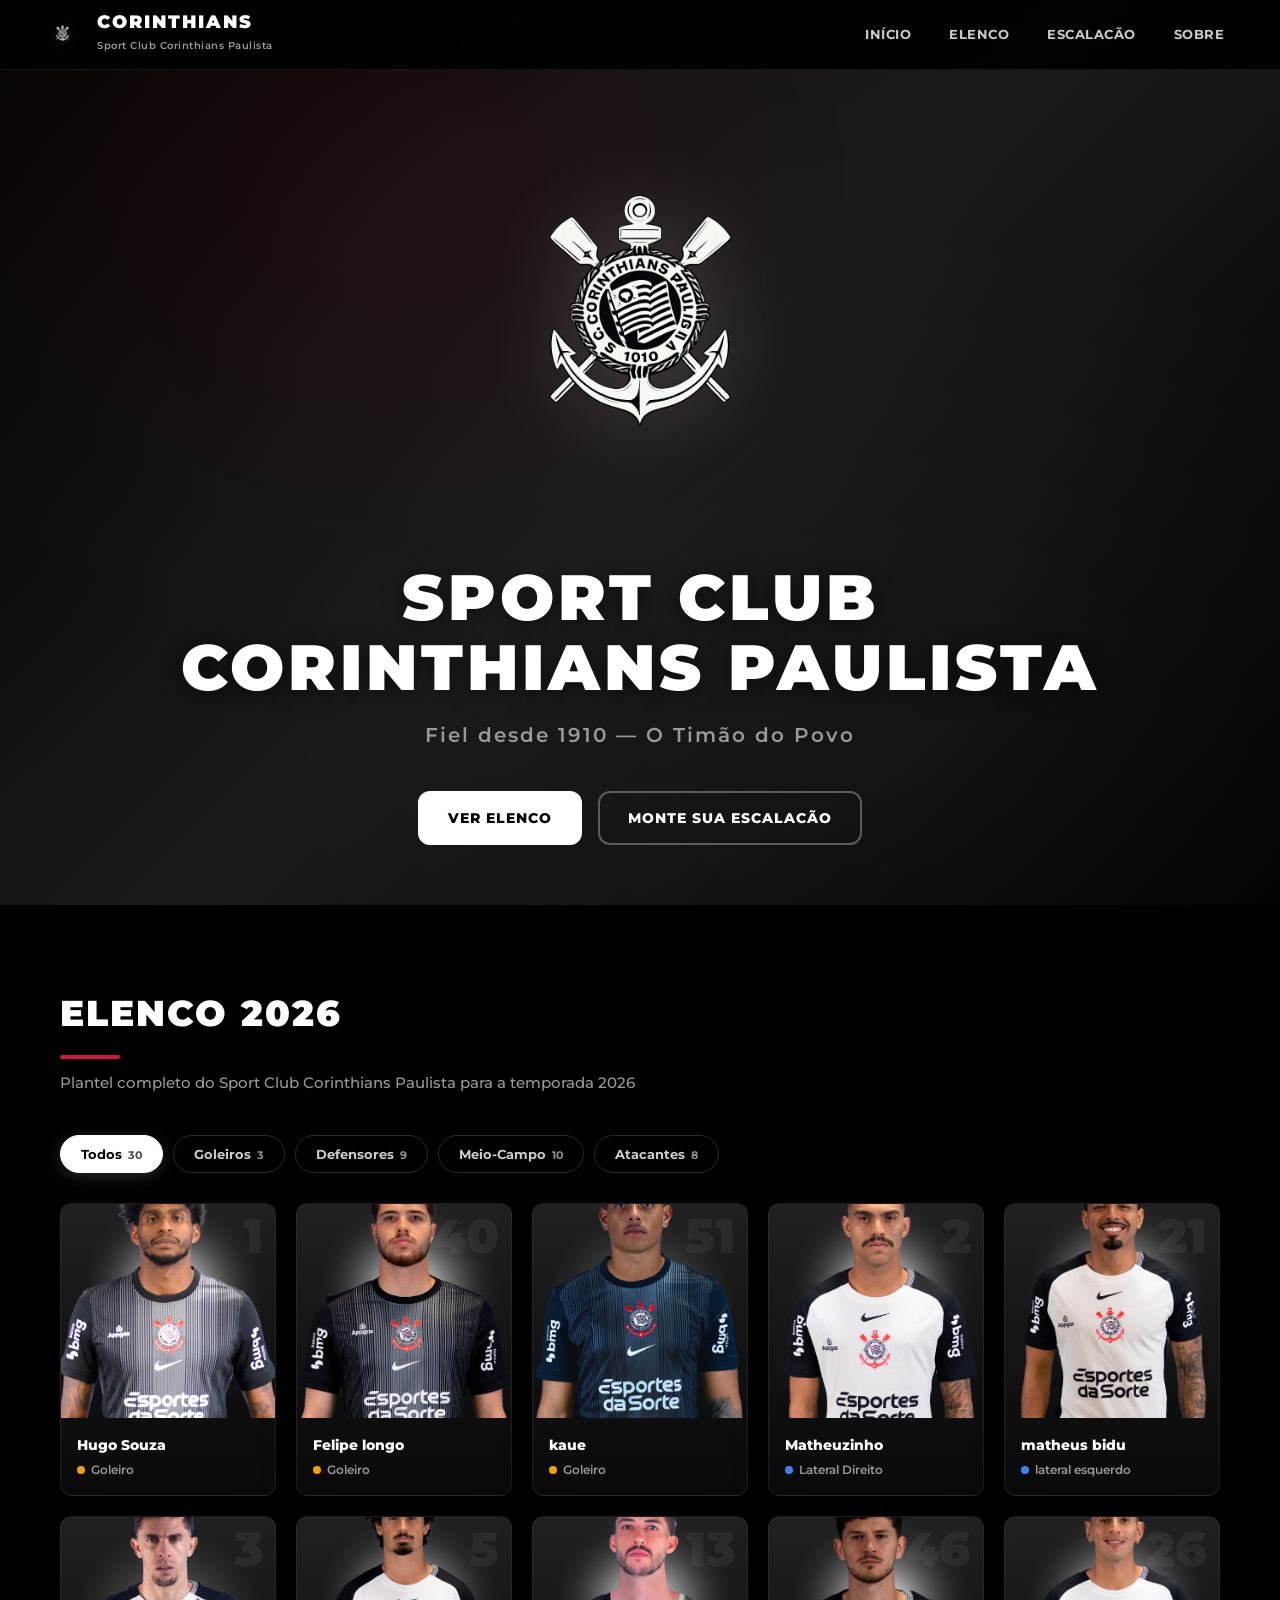
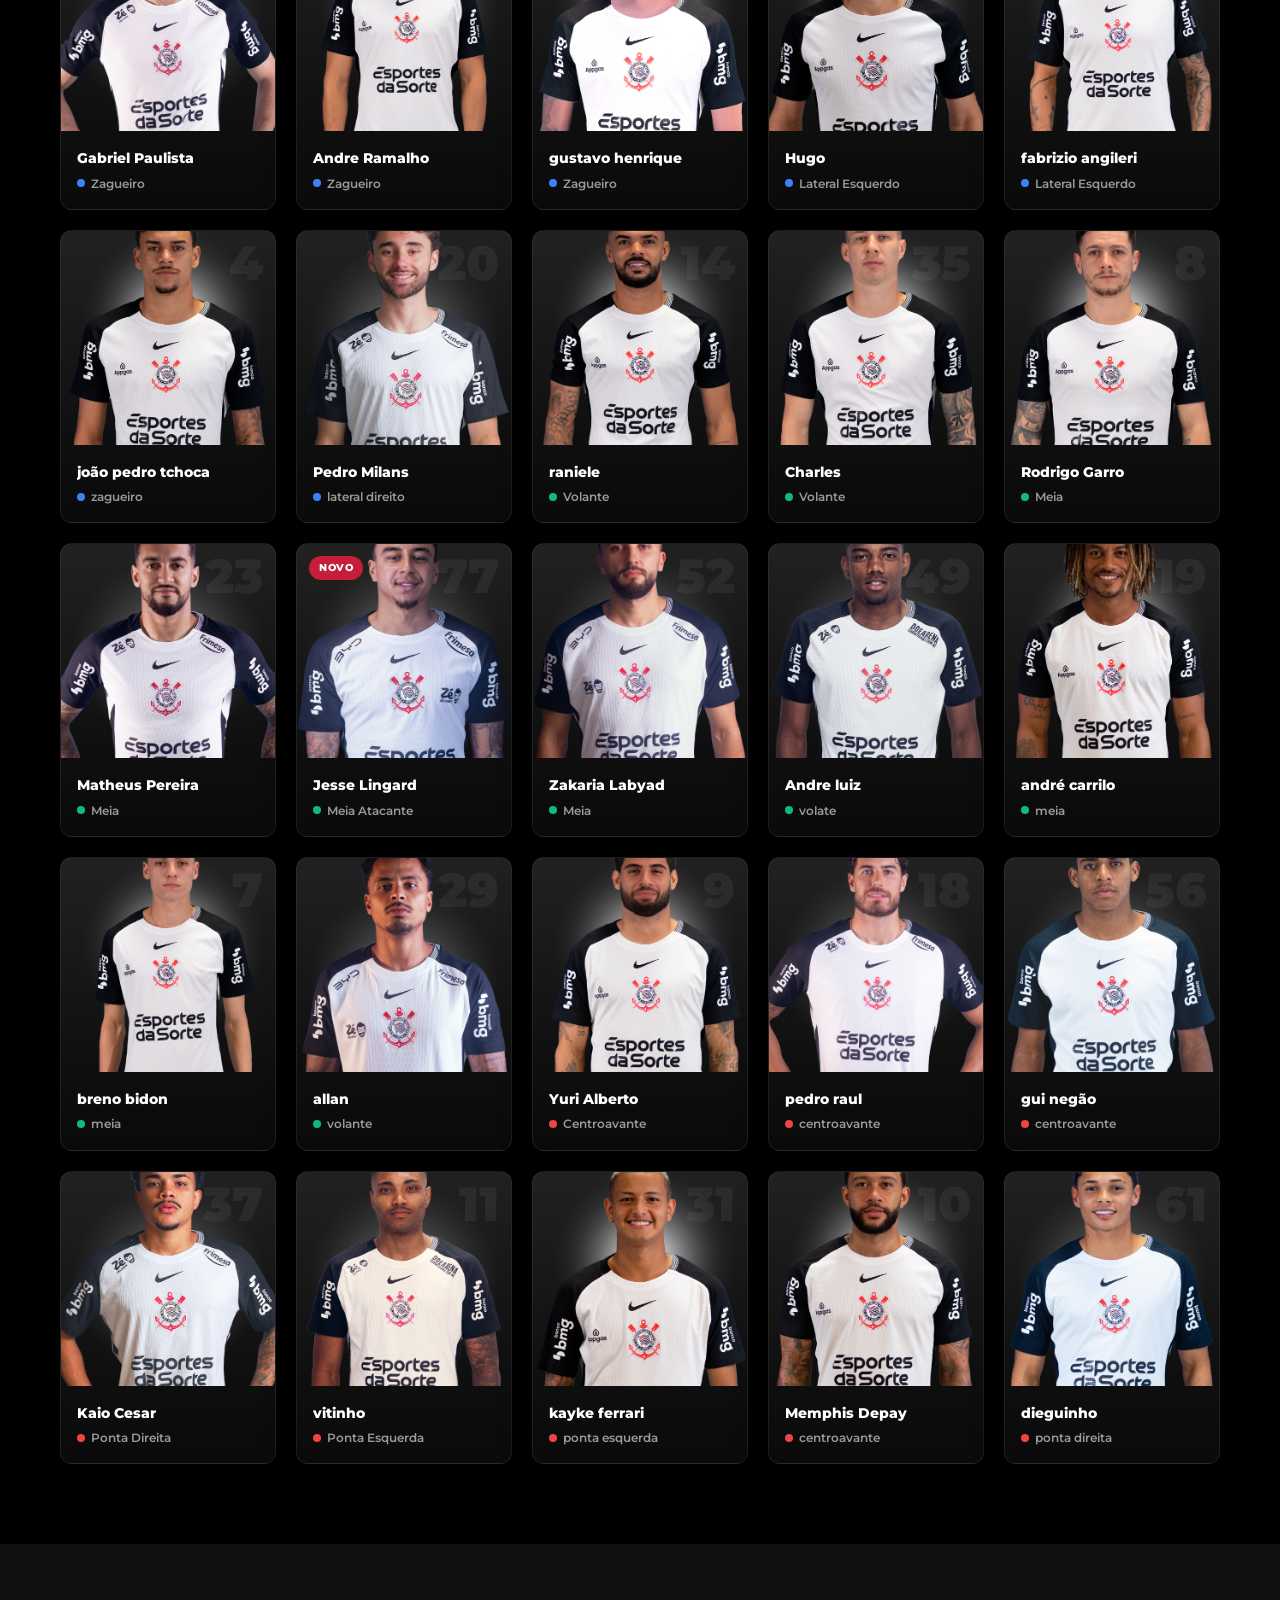
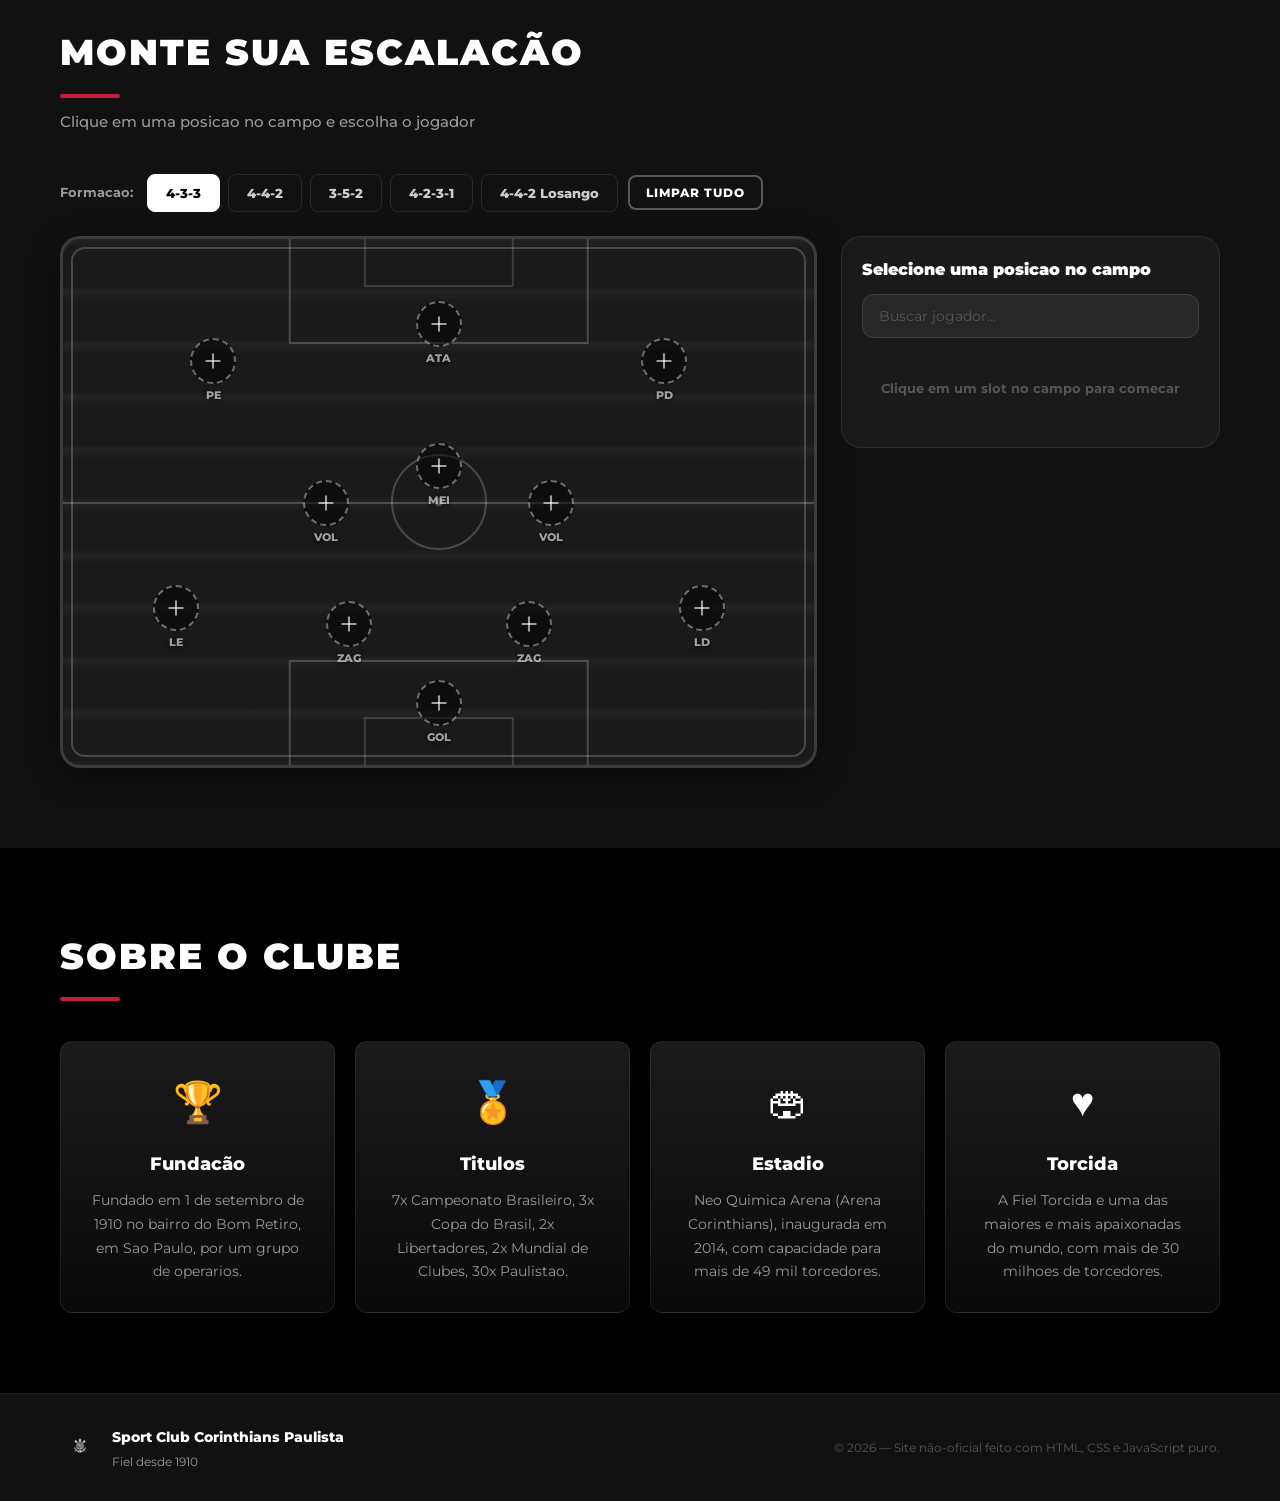
==== index.html @ 6019a493 "att001" ====
<!DOCTYPE html>
<html lang="pt-BR">
<head>
  <meta charset="UTF-8" />
  <meta name="viewport" content="width=device-width, initial-scale=1.0" />
  <title>Sport Club Corinthians Paulista</title>
  <meta name="description" content="Site completo do Sport Club Corinthians Paulista com elenco, escalacao interativa e informacoes do clube." />
  <link rel="stylesheet" href="style.css" />
  <link rel="icon" type="image/png" href="logo.01.png">
  <!-- Fonte profissional -->
  <link rel="preconnect" href="https://fonts.googleapis.com" />
  <link rel="preconnect" href="https://fonts.gstatic.com" crossorigin />
  <link href="https://fonts.googleapis.com/css2?family=Montserrat:wght@400;600;700;800;900&display=swap" rel="stylesheet" />
</head>
<body>

  <!-- ==================== HEADER ==================== -->
  <header id="header">
    <div class="container header-inner">
      <!-- Logo / Escudo -->
      <div class="brand">
        <img
          src="logo.01.png"
          alt="Escudo do Corinthians"
          class="brand-logo"
        />
        <div class="brand-text">
          <h1>CORINTHIANS</h1>
          <span>Sport Club Corinthians Paulista</span>
        </div>
      </div>

      <!-- Menu de navegacao -->
      <nav id="mainNav" class="nav" aria-label="Navegacao principal">
        <a href="#hero" class="nav-link">Início</a>
        <a href="#elenco" class="nav-link">Elenco</a>
        <a href="#escalacao" class="nav-link">Escalacão</a>
        <a href="#sobre" class="nav-link">Sobre</a>
      </nav>

      <!-- Botao hamburger (mobile) -->
      <button class="hamburger" id="hamburgerBtn" type="button" aria-label="Abrir menu">
        <span></span>
        <span></span>
        <span></span>
      </button>
    </div>
  </header>

  <!-- ==================== HERO ==================== -->
  <section id="hero" class="hero">
    <div class="hero-overlay"></div>
    <div class="container hero-content">
      <img
        src="logo.01.png"
        alt="Escudo Corinthians"
        class="hero-badge"
      />
      <h2 class="hero-title">SPORT CLUB<br/>CORINTHIANS PAULISTA</h2>
      <p class="hero-subtitle">Fiel desde 1910 &mdash; O Timão do Povo</p>
      <div class="hero-buttons">
        <a href="#elenco" class="btn btn-primary">Ver Elenco</a>
        <a href="#escalacao" class="btn btn-outline">Monte sua Escalacão</a>
      </div>
    </div>
  </section>

  <main>
    <!-- ==================== ELENCO ==================== -->
    <section id="elenco" class="section">
      <div class="container">
        <div class="section-header">
          <h2 class="section-title">ELENCO 2026</h2>
          <div class="section-bar"></div>
          <p class="section-sub">Plantel completo do Sport Club Corinthians Paulista para a temporada 2026</p>
        </div>

        <!-- Filtros de posicao -->
        <div class="filters" id="squadFilters"></div>

        <!-- Grid de jogadores (renderizado via JS) -->
        <div class="players-grid" id="squadGrid" aria-live="polite"></div>
      </div>
    </section>

    <!-- ==================== ESCALACAO ==================== -->
    <section id="escalacao" class="section section-dark">
      <div class="container">
        <div class="section-header">
          <h2 class="section-title">MONTE SUA ESCALACÃO</h2>
          <div class="section-bar"></div>
          <p class="section-sub">Clique em uma posicao no campo e escolha o jogador</p>
        </div>

        <!-- Barra de formacoes -->
        <div class="formation-bar">
          <span class="formation-label">Formacao:</span>
          <div id="formationButtons" class="formation-buttons"></div>
          <button class="btn btn-small btn-outline" id="btnClearAll" type="button">Limpar Tudo</button>
        </div>

        <!-- Layout: campo + painel lateral -->
        <div class="lineup-layout">
          <!-- Campo de futebol -->
          <div class="field-container">
            <div class="field-wrap">
              <div class="field-aspect"></div>
              <div class="field" aria-label="Campo de futebol">
                <div class="stripes" aria-hidden="true"></div>
                <div class="halfline" aria-hidden="true"></div>
                <div class="center-circle" aria-hidden="true"></div>
                <div class="center-dot" aria-hidden="true"></div>
                <div class="box-bottom" aria-hidden="true"></div>
                <div class="box-top" aria-hidden="true"></div>
                <div class="smallbox-bottom" aria-hidden="true"></div>
                <div class="smallbox-top" aria-hidden="true"></div>
                <div class="outline" aria-hidden="true"></div>
                <div id="slotsLayer"></div>
              </div>
            </div>
          </div>

          <!-- Painel de selecao de jogadores -->
          <aside class="picker-panel">
            <h3 id="pickerTitle">Selecione uma posicao no campo</h3>
            <input
              id="playerSearch"
              class="search-input"
              type="text"
              placeholder="Buscar jogador..."
              autocomplete="off"
            />
            <div class="picker-list" id="playerPickerList" aria-live="polite"></div>
            <div id="pickerEmpty" class="picker-empty" style="display:none;"></div>
          </aside>
        </div>
      </div>
    </section>

    <!-- ==================== SOBRE O CLUBE ==================== -->
    <section id="sobre" class="section">
      <div class="container">
        <div class="section-header">
          <h2 class="section-title">SOBRE O CLUBE</h2>
          <div class="section-bar"></div>
        </div>
        <div class="about-grid">
          <div class="about-card">
            <div class="about-icon">&#127942;</div>
            <h3>Fundacão</h3>
            <p>Fundado em 1 de setembro de 1910 no bairro do Bom Retiro, em Sao Paulo, por um grupo de operarios.</p>
          </div>
          <div class="about-card">
            <div class="about-icon">&#127941;</div>
            <h3>Titulos</h3>
            <p>7x Campeonato Brasileiro, 3x Copa do Brasil, 2x Libertadores, 2x Mundial de Clubes, 30x Paulistao.</p>
          </div>
          <div class="about-card">
            <div class="about-icon">&#127967;</div>
            <h3>Estadio</h3>
            <p>Neo Quimica Arena (Arena Corinthians), inaugurada em 2014, com capacidade para mais de 49 mil torcedores.</p>
          </div>
          <div class="about-card">
            <div class="about-icon">&#9829;</div>
            <h3>Torcida</h3>
            <p>A Fiel Torcida e uma das maiores e mais apaixonadas do mundo, com mais de 30 milhoes de torcedores.</p>
          </div>
        </div>
      </div>
    </section>
  </main>

  <!-- ==================== MODAL DO JOGADOR ==================== -->
  <div id="playerModal" class="modal" aria-hidden="true">
    <div class="modal-backdrop" id="modalBackdrop"></div>
    <div class="modal-content">
      <button class="modal-close" id="closeModal" type="button" aria-label="Fechar">&times;</button>
      <div class="modal-header-info">
        <div class="modal-photo-wrap">
          <img id="modalPhoto" alt="Foto do jogador" />
        </div>
        <div class="modal-player-info">
          <h2 id="modalName"></h2>
          <p id="modalPosition" class="modal-position"></p>
        </div>
      </div>
      <div class="modal-body">
        <div class="modal-detail">
          <span class="modal-label">Idade</span>
          <span id="modalAge" class="modal-value"></span>
        </div>
        <div class="modal-detail">
          <span class="modal-label">Altura</span>
          <span id="modalHeight" class="modal-value"></span>
        </div>
        <div class="modal-detail">
          <span class="modal-label">Nacionalidade</span>
          <span id="modalNationality" class="modal-value"></span>
        </div>
        <div class="modal-detail">
          <span class="modal-label">Clube de Base</span>
          <span id="modalYouthClub" class="modal-value"></span>
        </div>
        <div class="modal-bio-section">
          <h4>Biografia</h4>
          <p id="modalBio"></p>
        </div>
      </div>
    </div>
  </div>

  <!-- ==================== FOOTER ==================== -->
  <footer class="footer">
    <div class="container footer-inner">
      <div class="footer-brand">
        <img
          src="logo.01.png"
          alt="Escudo Corinthians"
          class="footer-logo"
        />
        <div>
          <strong>Sport Club Corinthians Paulista</strong>
          <p>Fiel desde 1910</p>
        </div>
      </div>
      <div class="footer-copy">
        &copy; 2026 &mdash; Site não-oficial feito com HTML, CSS e JavaScript puro.
      </div>
    </div>
  </footer>

  <script src="script.js"></script>
</body>
</html>
---- style.css ----
/* ===========================================================
   STYLE.CSS - Site Sport Club Corinthians Paulista
   Paleta: Preto, Branco, Cinza, detalhes em Vermelho
   Totalmente responsivo com efeitos modernos
   =========================================================== */

:root {
  --black: #000000;
  --dark: #0a0a0a;
  --dark2: #111111;
  --dark3: #1a1a1a;
  --gray-dark: #2a2a2a;
  --gray: #555555;
  --gray-light: #999999;
  --gray-lighter: #cccccc;
  --white: #ffffff;
  --red: #c41e3a;
  --red-dark: #8b0000;
  --red-light: #e63946;
  --shadow: 0 8px 32px rgba(0, 0, 0, 0.4);
  --shadow-hover: 0 16px 48px rgba(0, 0, 0, 0.6);
  --radius: 12px;
  --radius-sm: 8px;
  --transition: 0.3s ease;
  --max-width: 1200px;
  --font: 'Montserrat', Arial, Helvetica, sans-serif;
}

*, *::before, *::after { box-sizing: border-box; margin: 0; padding: 0; }
html { scroll-behavior: smooth; }
body { font-family: var(--font); background: var(--black); color: var(--white); line-height: 1.6; overflow-x: hidden; }
a { color: inherit; text-decoration: none; }
button, input { font-family: inherit; border: none; outline: none; }
img { max-width: 100%; height: auto; }
.container { max-width: var(--max-width); margin: 0 auto; padding: 0 20px; }

/* HEADER */
header { position: fixed; top: 0; left: 0; width: 100%; z-index: 1000; background: rgba(0,0,0,0.92); backdrop-filter: blur(12px); border-bottom: 1px solid rgba(255,255,255,0.08); transition: background 0.3s ease; }
header.scrolled { background: rgba(0,0,0,0.98); box-shadow: 0 4px 20px rgba(0,0,0,0.5); }
.header-inner { display: flex; align-items: center; justify-content: space-between; padding: 12px 0; gap: 16px; }
.brand { display: flex; align-items: center; gap: 12px; flex-shrink: 0; }
.brand-logo { width: 45px; height: 45px; object-fit: contain; filter: drop-shadow(0 2px 6px rgba(255,255,255,0.15)); transition: transform var(--transition); }
.brand-logo:hover { transform: scale(1.1); }
.brand-text h1 { font-size: 18px; font-weight: 900; letter-spacing: 2px; line-height: 1; margin: 0; }
.brand-text span { font-size: 10px; color: var(--gray-light); font-weight: 600; letter-spacing: 0.5px; }
.nav { display: flex; gap: 6px; align-items: center; }
.nav-link { padding: 8px 16px; border-radius: var(--radius-sm); font-size: 13px; font-weight: 700; color: var(--gray-lighter); letter-spacing: 0.5px; text-transform: uppercase; transition: all var(--transition); position: relative; }
.nav-link:hover { color: var(--white); background: rgba(255,255,255,0.08); }
.nav-link::after { content: ''; position: absolute; bottom: 2px; left: 50%; transform: translateX(-50%); width: 0; height: 2px; background: var(--red); transition: width var(--transition); border-radius: 2px; }
.nav-link:hover::after { width: 60%; }
.hamburger { display: none; flex-direction: column; gap: 5px; background: none; cursor: pointer; padding: 8px; z-index: 1001; }
.hamburger span { display: block; width: 25px; height: 2px; background: var(--white); border-radius: 2px; transition: all var(--transition); }
.hamburger.active span:nth-child(1) { transform: rotate(45deg) translate(5px, 5px); }
.hamburger.active span:nth-child(2) { opacity: 0; }
.hamburger.active span:nth-child(3) { transform: rotate(-45deg) translate(5px, -5px); }

/* HERO */
.hero { position: relative; min-height: 100vh; display: flex; align-items: center; justify-content: center; text-align: center; overflow: hidden; background: linear-gradient(135deg, #000 0%, #1a1a1a 50%, #000 100%); }
.hero-overlay { position: absolute; inset: 0; z-index: 1; background: radial-gradient(ellipse at 30% 20%, rgba(196,30,58,0.08) 0%, transparent 50%), radial-gradient(ellipse at 70% 80%, rgba(255,255,255,0.03) 0%, transparent 50%); }
.hero-content { position: relative; z-index: 2; padding: 120px 20px 60px; }
.hero-badge { width: 160px; height: 160px; object-fit: contain; margin-bottom: 30px; filter: drop-shadow(0 0 40px rgba(255,255,255,0.15)); animation: float 3s ease-in-out infinite; }
@keyframes float { 0%, 100% { transform: translateY(0px); } 50% { transform: translateY(-12px); } }
.hero-title { font-size: clamp(32px, 6vw, 64px); font-weight: 900; letter-spacing: 4px; line-height: 1.1; margin-bottom: 16px; text-shadow: 0 4px 20px rgba(0,0,0,0.5); }
.hero-subtitle { font-size: clamp(14px, 2vw, 20px); color: var(--gray-light); font-weight: 600; letter-spacing: 2px; margin-bottom: 40px; }
.hero-buttons { display: flex; gap: 16px; justify-content: center; flex-wrap: wrap; }
.hero img {
  width: 50%;
  min-width: 650px;
  max-width: 900px;
  height: auto;
  margin-bottom: 1px;
}
/* BOTOES */
.btn { display: inline-flex; align-items: center; justify-content: center; padding: 14px 28px; border-radius: var(--radius); font-size: 14px; font-weight: 800; letter-spacing: 1px; text-transform: uppercase; cursor: pointer; transition: all var(--transition); text-decoration: none; }
.btn-primary { background: var(--white); color: var(--black); border: 2px solid var(--white); }
.btn-primary:hover { background: transparent; color: var(--white); box-shadow: 0 0 20px rgba(255,255,255,0.2); }
.btn-outline { background: transparent; color: var(--white); border: 2px solid rgba(255,255,255,0.3); }
.btn-outline:hover { border-color: var(--white); background: rgba(255,255,255,0.08); box-shadow: 0 0 20px rgba(255,255,255,0.1); }
.btn-small { padding: 8px 16px; font-size: 12px; border-radius: var(--radius-sm); }

/* SECOES */
.section { padding: 80px 0; }
.section-dark { background: var(--dark2); }
.section-header { margin-bottom: 40px; }
.section-title { font-size: clamp(24px, 4vw, 36px); font-weight: 900; letter-spacing: 2px; margin-bottom: 12px; }
.section-bar { height: 4px; width: 60px; background: var(--red); border-radius: 4px; margin-bottom: 12px; }
.section-sub { color: var(--gray-light); font-size: 15px; font-weight: 500; }

/* FILTROS */
.filters { display: flex; gap: 10px; flex-wrap: wrap; margin-bottom: 30px; }
.filter-btn { padding: 10px 20px; border-radius: 999px; border: 1px solid var(--gray-dark); background: transparent; color: var(--gray-lighter); cursor: pointer; transition: all var(--transition); font-weight: 700; font-size: 13px; }
.filter-btn:hover { border-color: var(--gray-light); color: var(--white); background: rgba(255,255,255,0.05); }
.filter-btn.active { background: var(--white); color: var(--black); border-color: var(--white); box-shadow: 0 4px 16px rgba(255,255,255,0.15); }
.filter-btn .count { margin-left: 6px; font-size: 11px; opacity: 0.7; }

/* GRID DE JOGADORES */
.players-grid { display: grid; grid-template-columns: repeat(auto-fill, minmax(200px, 1fr)); gap: 20px; }
.player-card { position: relative; background: linear-gradient(180deg, var(--dark3) 0%, var(--dark) 100%); border: 1px solid rgba(255,255,255,0.08); border-radius: var(--radius); overflow: hidden; cursor: pointer; transition: all var(--transition); box-shadow: var(--shadow); }
.player-card:hover { transform: translateY(-8px); border-color: rgba(255,255,255,0.25); box-shadow: var(--shadow-hover); }
.player-card .card-number { position: absolute; top: 8px; right: 12px; font-size: 48px; font-weight: 950; color: rgba(255,255,255,0.06); pointer-events: none; line-height: 1; }
.card-photo { width: 100%; aspect-ratio: 1/1; display: flex; align-items: center; justify-content: center; overflow: hidden; background: linear-gradient(180deg, rgba(255,255,255,0.03), transparent); position: relative; }
.card-photo img { width: 100%; height: 100%; object-fit: cover; transition: transform var(--transition); }
.player-card:hover .card-photo img { transform: scale(1.05); }
.card-placeholder { width: 80px; height: 80px; opacity: 0.3; }
.card-info { padding: 16px; }
.card-name { font-size: 14px; font-weight: 800; margin-bottom: 4px; white-space: nowrap; overflow: hidden; text-overflow: ellipsis; }
.card-position { font-size: 12px; color: var(--gray-light); font-weight: 600; display: flex; align-items: center; gap: 6px; }
.card-position .dot { width: 8px; height: 8px; border-radius: 50%; flex-shrink: 0; }
.card-badge { position: absolute; top: 12px; left: 12px; background: var(--red); color: var(--white); font-size: 10px; font-weight: 800; padding: 4px 10px; border-radius: 999px; letter-spacing: 0.5px; text-transform: uppercase; z-index: 2; }

/* MODAL */
.modal { display: none; position: fixed; inset: 0; z-index: 2000; align-items: center; justify-content: center; }
.modal.active { display: flex; }
.modal-backdrop { position: absolute; inset: 0; background: rgba(0,0,0,0.85); backdrop-filter: blur(6px); }
.modal-content { position: relative; background: var(--dark2); border: 1px solid rgba(255,255,255,0.1); border-radius: 20px; max-width: 520px; width: 90%; max-height: 90vh; overflow-y: auto; padding: 32px; box-shadow: 0 25px 60px rgba(0,0,0,0.7); animation: modalIn 0.3s ease; }
@keyframes modalIn { from { opacity: 0; transform: translateY(30px) scale(0.95); } to { opacity: 1; transform: translateY(0) scale(1); } }
.modal-close { position: absolute; top: 16px; right: 16px; width: 36px; height: 36px; border-radius: 50%; background: rgba(255,255,255,0.1); color: var(--white); font-size: 22px; cursor: pointer; display: grid; place-items: center; transition: all var(--transition); line-height: 1; }
.modal-close:hover { background: var(--red); transform: rotate(90deg); }
.modal-header-info { display: flex; gap: 20px; align-items: center; margin-bottom: 24px; }
.modal-photo-wrap { width: 100px; height: 100px; border-radius: 16px; overflow: hidden; flex-shrink: 0; border: 2px solid rgba(255,255,255,0.1); background: var(--dark3); display: flex; align-items: center; justify-content: center; }
.modal-photo-wrap img { width: 100%; height: 100%; object-fit: cover; }
.modal-player-info h2 { font-size: 22px; font-weight: 900; margin-bottom: 4px; }
.modal-position { color: var(--red-light); font-weight: 700; font-size: 14px; letter-spacing: 0.5px; }
.modal-body { display: grid; grid-template-columns: 1fr 1fr; gap: 16px; }
.modal-detail { background: rgba(255,255,255,0.04); border: 1px solid rgba(255,255,255,0.06); border-radius: var(--radius-sm); padding: 14px; }
.modal-label { display: block; font-size: 11px; color: var(--gray-light); font-weight: 700; text-transform: uppercase; letter-spacing: 1px; margin-bottom: 4px; }
.modal-value { font-size: 15px; font-weight: 800; }
.modal-bio-section { grid-column: 1 / -1; background: rgba(255,255,255,0.04); border: 1px solid rgba(255,255,255,0.06); border-radius: var(--radius-sm); padding: 16px; }
.modal-bio-section h4 { font-size: 13px; font-weight: 800; text-transform: uppercase; letter-spacing: 1px; color: var(--gray-lighter); margin-bottom: 8px; }
.modal-bio-section p { font-size: 14px; color: var(--gray-light); line-height: 1.7; }

/* ESCALACAO - CAMPO */
.formation-bar { display: flex; gap: 10px; flex-wrap: wrap; align-items: center; margin-bottom: 24px; }
.formation-label { color: var(--gray-light); font-size: 13px; font-weight: 700; margin-right: 4px; }
.formation-buttons { display: flex; gap: 8px; flex-wrap: wrap; }
.formation-btn { padding: 10px 18px; border-radius: var(--radius-sm); border: 1px solid var(--gray-dark); background: transparent; color: var(--gray-lighter); cursor: pointer; transition: all var(--transition); font-weight: 800; font-size: 13px; }
.formation-btn:hover { border-color: var(--gray-light); color: var(--white); }
.formation-btn.active { background: var(--white); color: var(--black); border-color: var(--white); }
.lineup-layout { display: grid; grid-template-columns: 1fr; gap: 24px; }
@media (min-width: 960px) { .lineup-layout { grid-template-columns: 2fr 1fr; align-items: start; } }
.field-container { width: 100%; }
.field-wrap { position: relative; width: 100%; border-radius: 20px; overflow: hidden; border: 3px solid rgba(255,255,255,0.15); background: #1a1a1a; box-shadow: var(--shadow); }
.field-aspect { padding-bottom: 70%; }
.field { position: absolute; inset: 0; }
.field .stripes { position: absolute; inset: 0; background: repeating-linear-gradient(180deg, rgba(255,255,255,0.04) 0%, transparent 2%, transparent 9%, rgba(255,255,255,0.04) 10%); }
.field .halfline { position: absolute; left: 0; right: 0; top: 50%; height: 2px; background: rgba(255,255,255,0.2); }
.field .center-circle { position: absolute; left: 50%; top: 50%; width: 96px; height: 96px; transform: translate(-50%,-50%); border-radius: 50%; border: 2px solid rgba(255,255,255,0.2); }
.field .center-dot { position: absolute; left: 50%; top: 50%; width: 8px; height: 8px; transform: translate(-50%,-50%); border-radius: 50%; background: rgba(255,255,255,0.3); }
.field .box-bottom { position: absolute; left: 50%; bottom: 0; width: 40%; height: 20%; transform: translateX(-50%); border: 2px solid rgba(255,255,255,0.2); border-bottom: 0; }
.field .box-top { position: absolute; left: 50%; top: 0; width: 40%; height: 20%; transform: translateX(-50%); border: 2px solid rgba(255,255,255,0.2); border-top: 0; }
.field .smallbox-bottom { position: absolute; left: 50%; bottom: 0; width: 20%; height: 48px; transform: translateX(-50%); border: 2px solid rgba(255,255,255,0.15); border-bottom: 0; }
.field .smallbox-top { position: absolute; left: 50%; top: 0; width: 20%; height: 48px; transform: translateX(-50%); border: 2px solid rgba(255,255,255,0.15); border-top: 0; }
.field .outline { position: absolute; inset: 8px; border: 2px solid rgba(255,255,255,0.2); border-radius: 14px; }
.slot-btn { position: absolute; transform: translate(-50%,-50%); background: transparent; border: 0; padding: 0; cursor: pointer; z-index: 5; }
.slot-empty { display: flex; flex-direction: column; align-items: center; gap: 4px; }
.slot-plus { width: 46px; height: 46px; border-radius: 50%; border: 2px dashed rgba(255,255,255,0.4); background: rgba(0,0,0,0.5); display: grid; place-items: center; transition: all var(--transition); }
.slot-label { font-size: 11px; color: rgba(255,255,255,0.6); font-weight: 800; text-shadow: 0 1px 4px rgba(0,0,0,0.8); }
.slot-btn:hover .slot-plus { border-color: var(--white); background: rgba(255,255,255,0.15); transform: scale(1.1); }
.slot-btn.selected .slot-plus { border-color: var(--red); border-style: solid; background: rgba(196,30,58,0.3); box-shadow: 0 0 20px rgba(196,30,58,0.4); transform: scale(1.15); }
.slot-filled { display: flex; flex-direction: column; align-items: center; gap: 3px; position: relative; }
.slot-filled .jersey-wrap { filter: drop-shadow(0 4px 10px rgba(0,0,0,0.5)); transition: transform var(--transition); }
.slot-btn:hover .slot-filled .jersey-wrap { transform: scale(1.08); }
.slot-filled .namechip { max-width: 110px; padding: 3px 8px; border-radius: 6px; background: rgba(0,0,0,0.85); color: var(--white); font-size: 10px; font-weight: 800; overflow: hidden; text-overflow: ellipsis; white-space: nowrap; box-shadow: 0 4px 12px rgba(0,0,0,0.4); border: 1px solid rgba(255,255,255,0.1); }
.remove-x { position: absolute; top: -6px; right: -6px; width: 20px; height: 20px; border-radius: 50%; background: var(--red); color: var(--white); display: grid; place-items: center; font-size: 12px; font-weight: 900; opacity: 0; transition: opacity var(--transition); border: 2px solid var(--dark2); cursor: pointer; }
.slot-btn:hover .remove-x { opacity: 1; }

/* PICKER PANEL */
.picker-panel { background: var(--dark3); border: 1px solid rgba(255,255,255,0.08); border-radius: 20px; padding: 20px; max-height: 550px; overflow: hidden; display: flex; flex-direction: column; }
.picker-panel h3 { margin: 0 0 12px; font-size: 16px; font-weight: 900; }
.search-input { width: 100%; padding: 12px 16px; border-radius: var(--radius); background: rgba(255,255,255,0.06); border: 1px solid rgba(255,255,255,0.1); color: var(--white); font-size: 14px; transition: border-color var(--transition); }
.search-input::placeholder { color: var(--gray); }
.search-input:focus { border-color: rgba(255,255,255,0.3); }
.picker-list { margin-top: 12px; padding-right: 4px; overflow-y: auto; flex: 1; display: flex; flex-direction: column; gap: 8px; }
.picker-list::-webkit-scrollbar { width: 6px; }
.picker-list::-webkit-scrollbar-thumb { background: var(--gray-dark); border-radius: 6px; }
.picker-list::-webkit-scrollbar-track { background: transparent; }
.picker-card { width: 100%; display: flex; align-items: center; gap: 10px; padding: 10px 12px; border-radius: var(--radius-sm); border: 1px solid rgba(255,255,255,0.08); background: rgba(255,255,255,0.03); cursor: pointer; transition: all var(--transition); text-align: left; }
.picker-card:hover { background: rgba(255,255,255,0.08); border-color: rgba(255,255,255,0.2); }
.picker-card:disabled { opacity: 0.4; cursor: not-allowed; }
.picker-avatar { width: 36px; height: 36px; border-radius: 50%; overflow: hidden; display: grid; place-items: center; flex-shrink: 0; background: var(--dark); border: 1px solid rgba(255,255,255,0.1); }
.picker-info { flex: 1; min-width: 0; }
.picker-name { margin: 0; font-size: 13px; font-weight: 800; white-space: nowrap; overflow: hidden; text-overflow: ellipsis; }
.picker-pos { margin: 2px 0 0; font-size: 11px; color: var(--gray-light); font-weight: 600; }
.picker-empty { color: var(--gray); font-size: 13px; text-align: center; padding: 28px 0; font-weight: 700; }

/* SOBRE */
.about-grid { display: grid; grid-template-columns: repeat(auto-fill, minmax(250px, 1fr)); gap: 20px; }
.about-card { background: linear-gradient(180deg, var(--dark3), var(--dark)); border: 1px solid rgba(255,255,255,0.08); border-radius: var(--radius); padding: 28px; text-align: center; transition: all var(--transition); }
.about-card:hover { transform: translateY(-6px); border-color: rgba(255,255,255,0.18); box-shadow: var(--shadow-hover); }
.about-icon { font-size: 40px; margin-bottom: 16px; }
.about-card h3 { font-size: 18px; font-weight: 800; margin-bottom: 10px; }
.about-card p { font-size: 14px; color: var(--gray-light); line-height: 1.7; }

/* FOOTER */
.footer { background: var(--dark2); border-top: 1px solid rgba(255,255,255,0.06); padding: 30px 0; }
.footer-inner { display: flex; justify-content: space-between; align-items: center; flex-wrap: wrap; gap: 16px; }
.footer-brand { display: flex; align-items: center; gap: 12px; }
.footer-logo { width: 40px; height: 40px; object-fit: contain; }
.footer-brand strong { font-size: 14px; font-weight: 800; }
.footer-brand p { font-size: 12px; color: var(--gray-light); margin: 2px 0 0; }
.footer-copy { font-size: 12px; color: var(--gray); }

/* RESPONSIVIDADE */
@media (max-width: 768px) {
  .nav { display: none; position: fixed; top: 0; left: 0; width: 100%; height: 100vh; background: rgba(0,0,0,0.97); flex-direction: column; align-items: center; justify-content: center; gap: 20px; z-index: 999; }
  .nav.open { display: flex; }
  .nav-link { font-size: 20px; padding: 14px 30px; }
  .hamburger { display: flex; }
  .hero-badge { width: 120px; height: 120px; }
  .players-grid { grid-template-columns: repeat(auto-fill, minmax(160px, 1fr)); gap: 14px; }
  .modal-content { padding: 24px; width: 95%; }
  .modal-header-info { flex-direction: column; text-align: center; }
  .modal-body { grid-template-columns: 1fr; }
  .footer-inner { flex-direction: column; text-align: center; }
}
@media (max-width: 480px) {
  .header-inner { padding: 10px 0; }
  .brand-text h1 { font-size: 15px; }
  .brand-logo { width: 36px; height: 36px; }
  .section { padding: 50px 0; }
  .hero-content { padding: 100px 16px 40px; }
  .hero-badge { width: 100px; height: 100px; }
  .hero-buttons { flex-direction: column; align-items: center; }
  .btn { width: 100%; max-width: 280px; justify-content: center; }
  .players-grid { grid-template-columns: repeat(2, 1fr); gap: 12px; }
  .card-info { padding: 12px; }
  .card-name { font-size: 12px; }
  .about-grid { grid-template-columns: 1fr; }
  .formation-bar { flex-direction: column; align-items: flex-start; }
  .slot-plus { width: 36px; height: 36px; }
  .slot-label { font-size: 9px; }
  .slot-filled .namechip { font-size: 8px; max-width: 80px; }
  .field .center-circle { width: 60px; height: 60px; }
}
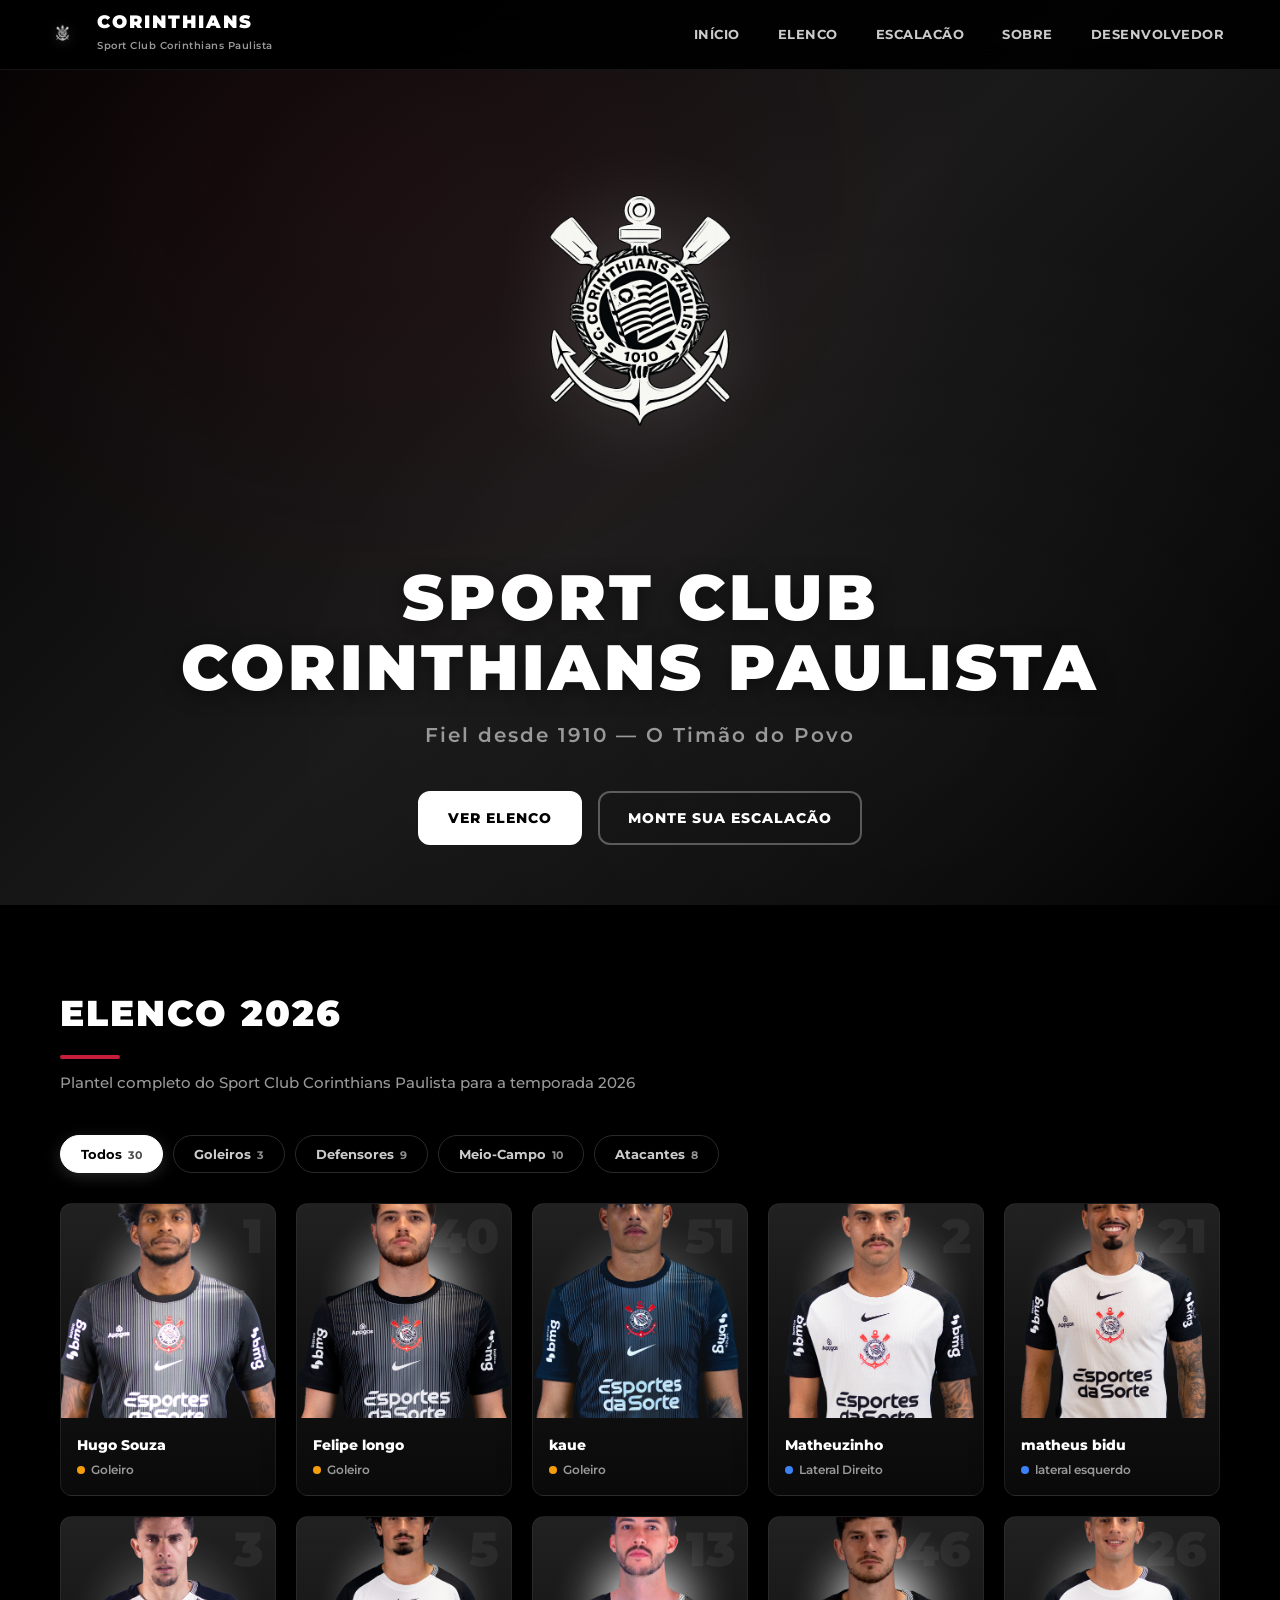
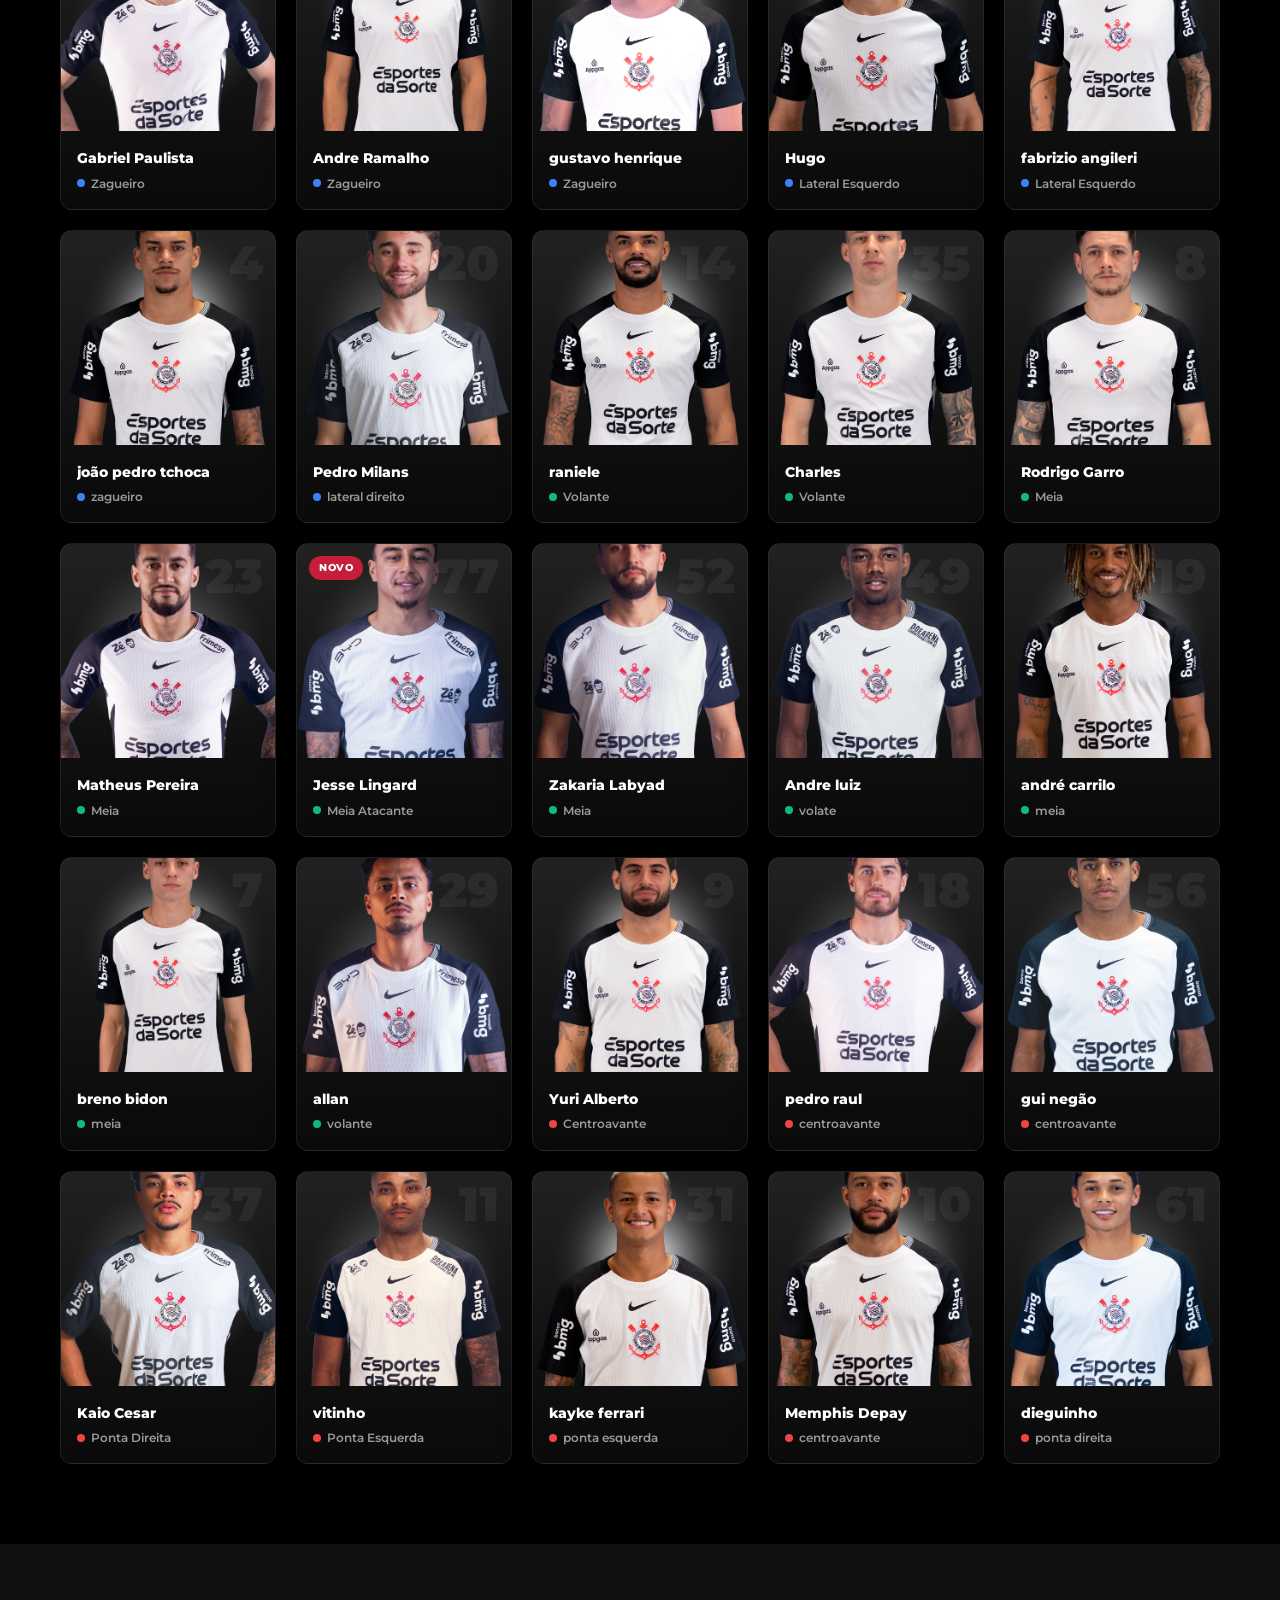
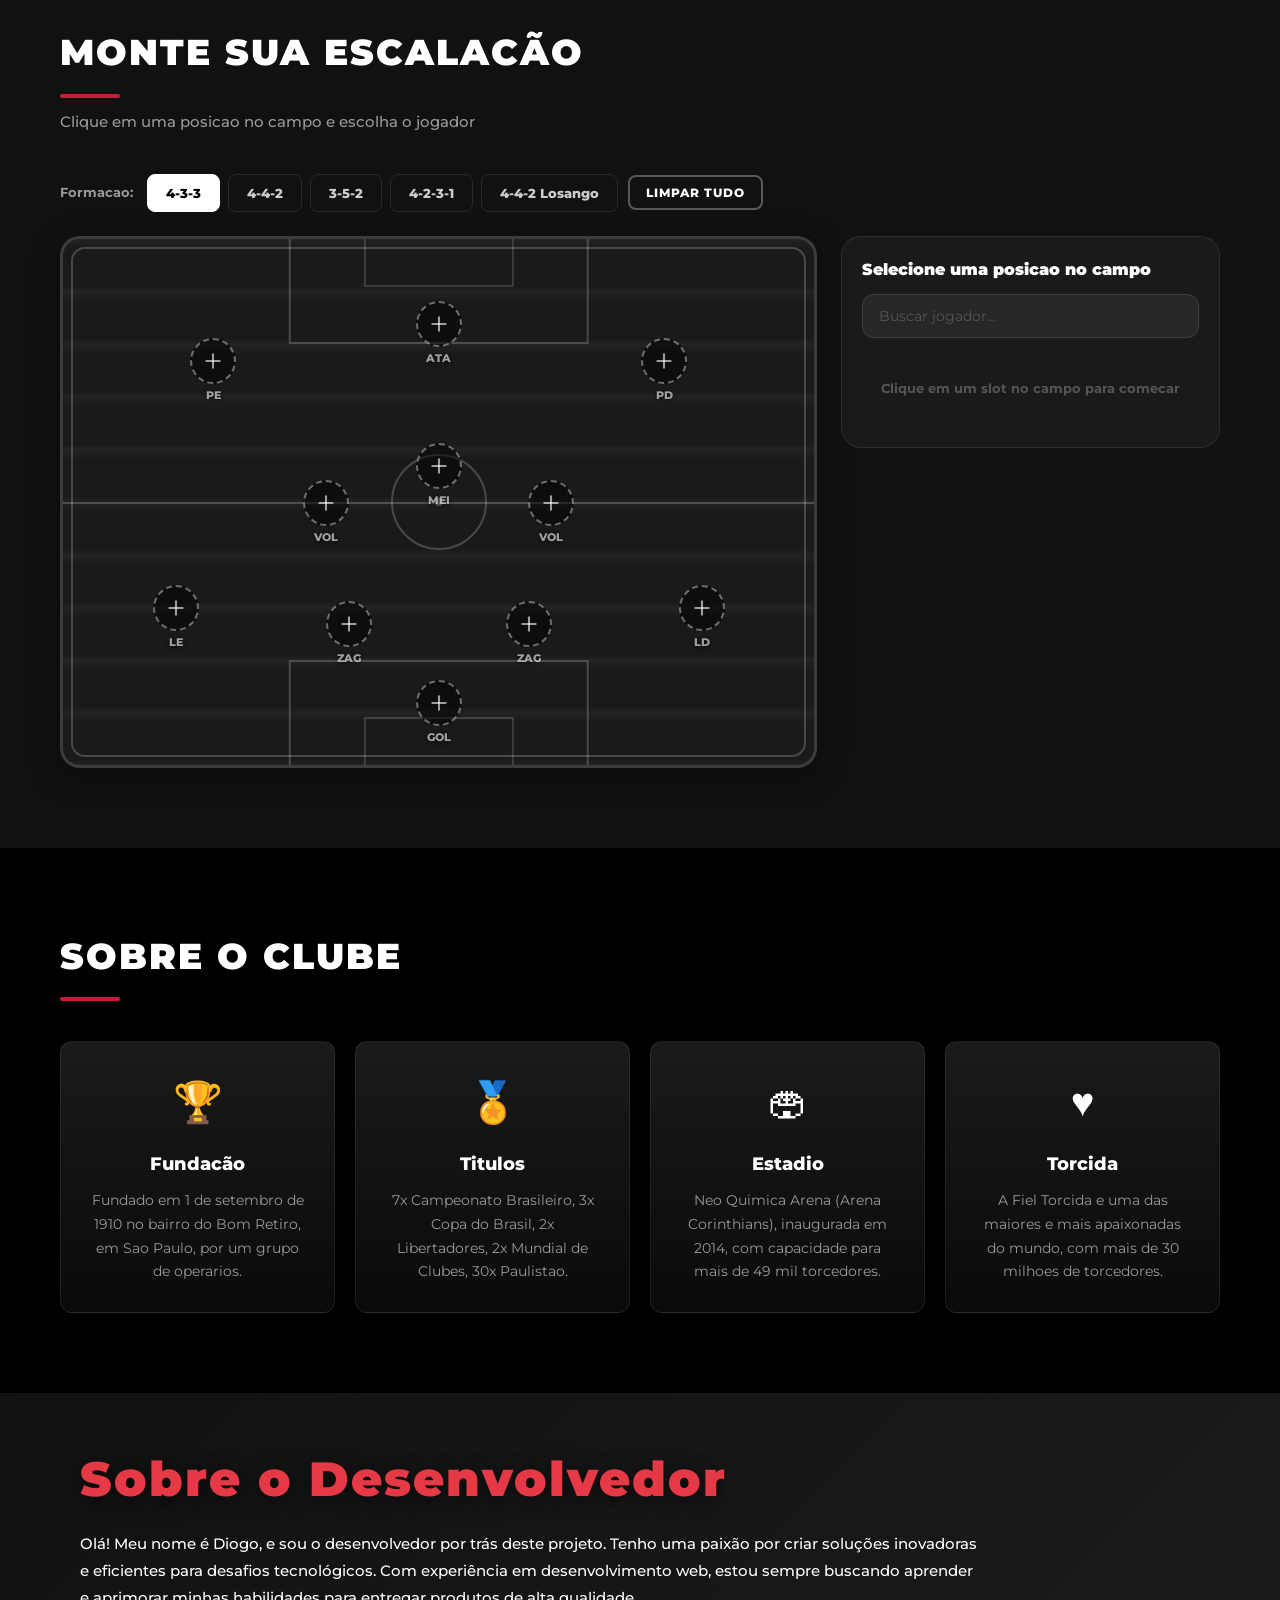
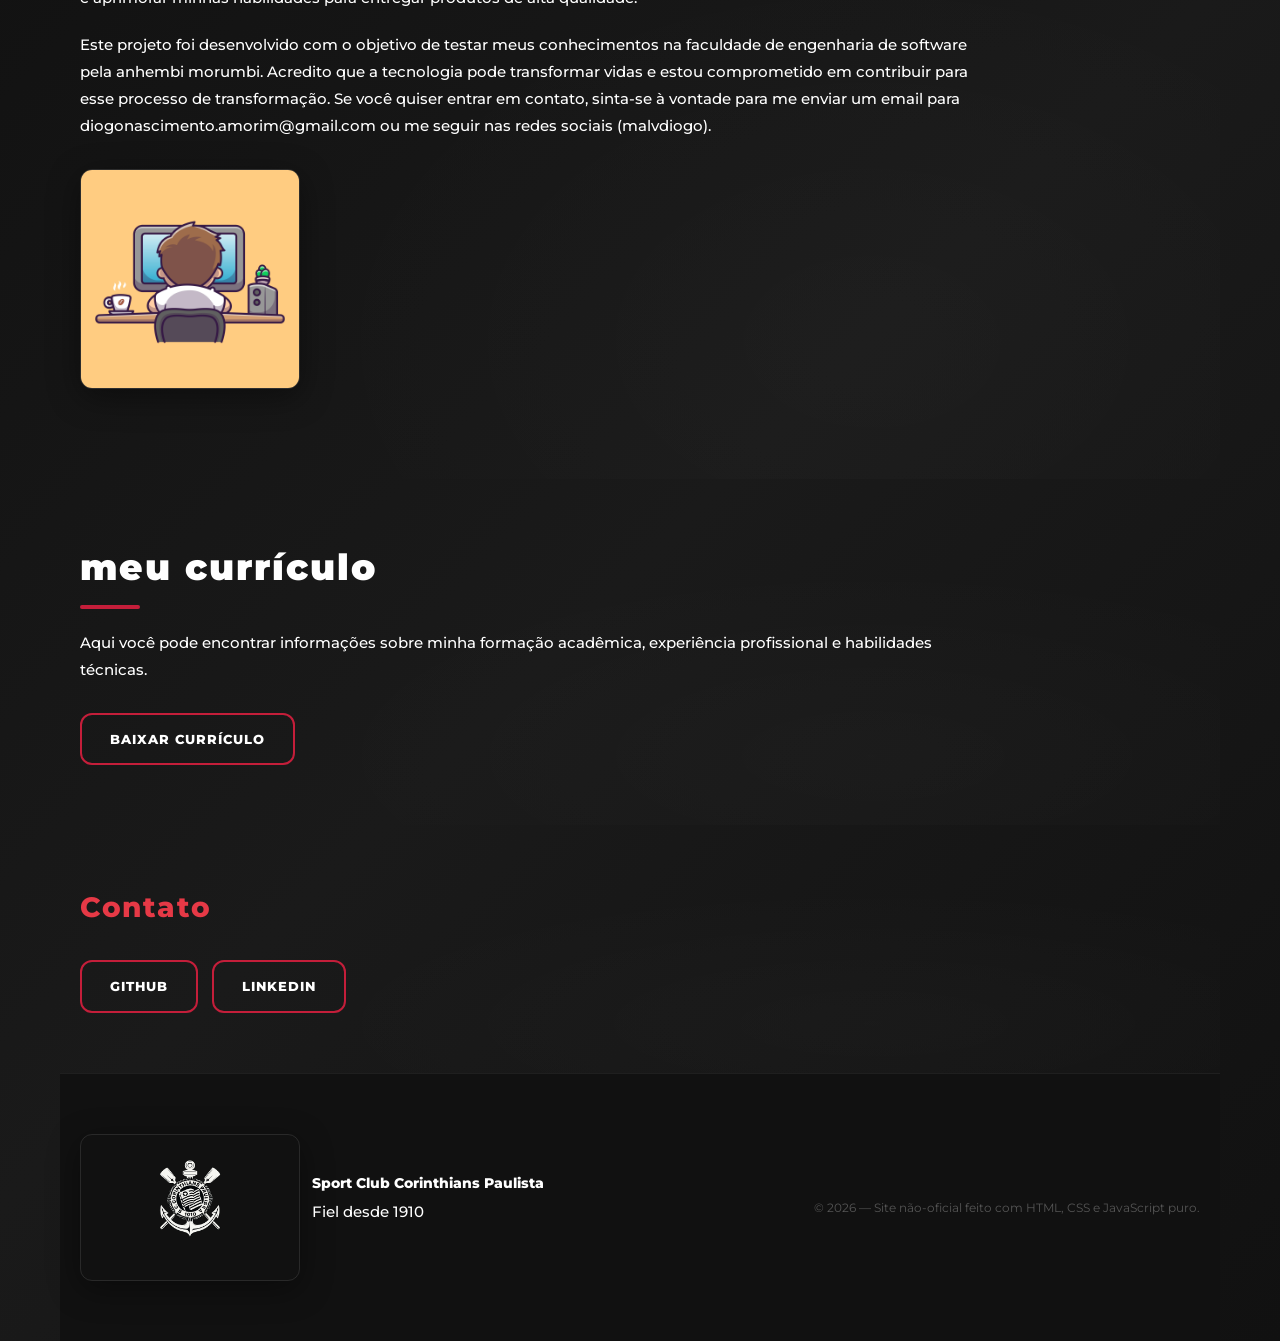
==== commit e01e3d71: "att003" ====
--- a/index.html
+++ b/index.html
@@ -6,7 +6,7 @@
   <title>Sport Club Corinthians Paulista</title>
   <meta name="description" content="Site completo do Sport Club Corinthians Paulista com elenco, escalacao interativa e informacoes do clube." />
   <link rel="stylesheet" href="style.css" />
-  <link rel="icon" type="image/png" href="logo.01.png">
+  <link rel="icon" type="image/png" href="imagens/favicon_180x180.png">
   <!-- Fonte profissional -->
   <link rel="preconnect" href="https://fonts.googleapis.com" />
   <link rel="preconnect" href="https://fonts.gstatic.com" crossorigin />
@@ -20,7 +20,7 @@
       <!-- Logo / Escudo -->
       <div class="brand">
         <img
-          src="logo.01.png"
+          src="imagens/logo.01.png"
           alt="Escudo do Corinthians"
           class="brand-logo"
         />
@@ -36,6 +36,7 @@
         <a href="#elenco" class="nav-link">Elenco</a>
         <a href="#escalacao" class="nav-link">Escalacão</a>
         <a href="#sobre" class="nav-link">Sobre</a>
+        <a href="#sobre o desenvolvedor" class="nav-link">Desenvolvedor</a>
       </nav>
 
       <!-- Botao hamburger (mobile) -->
@@ -52,7 +53,7 @@
     <div class="hero-overlay"></div>
     <div class="container hero-content">
       <img
-        src="logo.01.png"
+        src="imagens/logo.01.png"
         alt="Escudo Corinthians"
         class="hero-badge"
       />
@@ -170,6 +171,31 @@
     </section>
   </main>
 
+  <section id="sobre o desenvolvedor">
+    <div class="container">
+      <section>
+        <div class="container">
+            <h1>Sobre o Desenvolvedor</h1>
+            <p>Olá! Meu nome é Diogo, e sou o desenvolvedor por trás deste projeto. Tenho uma paixão por criar soluções inovadoras e eficientes para desafios tecnológicos. Com experiência em desenvolvimento web, estou sempre buscando aprender e aprimorar minhas habilidades para entregar produtos de alta qualidade.</p>
+            <p>Este projeto foi desenvolvido com o objetivo de testar meus conhecimentos na faculdade de engenharia de software pela anhembi morumbi. Acredito que a tecnologia pode transformar vidas e estou comprometido em contribuir para esse processo de transformação. Se você quiser entrar em contato, sinta-se à vontade para me enviar um email para diogonascimento.amorim@gmail.com ou me seguir nas redes sociais (malvdiogo).</p>
+            <img src="imagens/4200_3_02.jpg" alt="jovem programador">
+        </div>
+    </section>
+    <section>
+        <div class="container">
+            <h2>meu currículo</h2>
+            <p>Aqui você pode encontrar informações sobre minha formação acadêmica, experiência profissional e habilidades técnicas.</p>
+            <a href="imagens/currículo.pdf" target="_blank">Baixar currículo</a>
+        </div>
+    </section>
+    <section>
+        <div class="container">
+            <h3>Contato</h3>
+            <a href="https://github.com/malvdiogo" target="_blank">GitHub</a>
+            <a href="https://www.linkedin.com/in/diogo-nascimento-de-amorim-2632033b3/" target="_blank">LinkedIn</a>
+        </div>
+    </section>
+
   <!-- ==================== MODAL DO JOGADOR ==================== -->
   <div id="playerModal" class="modal" aria-hidden="true">
     <div class="modal-backdrop" id="modalBackdrop"></div>
@@ -214,7 +240,7 @@
     <div class="container footer-inner">
       <div class="footer-brand">
         <img
-          src="logo.01.png"
+          src="imagens/logo.01.png"
           alt="Escudo Corinthians"
           class="footer-logo"
         />
--- a/style.css
+++ b/style.css
@@ -1,3 +1,4 @@
+
 /* ===========================================================
    STYLE.CSS - Site Sport Club Corinthians Paulista
    Paleta: Preto, Branco, Cinza, detalhes em Vermelho
@@ -191,11 +192,142 @@
 .about-card h3 { font-size: 18px; font-weight: 800; margin-bottom: 10px; }
 .about-card p { font-size: 14px; color: var(--gray-light); line-height: 1.7; }
 
+/* SOBRE O DESENVOLVEDOR */
+#sobre\ o\ desenvolvedor {
+  background: linear-gradient(135deg, var(--dark2) 0%, var(--dark3) 50%, var(--dark2) 100%);
+}
+
+#sobre\ o\ desenvolvedor section {
+  padding: 60px 0;
+  position: relative;
+}
+
+#sobre\ o\ desenvolvedor section::before {
+  content: '';
+  position: absolute;
+  inset: 0;
+  background: radial-gradient(ellipse at 70% 80%, rgba(255, 255, 255, 0.02) 0%, transparent 50%);
+  pointer-events: none;
+}
+
+#sobre\ o\ desenvolvedor .container {
+  position: relative;
+  z-index: 1;
+}
+
+#sobre\ o\ desenvolvedor h1 {
+  font-size: clamp(28px, 5vw, 48px);
+  font-weight: 900;
+  letter-spacing: 2px;
+  line-height: 1.1;
+  margin-bottom: 24px;
+  text-shadow: 0 4px 20px rgba(0, 0, 0, 0.5);
+  color: var(--red-light);
+}
+
+#sobre\ o\ desenvolvedor h2 {
+  font-size: clamp(24px, 4vw, 36px);
+  font-weight: 900;
+  letter-spacing: 2px;
+  margin-bottom: 20px;
+  color: var(--white);
+  position: relative;
+  display: inline-block;
+  padding-bottom: 12px;
+}
+
+#sobre\ o\ desenvolvedor h2::before {
+  content: '';
+  position: absolute;
+  bottom: 0;
+  left: 0;
+  width: 60px;
+  height: 4px;
+  background: var(--red);
+  border-radius: 2px;
+}
+
+#sobre\ o\ desenvolvedor h3 {
+  font-size: clamp(20px, 3vw, 28px);
+  font-weight: 800;
+  letter-spacing: 1.5px;
+  margin-bottom: 20px;
+  color: var(--red-light);
+}
+
+#sobre\ o\ desenvolvedor p {
+  font-size: 15px;
+  font-weight: 500;
+  color: var(--white);
+  margin-bottom: 20px;
+  line-height: 1.8;
+  max-width: 900px;
+}
+
+#sobre\ o\ desenvolvedor img {
+  width: 220px;
+  height: auto;
+  border-radius: var(--radius);
+  margin: 30px 0;
+  display: block;
+  border: 1px solid rgba(255, 255, 255, 0.1);
+  box-shadow: var(--shadow);
+  transition: all var(--transition);
+}
+
+#sobre\ o\ desenvolvedor img:hover {
+  box-shadow: var(--shadow-hover);
+  transform: scale(1.03);
+}
+
+#sobre\ o\ desenvolvedor a {
+  display: inline-flex;
+  align-items: center;
+  justify-content: center;
+  padding: 14px 28px;
+  margin-top: 10px;
+  margin-right: 10px;
+  border-radius: var(--radius);
+  font-size: 13px;
+  font-weight: 800;
+  letter-spacing: 1px;
+  text-transform: uppercase;
+  cursor: pointer;
+  transition: all var(--transition);
+  border: 2px solid var(--red);
+  background: transparent;
+  color: var(--white);
+  position: relative;
+  overflow: hidden;
+}
+
+#sobre\ o\ desenvolvedor a::before {
+  content: '';
+  position: absolute;
+  top: 0;
+  left: -100%;
+  width: 100%;
+  height: 100%;
+  background: var(--red);
+  z-index: -1;
+  transition: left var(--transition);
+}
+
+#sobre\ o\ desenvolvedor a:hover {
+  color: var(--white);
+  transform: translateY(-2px);
+  box-shadow: 0 8px 24px rgba(196, 30, 58, 0.4);
+}
+
+#sobre\ o\ desenvolvedor a:hover::before {
+  left: 0;
+}
+
 /* FOOTER */
 .footer { background: var(--dark2); border-top: 1px solid rgba(255,255,255,0.06); padding: 30px 0; }
 .footer-inner { display: flex; justify-content: space-between; align-items: center; flex-wrap: wrap; gap: 16px; }
 .footer-brand { display: flex; align-items: center; gap: 12px; }
-.footer-logo { width: 40px; height: 40px; object-fit: contain; }
+.footer-logo { width: 30px; height: 30px; object-fit: contain; }
 .footer-brand strong { font-size: 14px; font-weight: 800; }
 .footer-brand p { font-size: 12px; color: var(--gray-light); margin: 2px 0 0; }
 .footer-copy { font-size: 12px; color: var(--gray); }
@@ -212,6 +344,14 @@
   .modal-header-info { flex-direction: column; text-align: center; }
   .modal-body { grid-template-columns: 1fr; }
   .footer-inner { flex-direction: column; text-align: center; }
+
+  #sobre\ o\ desenvolvedor section { padding: 40px 0; }
+  #sobre\ o\ desenvolvedor h1 { font-size: 28px; }
+  #sobre\ o\ desenvolvedor h2 { font-size: 24px; }
+  #sobre\ o\ desenvolvedor h3 { font-size: 20px; }
+  #sobre\ o\ desenvolvedor p { font-size: 14px; }
+  #sobre\ o\ desenvolvedor a { padding: 12px 24px; font-size: 12px; margin-right: 8px; }
+  #sobre\ o\ desenvolvedor img { width: 160px; }
 }
 @media (max-width: 480px) {
   .header-inner { padding: 10px 0; }
@@ -231,4 +371,13 @@
   .slot-label { font-size: 9px; }
   .slot-filled .namechip { font-size: 8px; max-width: 80px; }
   .field .center-circle { width: 60px; height: 60px; }
-}
+
+  #sobre\ o\ desenvolvedor section { padding: 30px 0; }
+  #sobre\ o\ desenvolvedor h1 { font-size: 22px; margin-bottom: 15px; }
+  #sobre\ o\ desenvolvedor h2 { font-size: 18px; }
+  #sobre\ o\ desenvolvedor h2::before { width: 40px; }
+  #sobre\ o\ desenvolvedor h3 { font-size: 16px; }
+  #sobre\ o\ desenvolvedor p { font-size: 13px; }
+  #sobre\ o\ desenvolvedor a { padding: 10px 20px; font-size: 11px; margin-right: 5px; }
+  #sobre\ o\ desenvolvedor img { width: 120px; }
+}
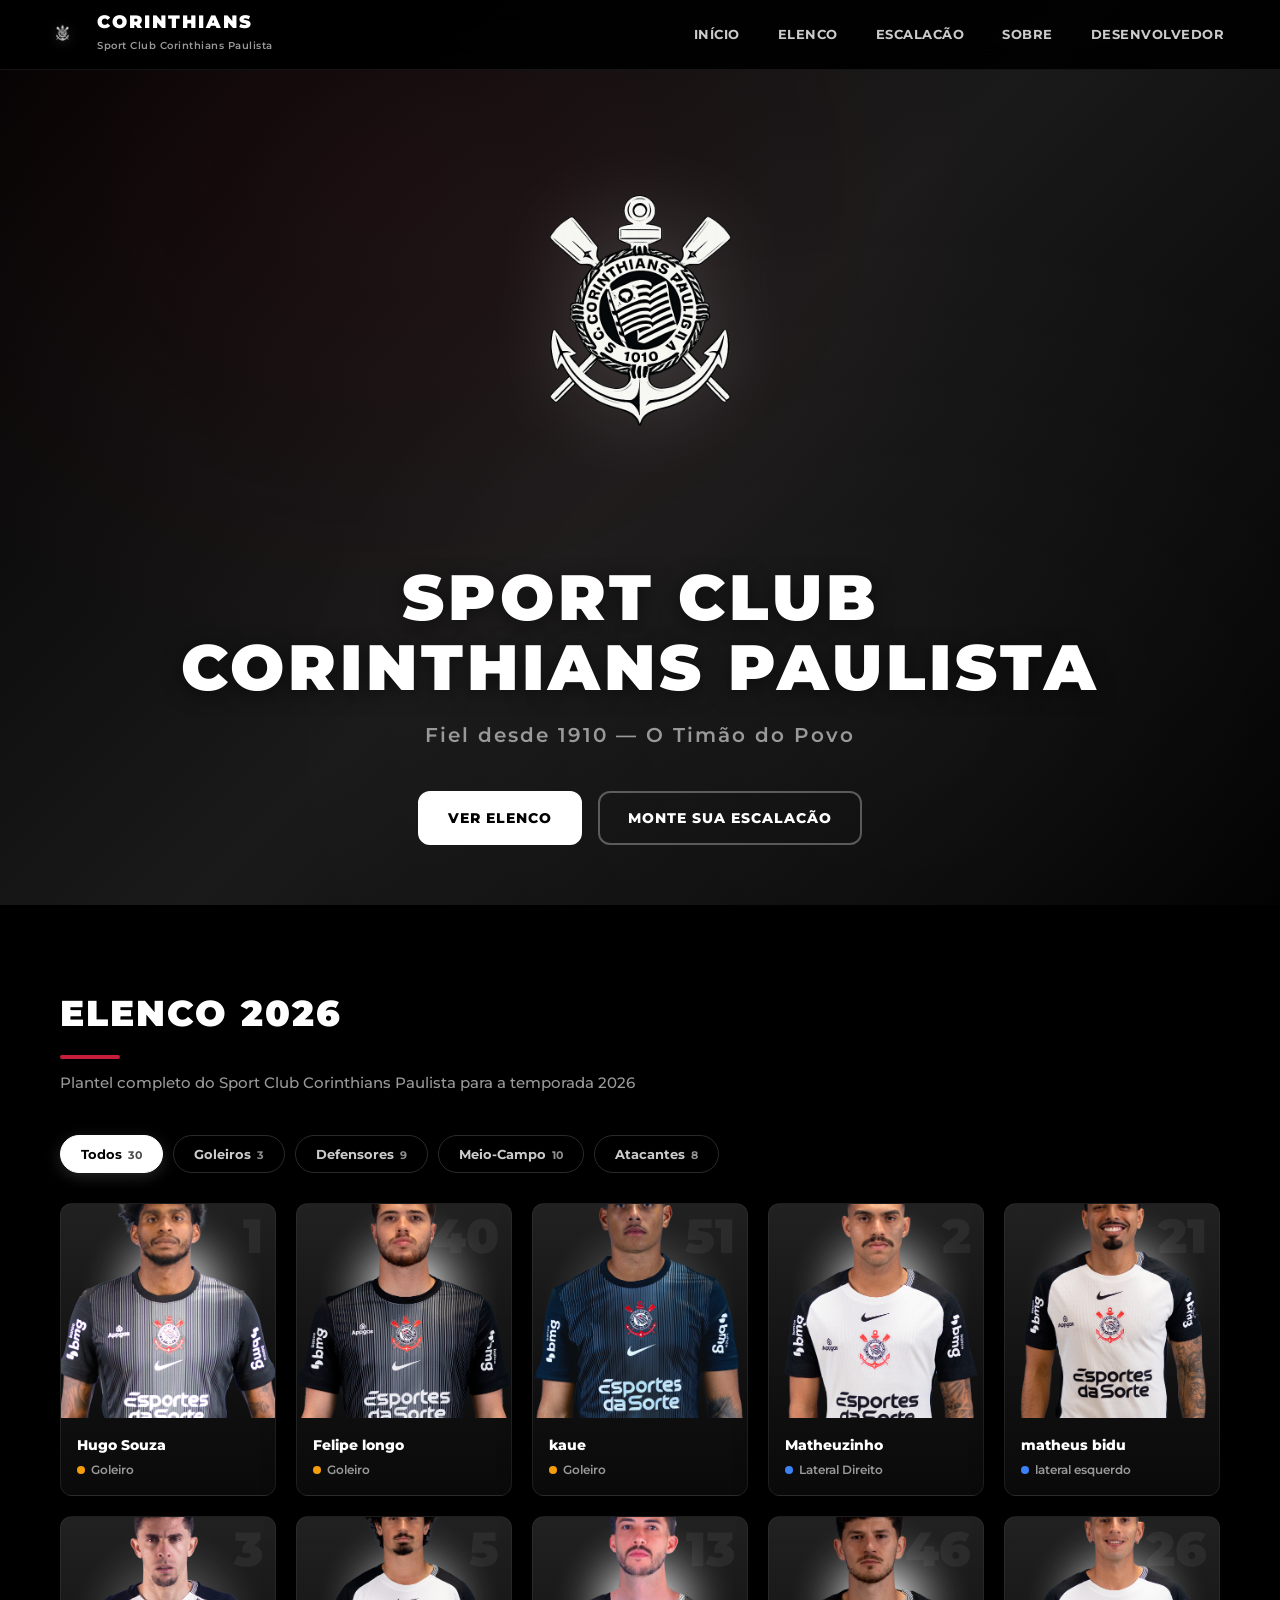
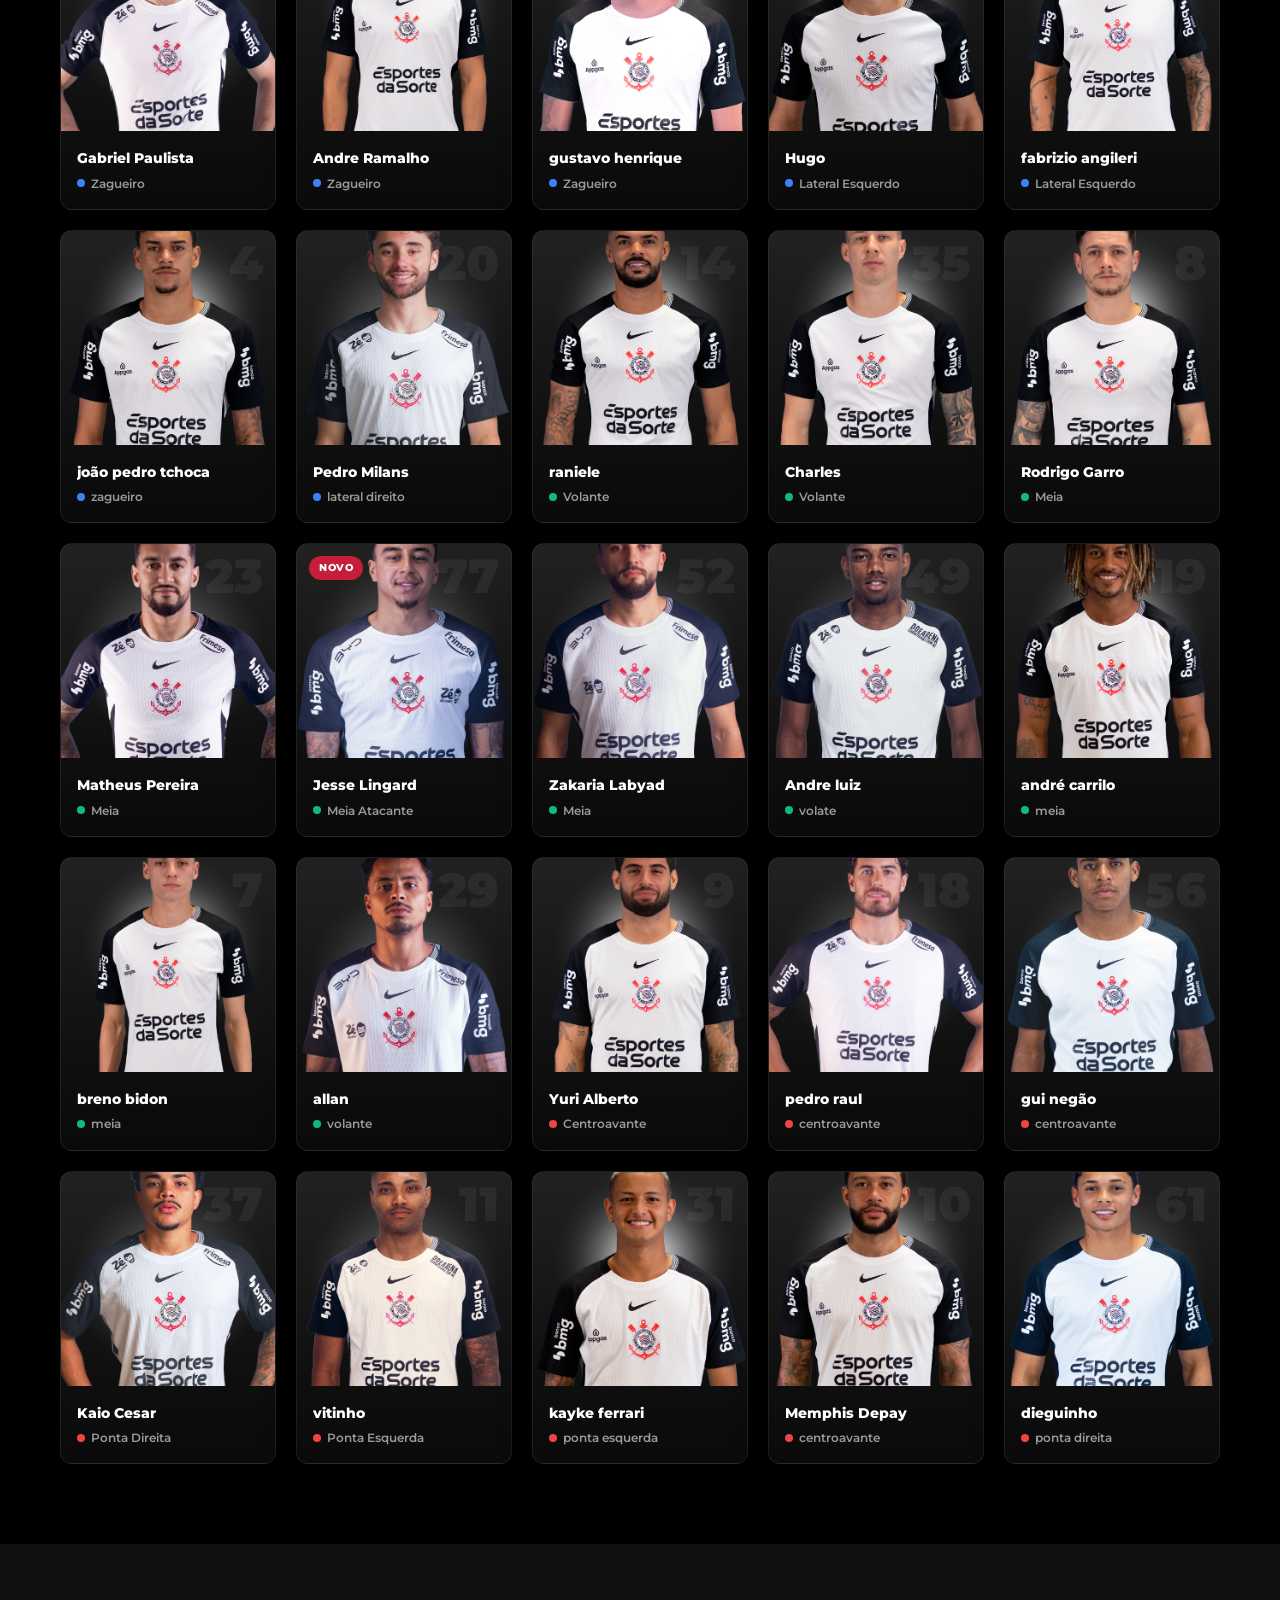
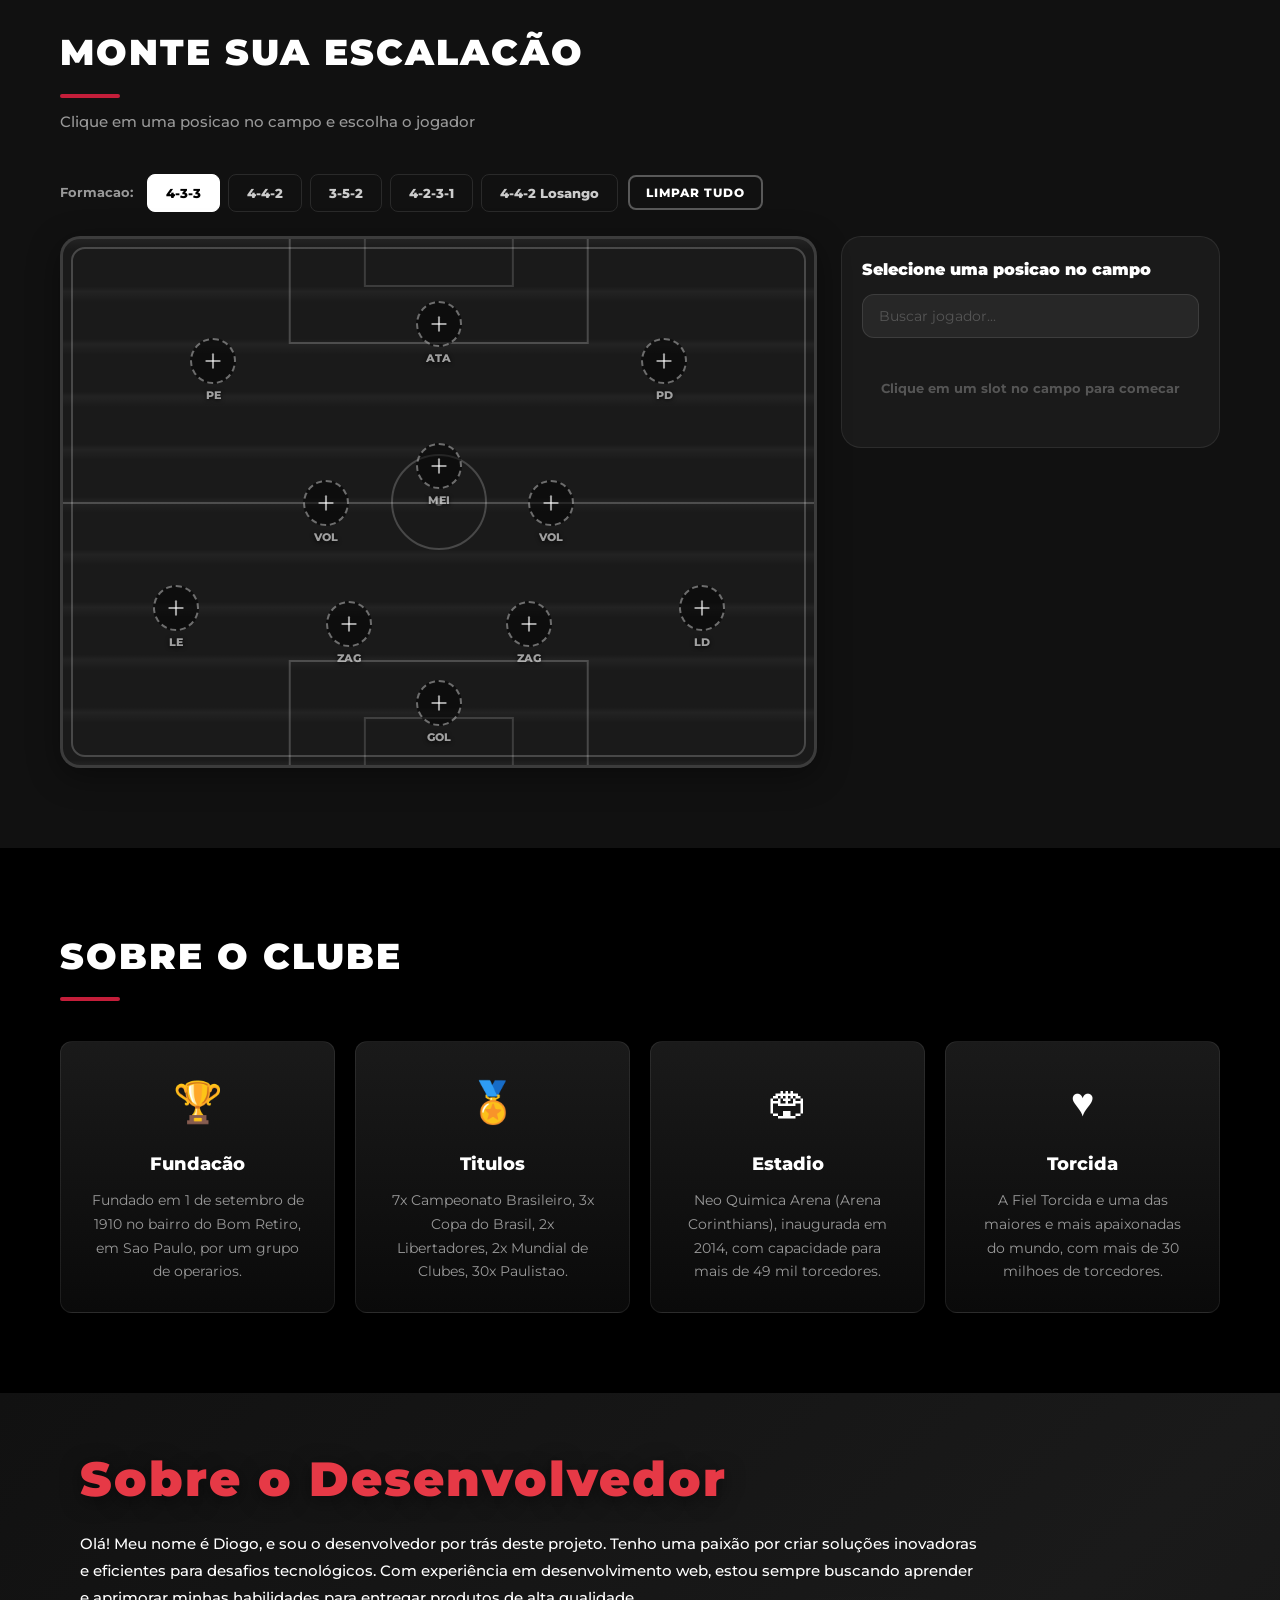
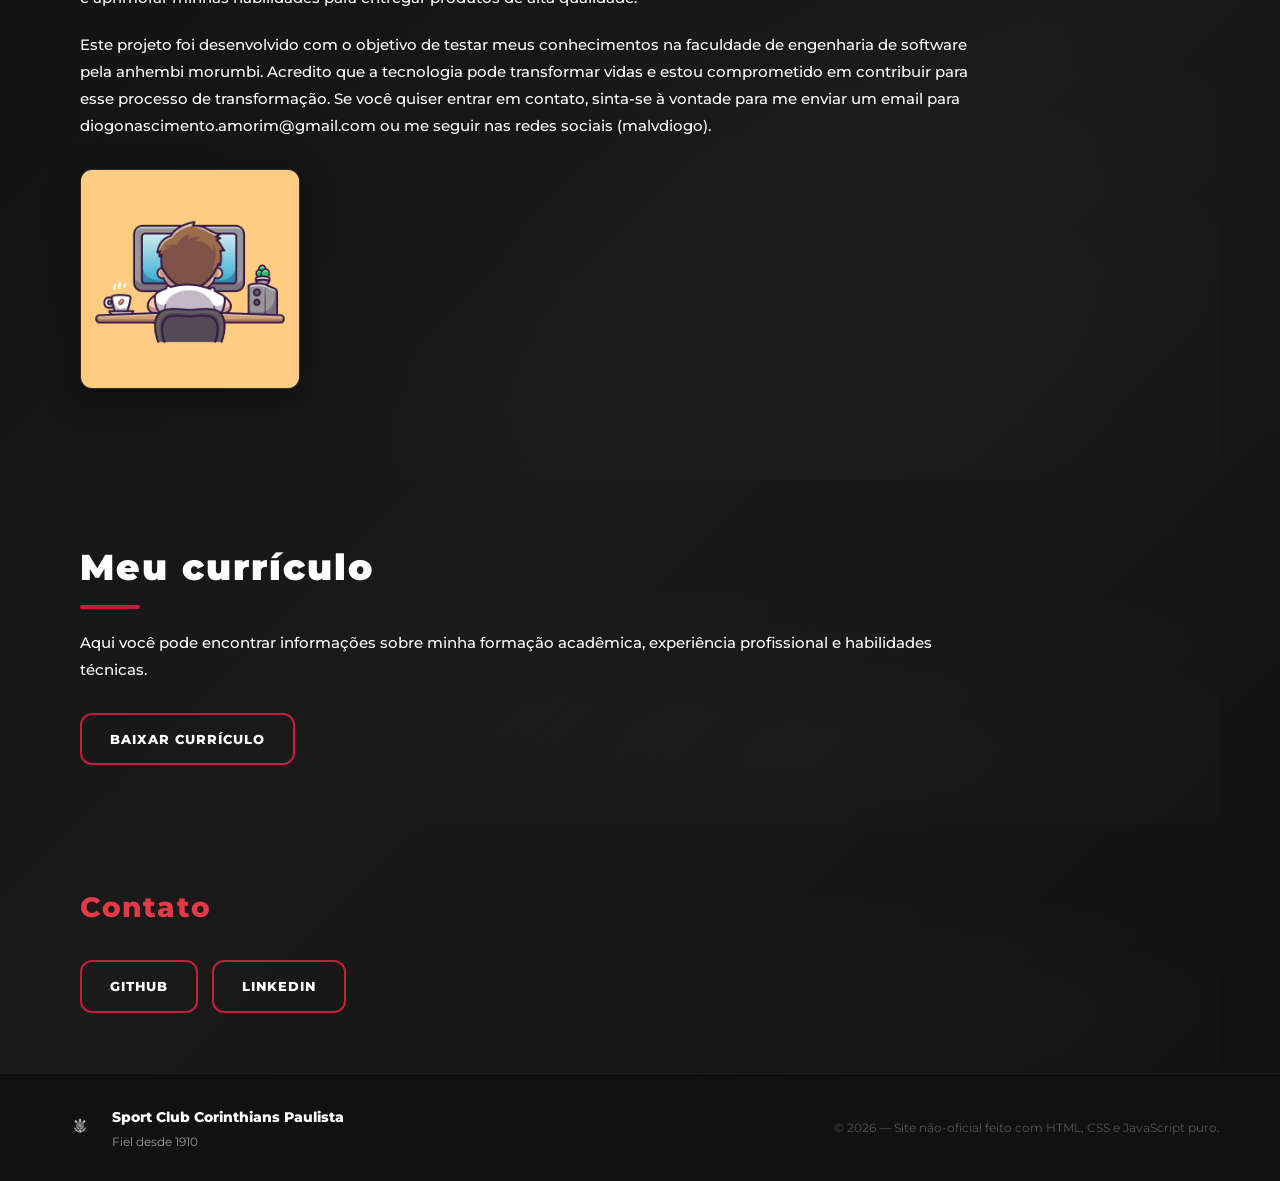
==== commit c10dff95: "att004" ====
--- a/index.html
+++ b/index.html
@@ -171,73 +171,79 @@
     </section>
   </main>
 
-  <section id="sobre o desenvolvedor">
-    <div class="container">
-      <section>
-        <div class="container">
-            <h1>Sobre o Desenvolvedor</h1>
-            <p>Olá! Meu nome é Diogo, e sou o desenvolvedor por trás deste projeto. Tenho uma paixão por criar soluções inovadoras e eficientes para desafios tecnológicos. Com experiência em desenvolvimento web, estou sempre buscando aprender e aprimorar minhas habilidades para entregar produtos de alta qualidade.</p>
-            <p>Este projeto foi desenvolvido com o objetivo de testar meus conhecimentos na faculdade de engenharia de software pela anhembi morumbi. Acredito que a tecnologia pode transformar vidas e estou comprometido em contribuir para esse processo de transformação. Se você quiser entrar em contato, sinta-se à vontade para me enviar um email para diogonascimento.amorim@gmail.com ou me seguir nas redes sociais (malvdiogo).</p>
-            <img src="imagens/4200_3_02.jpg" alt="jovem programador">
-        </div>
-    </section>
+  <!-- ==================== SOBRE O DESENVOLVEDOR ==================== -->
+   <section id="sobre o desenvolvedor">
+  <div class="container">
     <section>
-        <div class="container">
-            <h2>meu currículo</h2>
-            <p>Aqui você pode encontrar informações sobre minha formação acadêmica, experiência profissional e habilidades técnicas.</p>
-            <a href="imagens/currículo.pdf" target="_blank">Baixar currículo</a>
-        </div>
-    </section>
+      <div class="container">
+        <h1>Sobre o Desenvolvedor</h1>
+        <p>Olá! Meu nome é Diogo, e sou o desenvolvedor por trás deste projeto. Tenho uma paixão por criar soluções inovadoras e eficientes para desafios tecnológicos. Com experiência em desenvolvimento web, estou sempre buscando aprender e aprimorar minhas habilidades para entregar produtos de alta qualidade.</p>
+        <p>Este projeto foi desenvolvido com o objetivo de testar meus conhecimentos na faculdade de engenharia de software pela anhembi morumbi. Acredito que a tecnologia pode transformar vidas e estou comprometido em contribuir para esse processo de transformação. Se você quiser entrar em contato, sinta-se à vontade para me enviar um email para diogonascimento.amorim@gmail.com ou me seguir nas redes sociais (malvdiogo).</p>
+        <img src="imagens/4200_3_02.jpg" alt="jovem programador">
+      </div>
+    </section>
+
     <section>
-        <div class="container">
-            <h3>Contato</h3>
-            <a href="https://github.com/malvdiogo" target="_blank">GitHub</a>
-            <a href="https://www.linkedin.com/in/diogo-nascimento-de-amorim-2632033b3/" target="_blank">LinkedIn</a>
-        </div>
-    </section>
-
-  <!-- ==================== MODAL DO JOGADOR ==================== -->
-  <div id="playerModal" class="modal" aria-hidden="true">
-    <div class="modal-backdrop" id="modalBackdrop"></div>
-    <div class="modal-content">
-      <button class="modal-close" id="closeModal" type="button" aria-label="Fechar">&times;</button>
-      <div class="modal-header-info">
-        <div class="modal-photo-wrap">
-          <img id="modalPhoto" alt="Foto do jogador" />
-        </div>
-        <div class="modal-player-info">
-          <h2 id="modalName"></h2>
-          <p id="modalPosition" class="modal-position"></p>
-        </div>
-      </div>
-      <div class="modal-body">
-        <div class="modal-detail">
-          <span class="modal-label">Idade</span>
-          <span id="modalAge" class="modal-value"></span>
-        </div>
-        <div class="modal-detail">
-          <span class="modal-label">Altura</span>
-          <span id="modalHeight" class="modal-value"></span>
-        </div>
-        <div class="modal-detail">
-          <span class="modal-label">Nacionalidade</span>
-          <span id="modalNationality" class="modal-value"></span>
-        </div>
-        <div class="modal-detail">
-          <span class="modal-label">Clube de Base</span>
-          <span id="modalYouthClub" class="modal-value"></span>
-        </div>
-        <div class="modal-bio-section">
-          <h4>Biografia</h4>
-          <p id="modalBio"></p>
-        </div>
-      </div>
-    </div>
+      <div class="container">
+        <h2>Meu currículo</h2>
+        <p>Aqui você pode encontrar informações sobre minha formação acadêmica, experiência profissional e habilidades técnicas.</p>
+        <a href="imagens/currículo.pdf" target="_blank">Baixar currículo</a>
+      </div>
+    </section>
+
+    <section>
+      <div class="container">
+        <h3>Contato</h3>
+        <a href="https://github.com/malvdiogo" target="_blank">GitHub</a>
+        <a href="https://www.linkedin.com/in/diogo-nascimento-de-amorim-2632033b3/" target="_blank">LinkedIn</a>
+      </div>
+    </section>
   </div>
-
-  <!-- ==================== FOOTER ==================== -->
-  <footer class="footer">
-    <div class="container footer-inner">
+</section>
+
+<!-- ==================== MODAL DO JOGADOR ==================== -->
+<div id="playerModal" class="modal" aria-hidden="true">
+  <div class="modal-backdrop" id="modalBackdrop"></div>
+  <div class="modal-content">
+    <button class="modal-close" id="closeModal" type="button" aria-label="Fechar">&times;</button>
+    <div class="modal-header-info">
+      <div class="modal-photo-wrap">
+        <img id="modalPhoto" alt="Foto do jogador" />
+      </div>
+      <div class="modal-player-info">
+        <h2 id="modalName"></h2>
+        <p id="modalPosition" class="modal-position"></p>
+      </div>
+    </div>
+    <div class="modal-body">
+      <div class="modal-detail">
+        <span class="modal-label">Idade</span>
+        <span id="modalAge" class="modal-value"></span>
+      </div>
+      <div class="modal-detail">
+        <span class="modal-label">Altura</span>
+        <span id="modalHeight" class="modal-value"></span>
+      </div>
+      <div class="modal-detail">
+        <span class="modal-label">Nacionalidade</span>
+        <span id="modalNationality" class="modal-value"></span>
+      </div>
+      <div class="modal-detail">
+        <span class="modal-label">Clube de Base</span>
+        <span id="modalYouthClub" class="modal-value"></span>
+      </div>
+      <div class="modal-bio-section">
+        <h4>Biografia</h4>
+        <p id="modalBio"></p>
+      </div>
+    </div>
+  </div>
+</div>
+
+<!-- ==================== FOOTER ==================== -->
+<footer class="footer">
+  <div class="container">
+    <div class="footer-inner">
       <div class="footer-brand">
         <img
           src="imagens/logo.01.png"
@@ -253,8 +259,9 @@
         &copy; 2026 &mdash; Site não-oficial feito com HTML, CSS e JavaScript puro.
       </div>
     </div>
-  </footer>
-
-  <script src="script.js"></script>
+  </div>
+</footer>
+
+<script src="script.js"></script>
 </body>
-</html>
+</html>
--- a/style.css
+++ b/style.css
@@ -324,10 +324,23 @@
 }
 
 /* FOOTER */
-.footer { background: var(--dark2); border-top: 1px solid rgba(255,255,255,0.06); padding: 30px 0; }
-.footer-inner { display: flex; justify-content: space-between; align-items: center; flex-wrap: wrap; gap: 16px; }
+.footer {
+  width: 100%;
+  background: var(--dark2);
+  border-top: 1px solid rgba(255,255,255,0.06);
+  padding: 30px 0;
+}
+
+.footer-inner {
+  display: flex;
+  justify-content: space-between;
+  align-items: center;
+  flex-wrap: wrap;
+  gap: 16px;
+  width: 100%;
+}
 .footer-brand { display: flex; align-items: center; gap: 12px; }
-.footer-logo { width: 30px; height: 30px; object-fit: contain; }
+.footer-logo { width: 40px; height: 40px; object-fit: contain; }
 .footer-brand strong { font-size: 14px; font-weight: 800; }
 .footer-brand p { font-size: 12px; color: var(--gray-light); margin: 2px 0 0; }
 .footer-copy { font-size: 12px; color: var(--gray); }
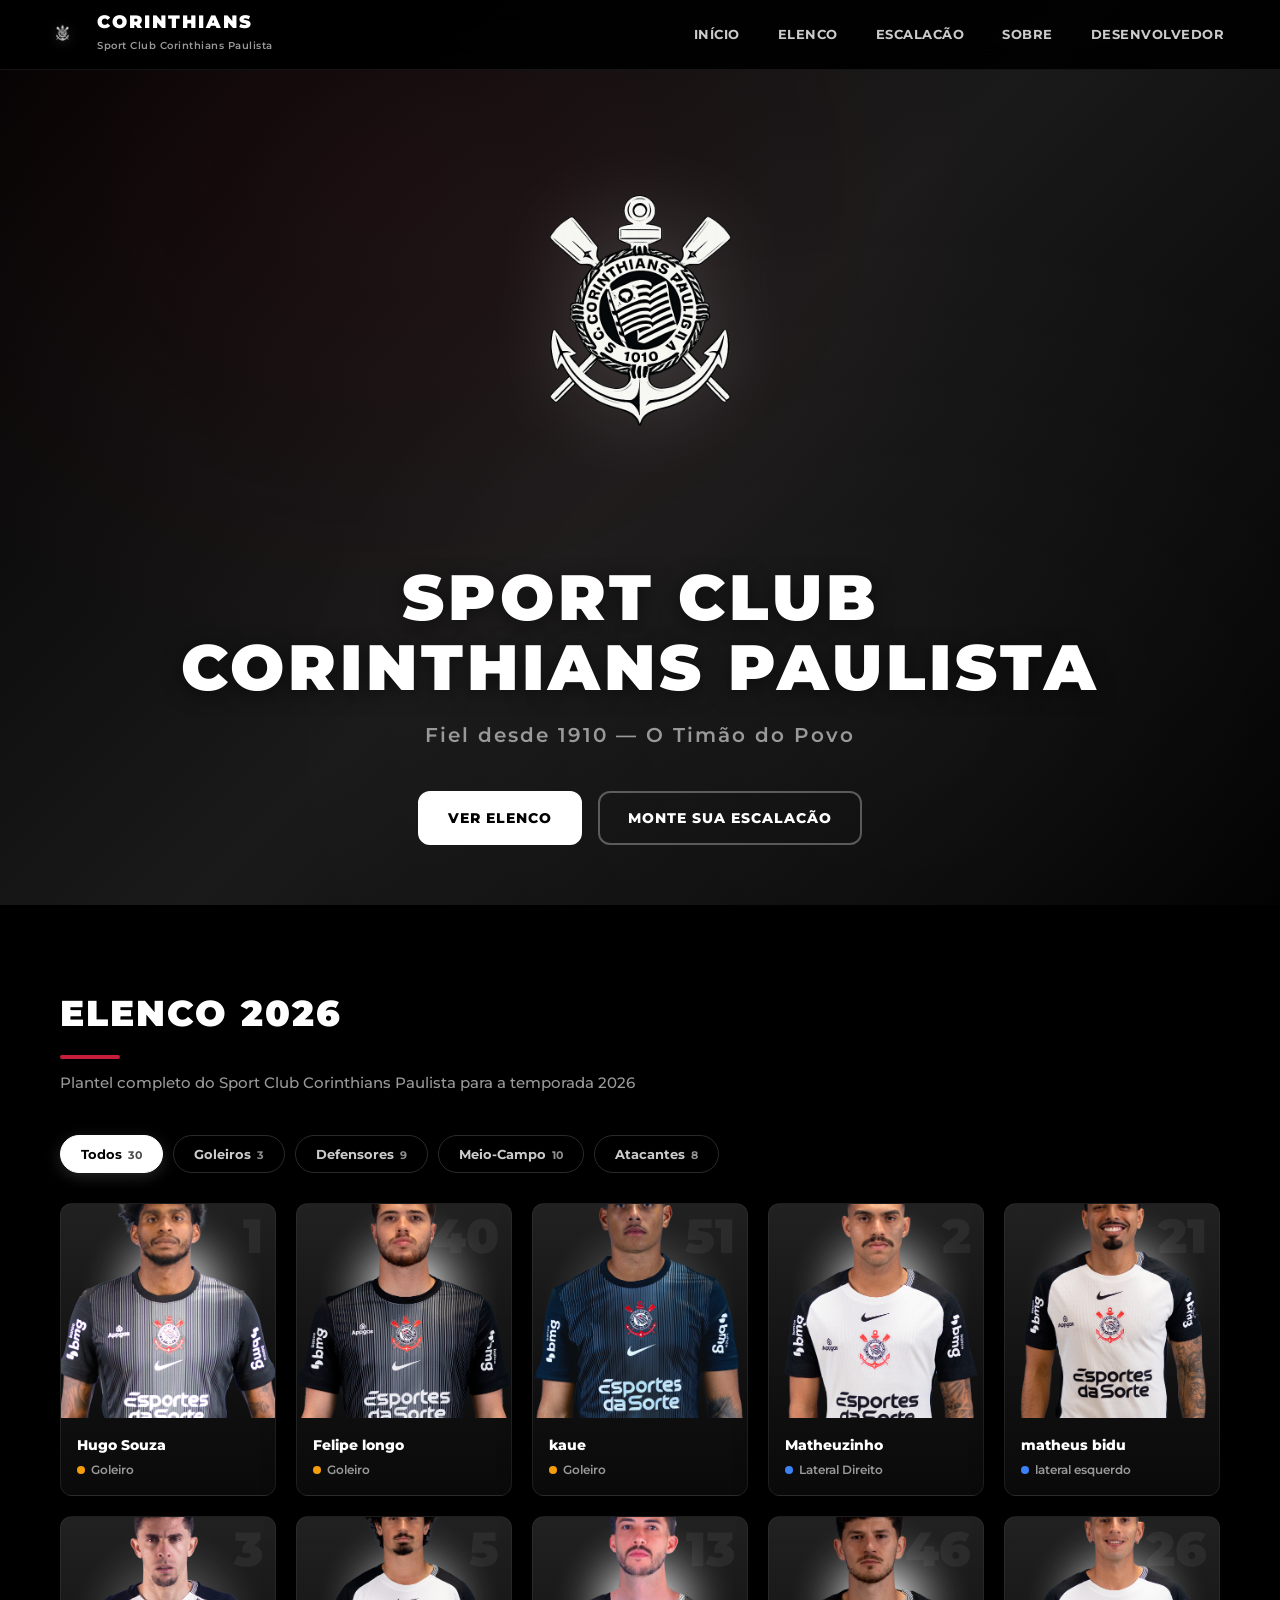
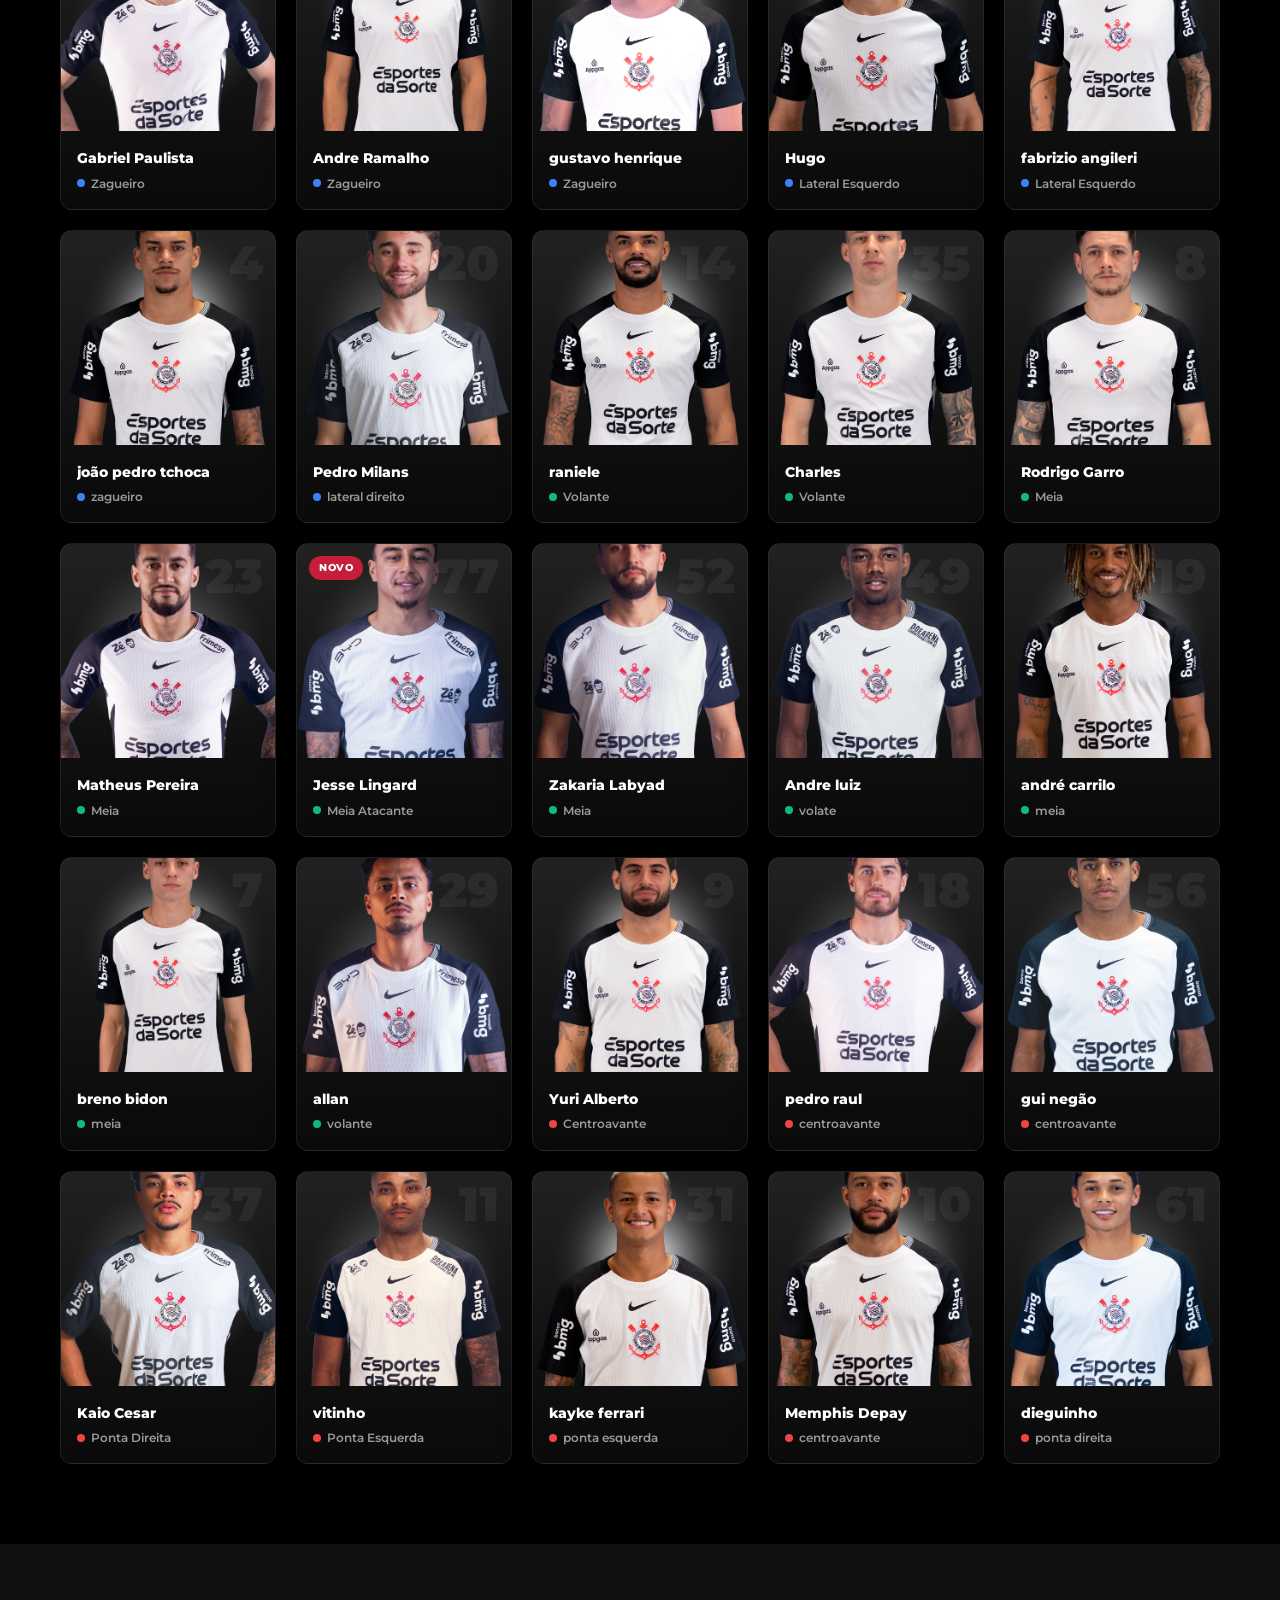
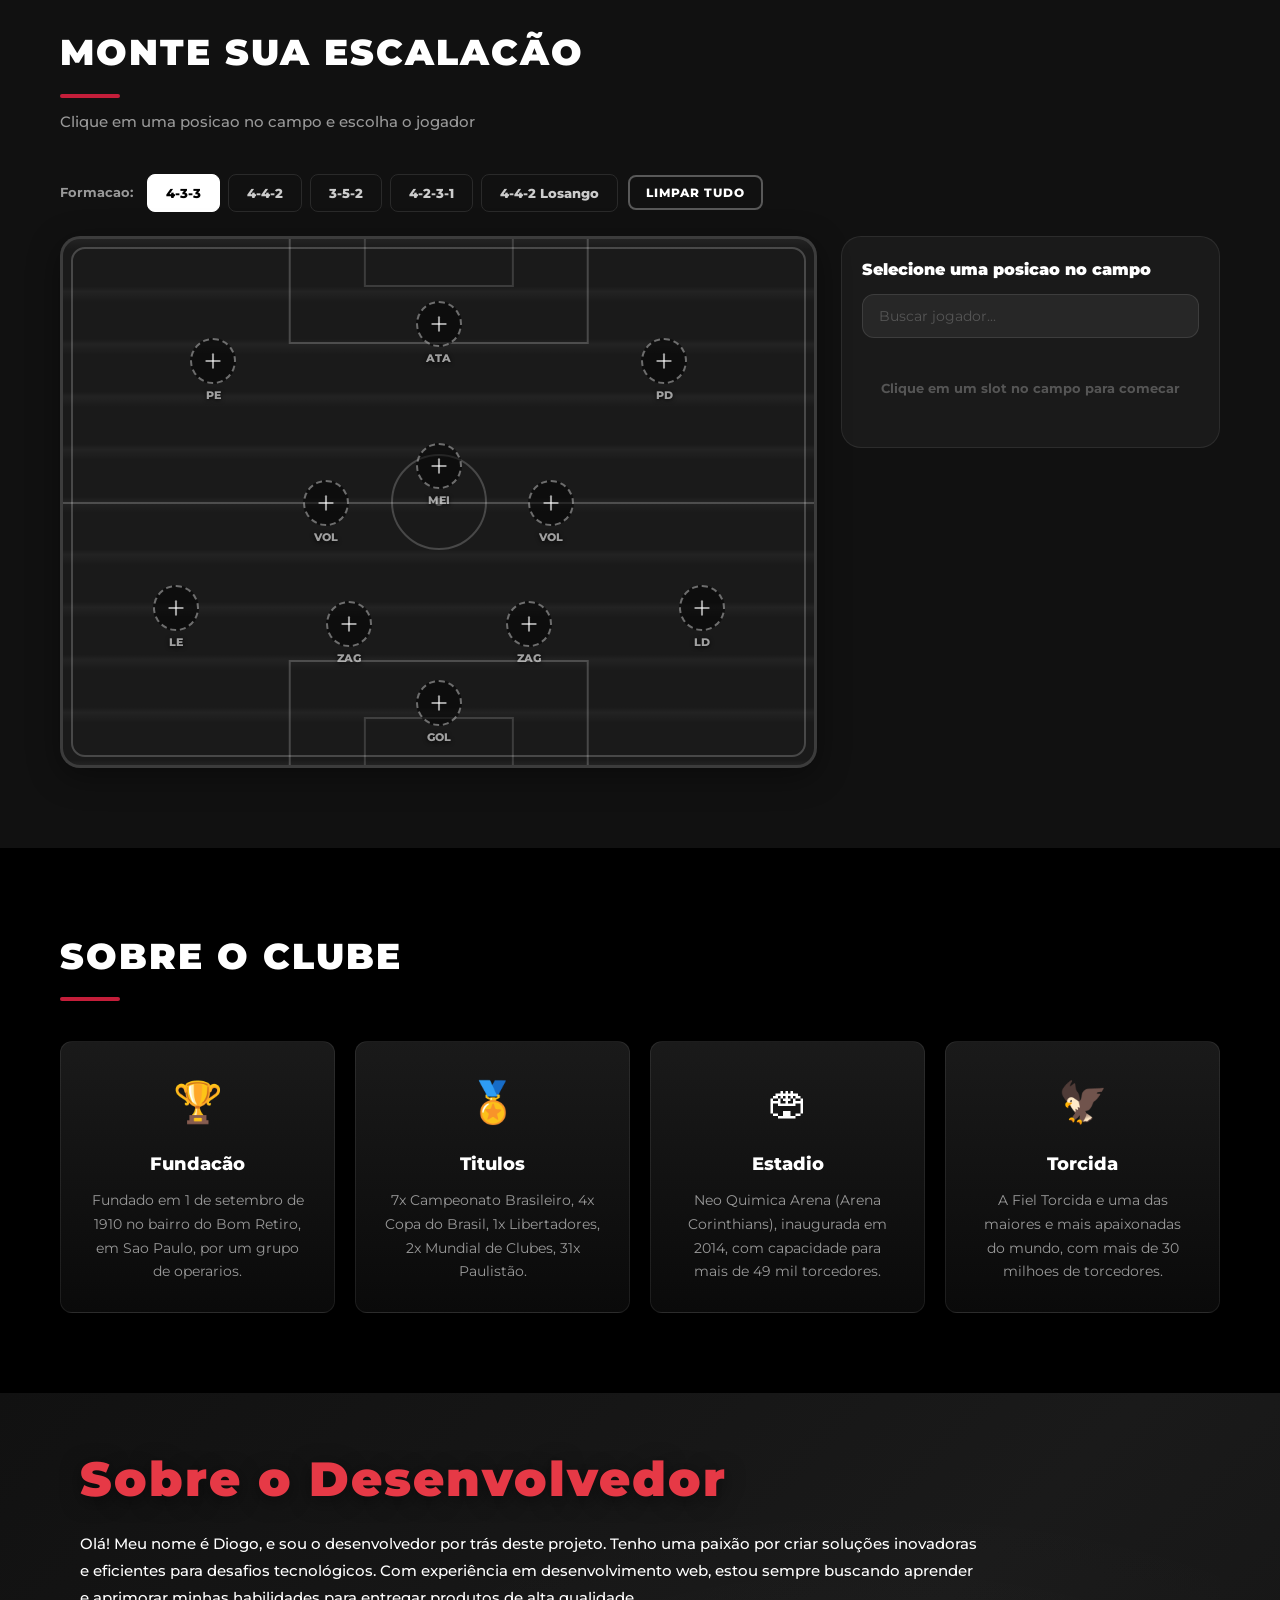
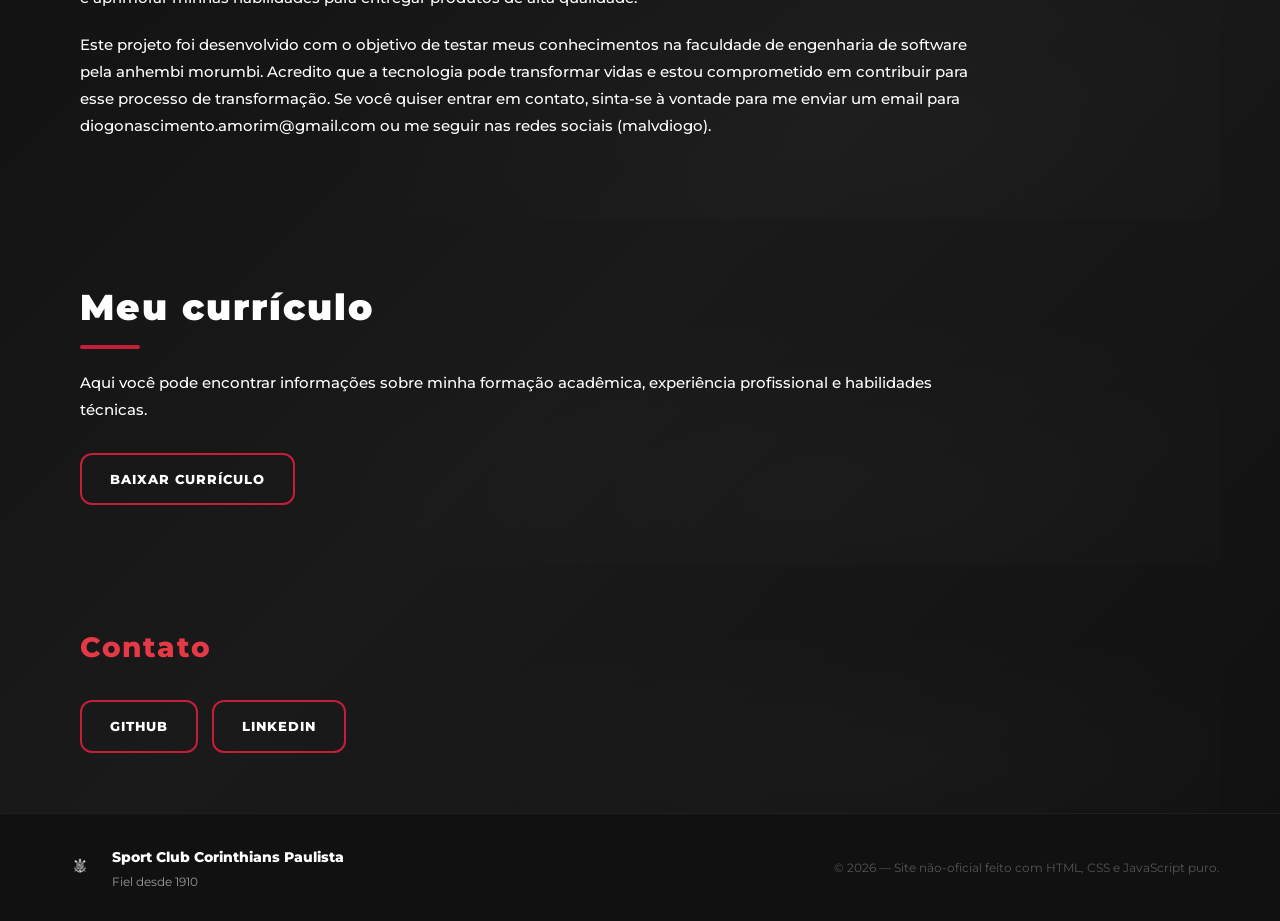
==== commit 31730e3c: "att004" ====
--- a/index.html
+++ b/index.html
@@ -154,7 +154,7 @@
           <div class="about-card">
             <div class="about-icon">&#127941;</div>
             <h3>Titulos</h3>
-            <p>7x Campeonato Brasileiro, 3x Copa do Brasil, 2x Libertadores, 2x Mundial de Clubes, 30x Paulistao.</p>
+            <p>7x Campeonato Brasileiro, 4x Copa do Brasil, 1x Libertadores, 2x Mundial de Clubes, 31x Paulistão.</p>
           </div>
           <div class="about-card">
             <div class="about-icon">&#127967;</div>
@@ -162,7 +162,7 @@
             <p>Neo Quimica Arena (Arena Corinthians), inaugurada em 2014, com capacidade para mais de 49 mil torcedores.</p>
           </div>
           <div class="about-card">
-            <div class="about-icon">&#9829;</div>
+            <div class="about-icon">&#129413;</div>
             <h3>Torcida</h3>
             <p>A Fiel Torcida e uma das maiores e mais apaixonadas do mundo, com mais de 30 milhoes de torcedores.</p>
           </div>
@@ -179,7 +179,6 @@
         <h1>Sobre o Desenvolvedor</h1>
         <p>Olá! Meu nome é Diogo, e sou o desenvolvedor por trás deste projeto. Tenho uma paixão por criar soluções inovadoras e eficientes para desafios tecnológicos. Com experiência em desenvolvimento web, estou sempre buscando aprender e aprimorar minhas habilidades para entregar produtos de alta qualidade.</p>
         <p>Este projeto foi desenvolvido com o objetivo de testar meus conhecimentos na faculdade de engenharia de software pela anhembi morumbi. Acredito que a tecnologia pode transformar vidas e estou comprometido em contribuir para esse processo de transformação. Se você quiser entrar em contato, sinta-se à vontade para me enviar um email para diogonascimento.amorim@gmail.com ou me seguir nas redes sociais (malvdiogo).</p>
-        <img src="imagens/4200_3_02.jpg" alt="jovem programador">
       </div>
     </section>
 
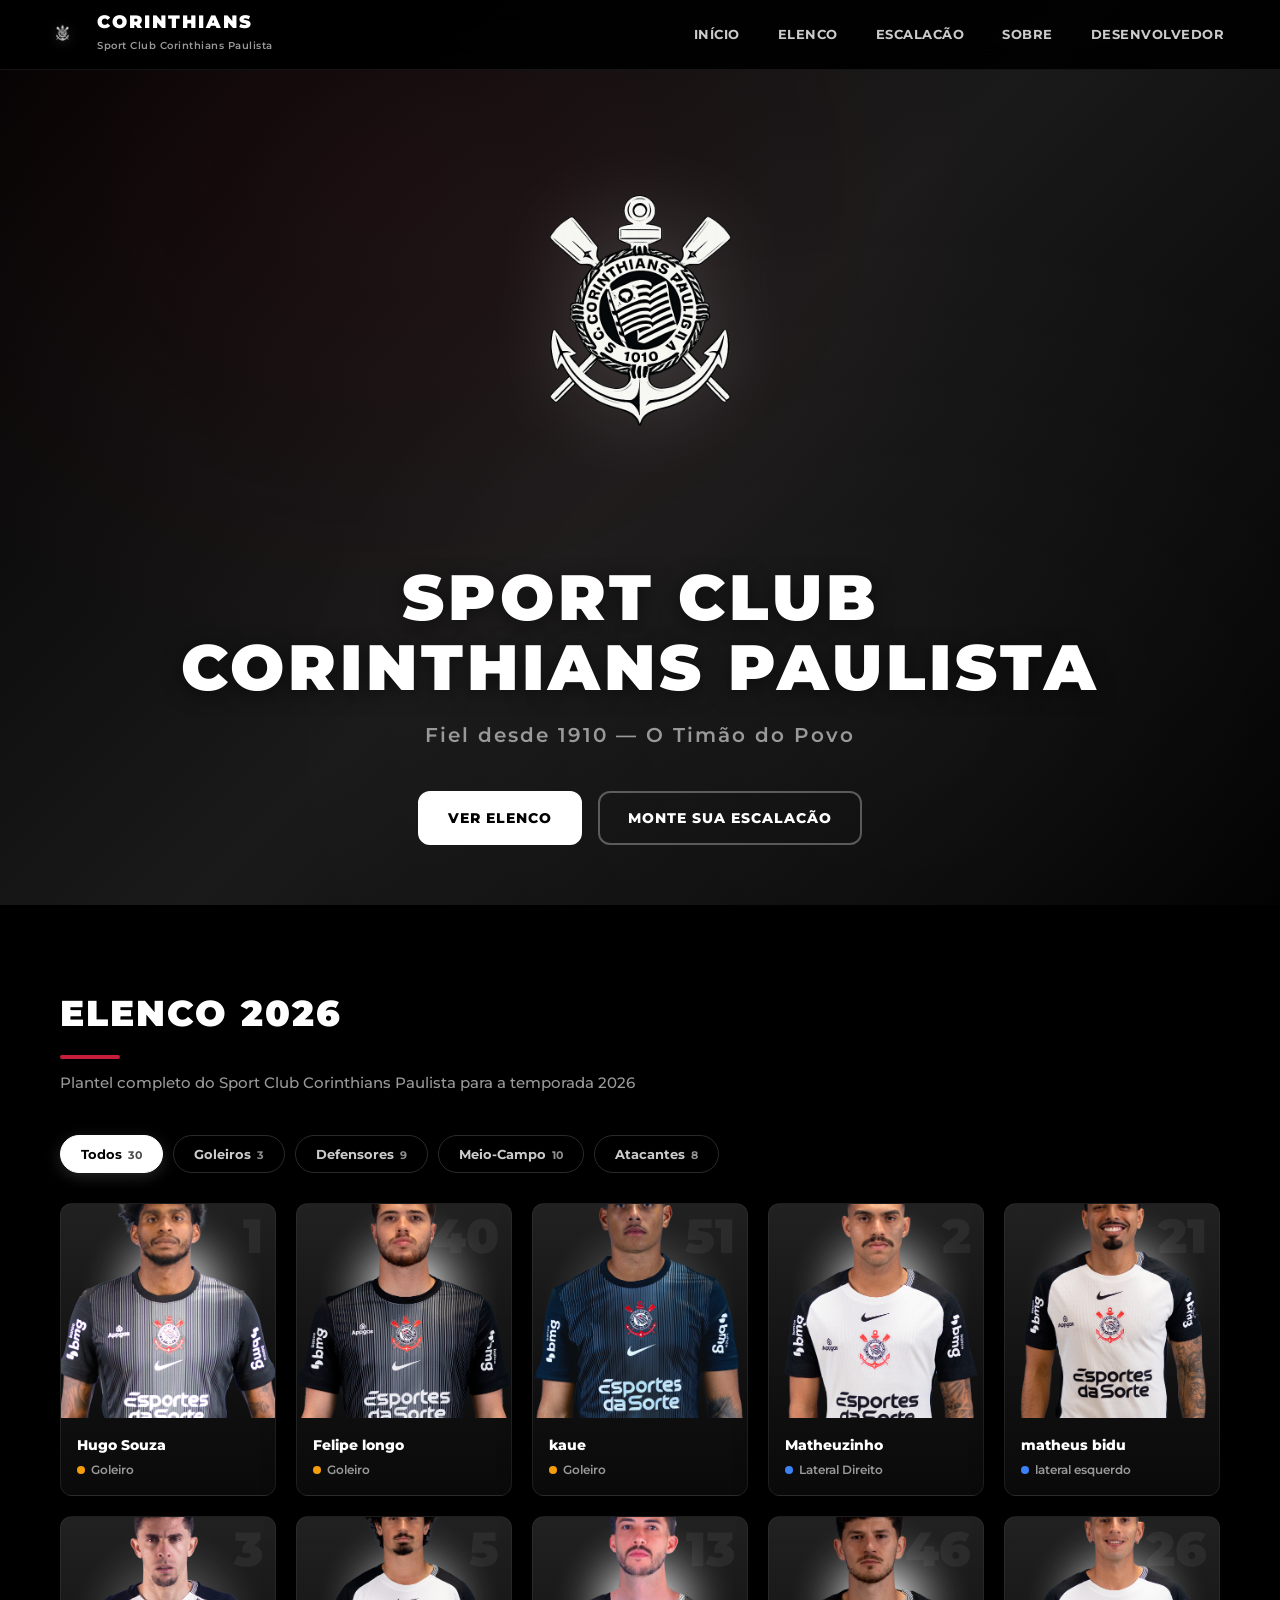
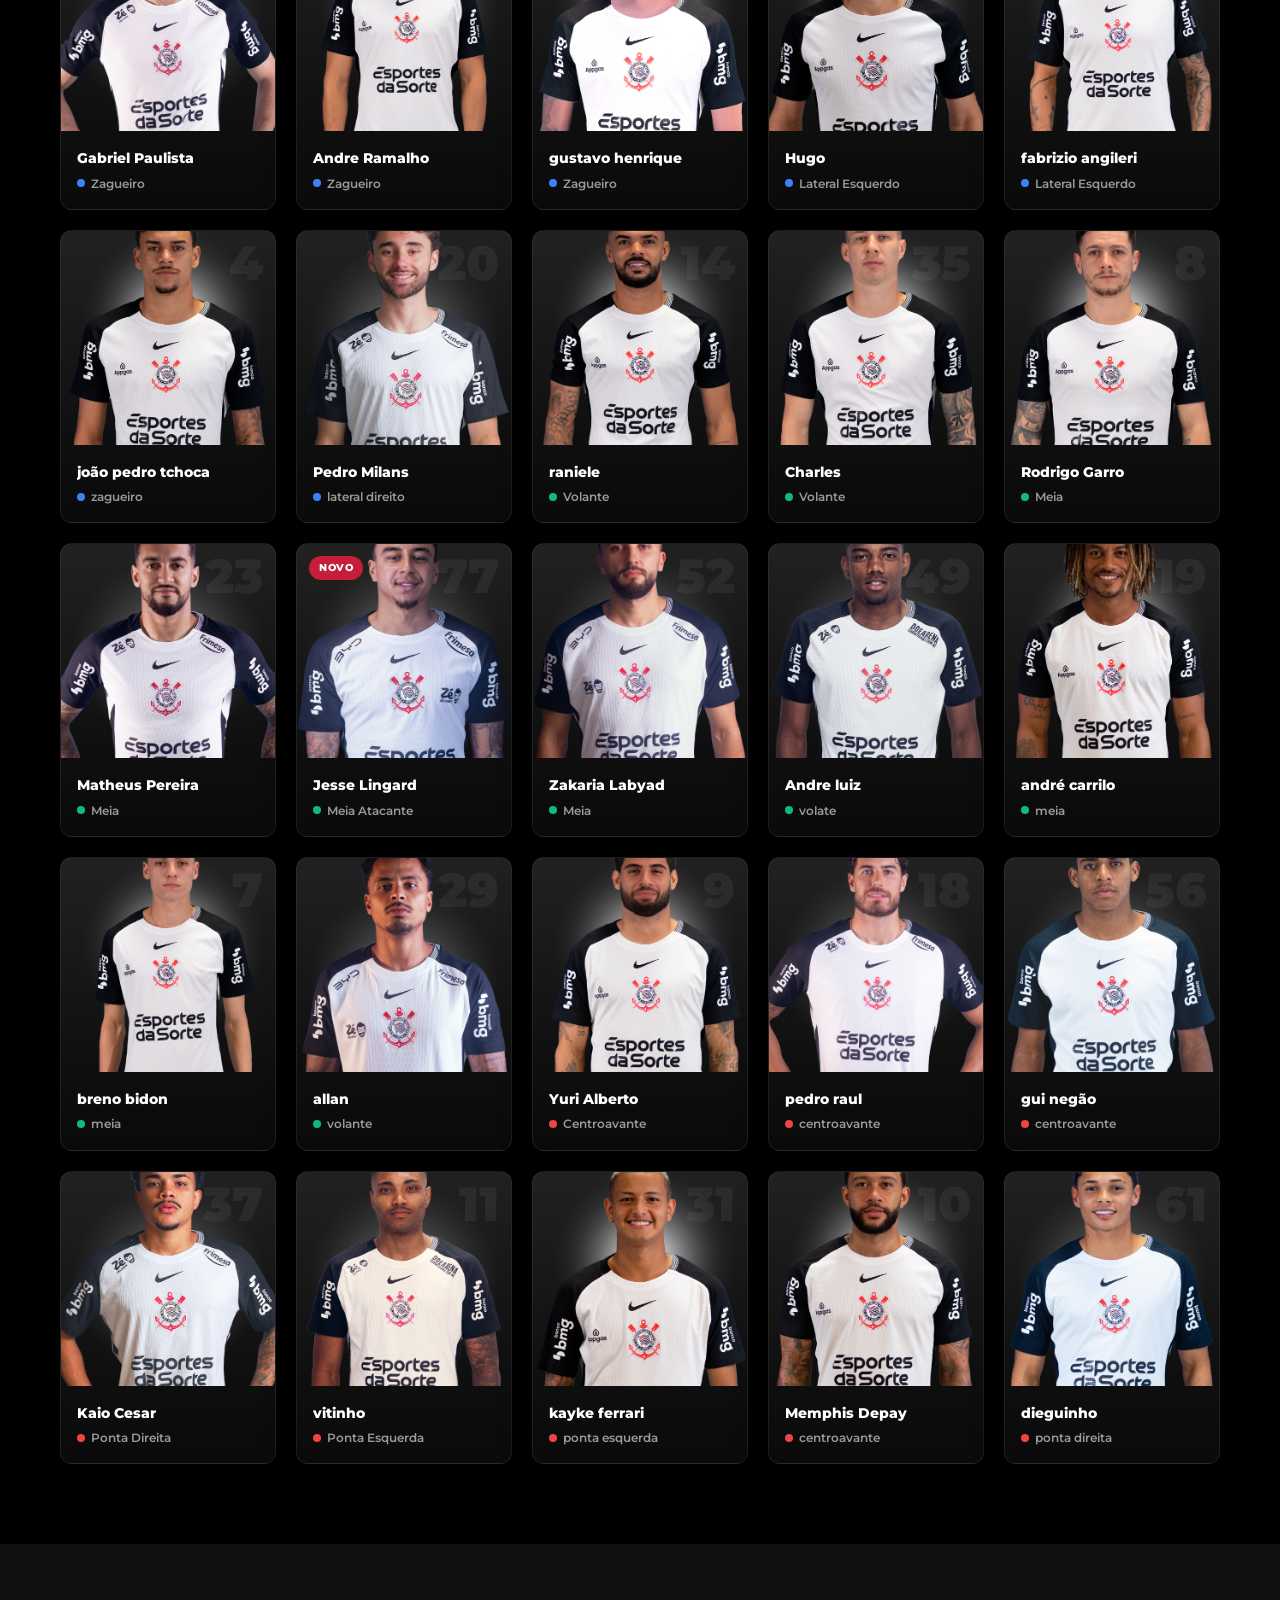
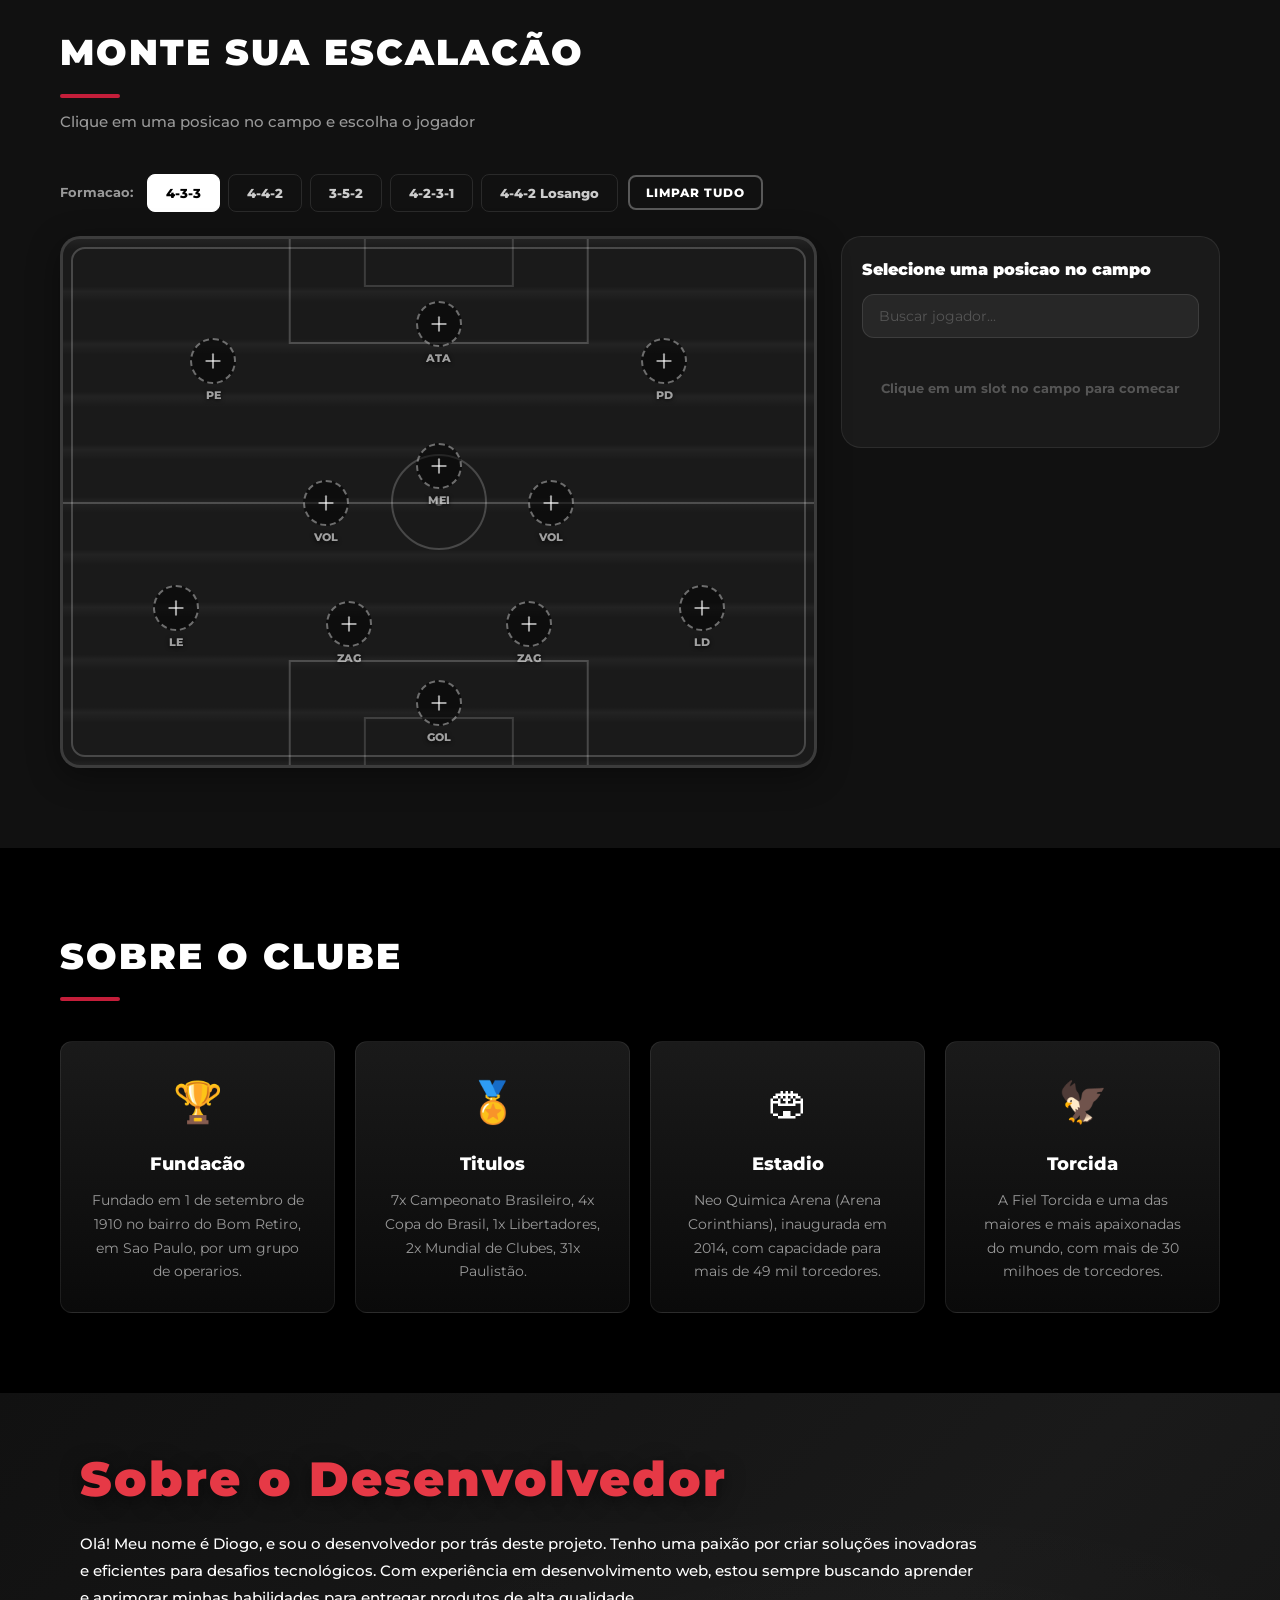
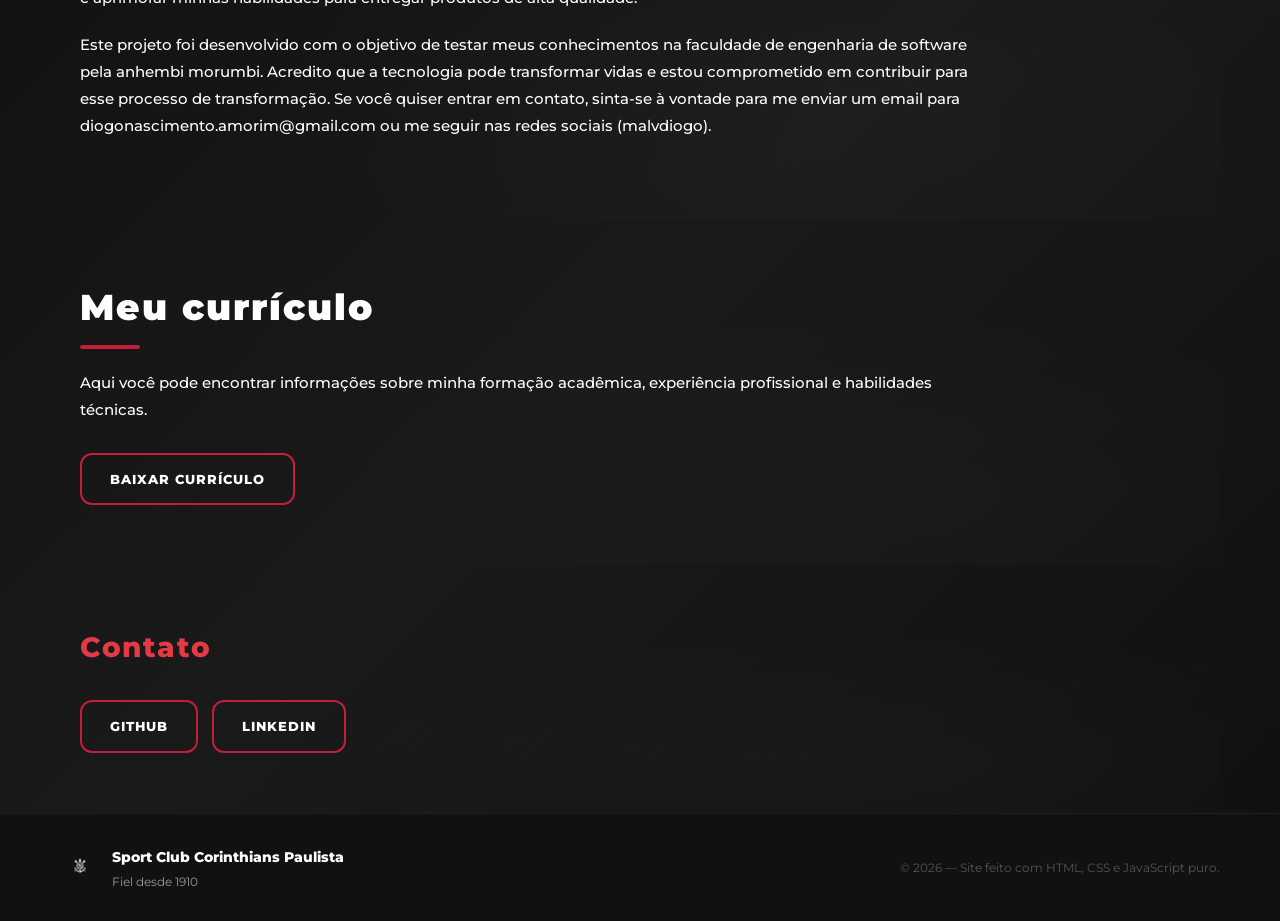
==== commit cc61f53f: "att005" ====
--- a/index.html
+++ b/index.html
@@ -255,7 +255,7 @@
         </div>
       </div>
       <div class="footer-copy">
-        &copy; 2026 &mdash; Site não-oficial feito com HTML, CSS e JavaScript puro.
+        &copy; 2026 &mdash; Site feito com HTML, CSS e JavaScript puro.
       </div>
     </div>
   </div>
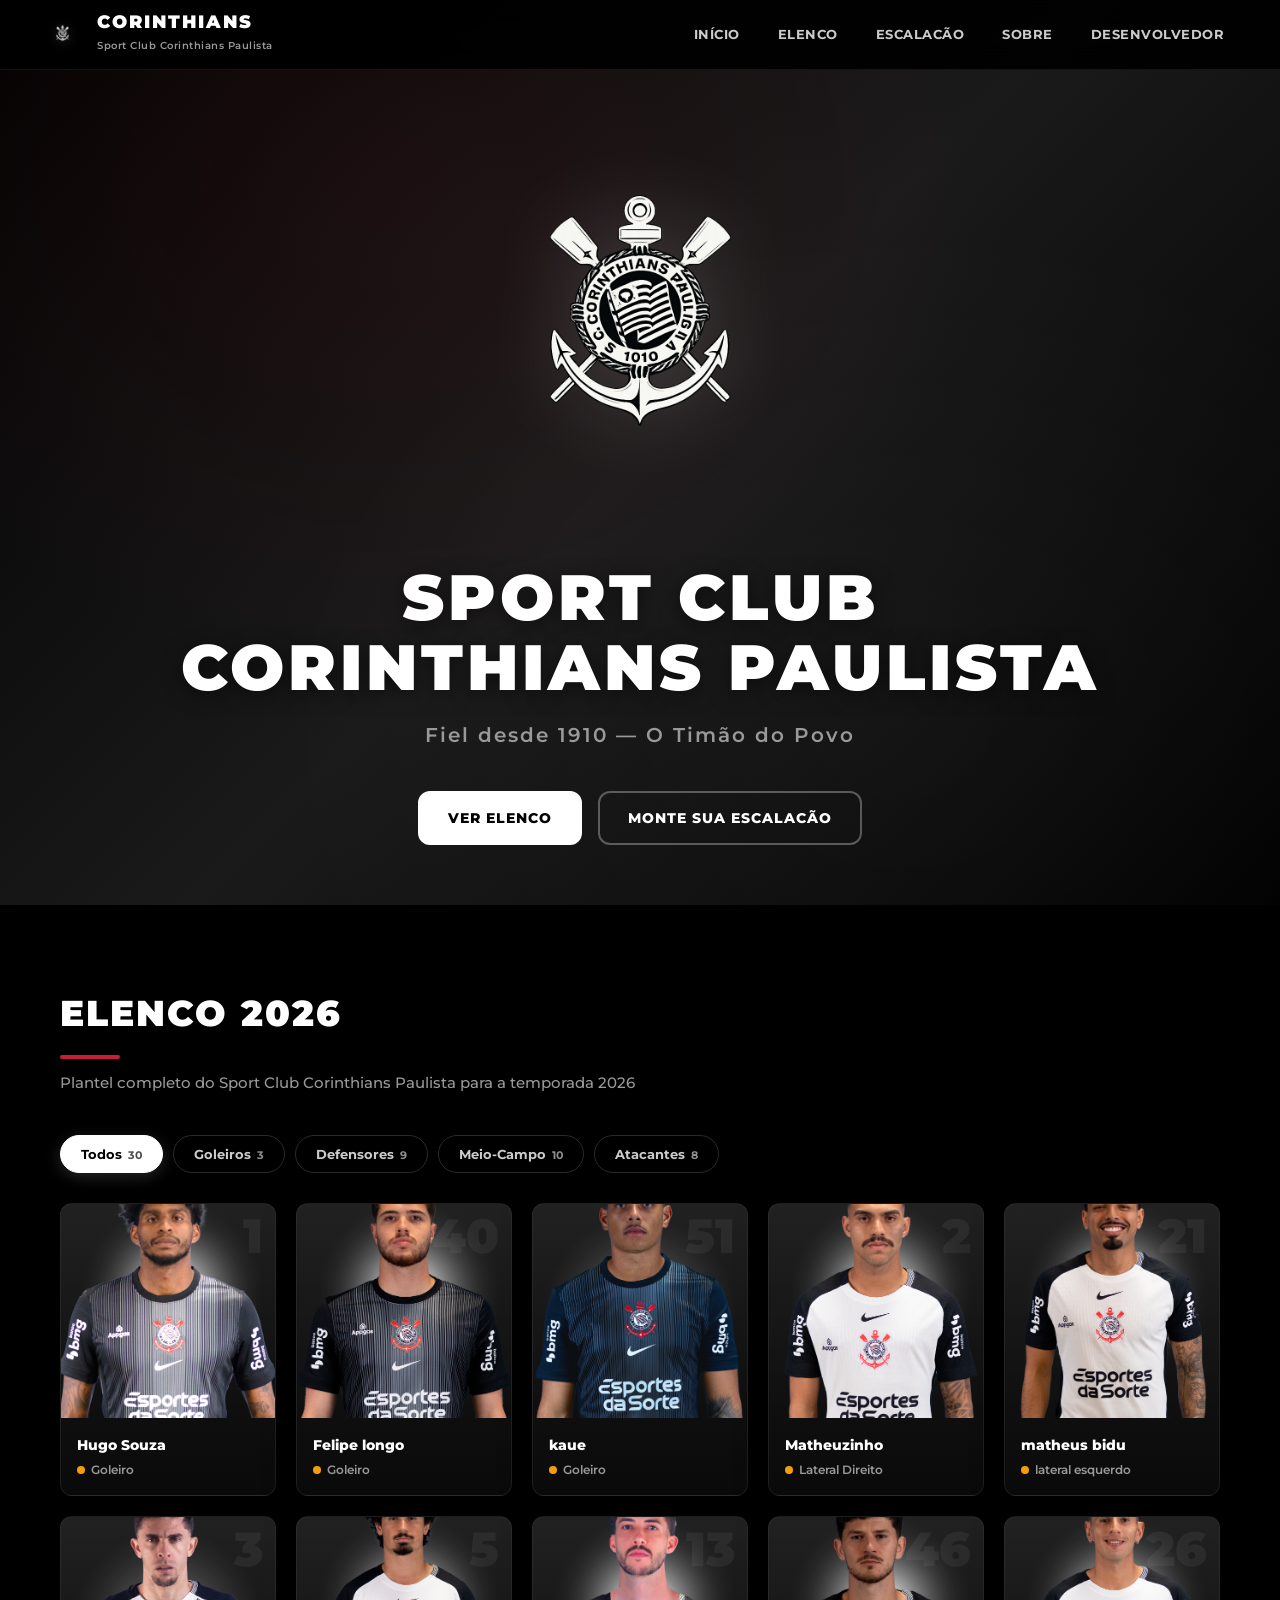
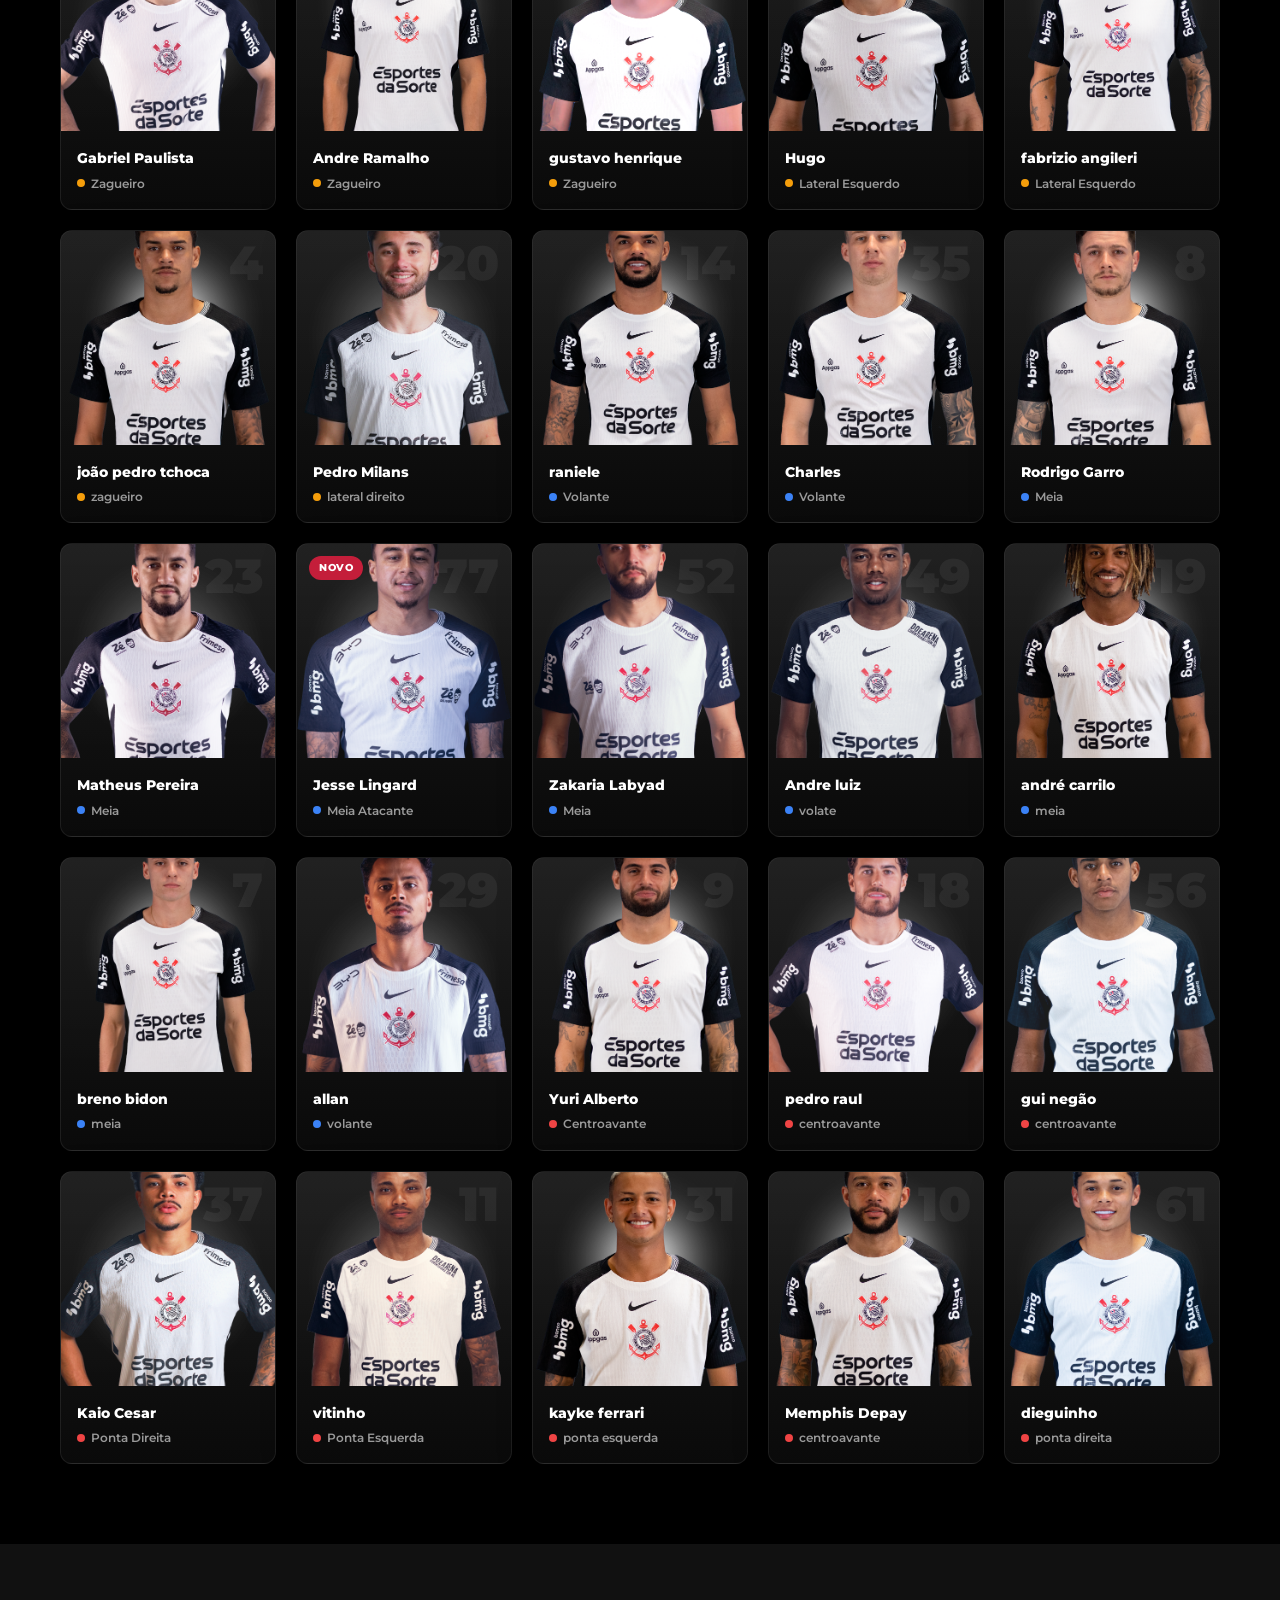
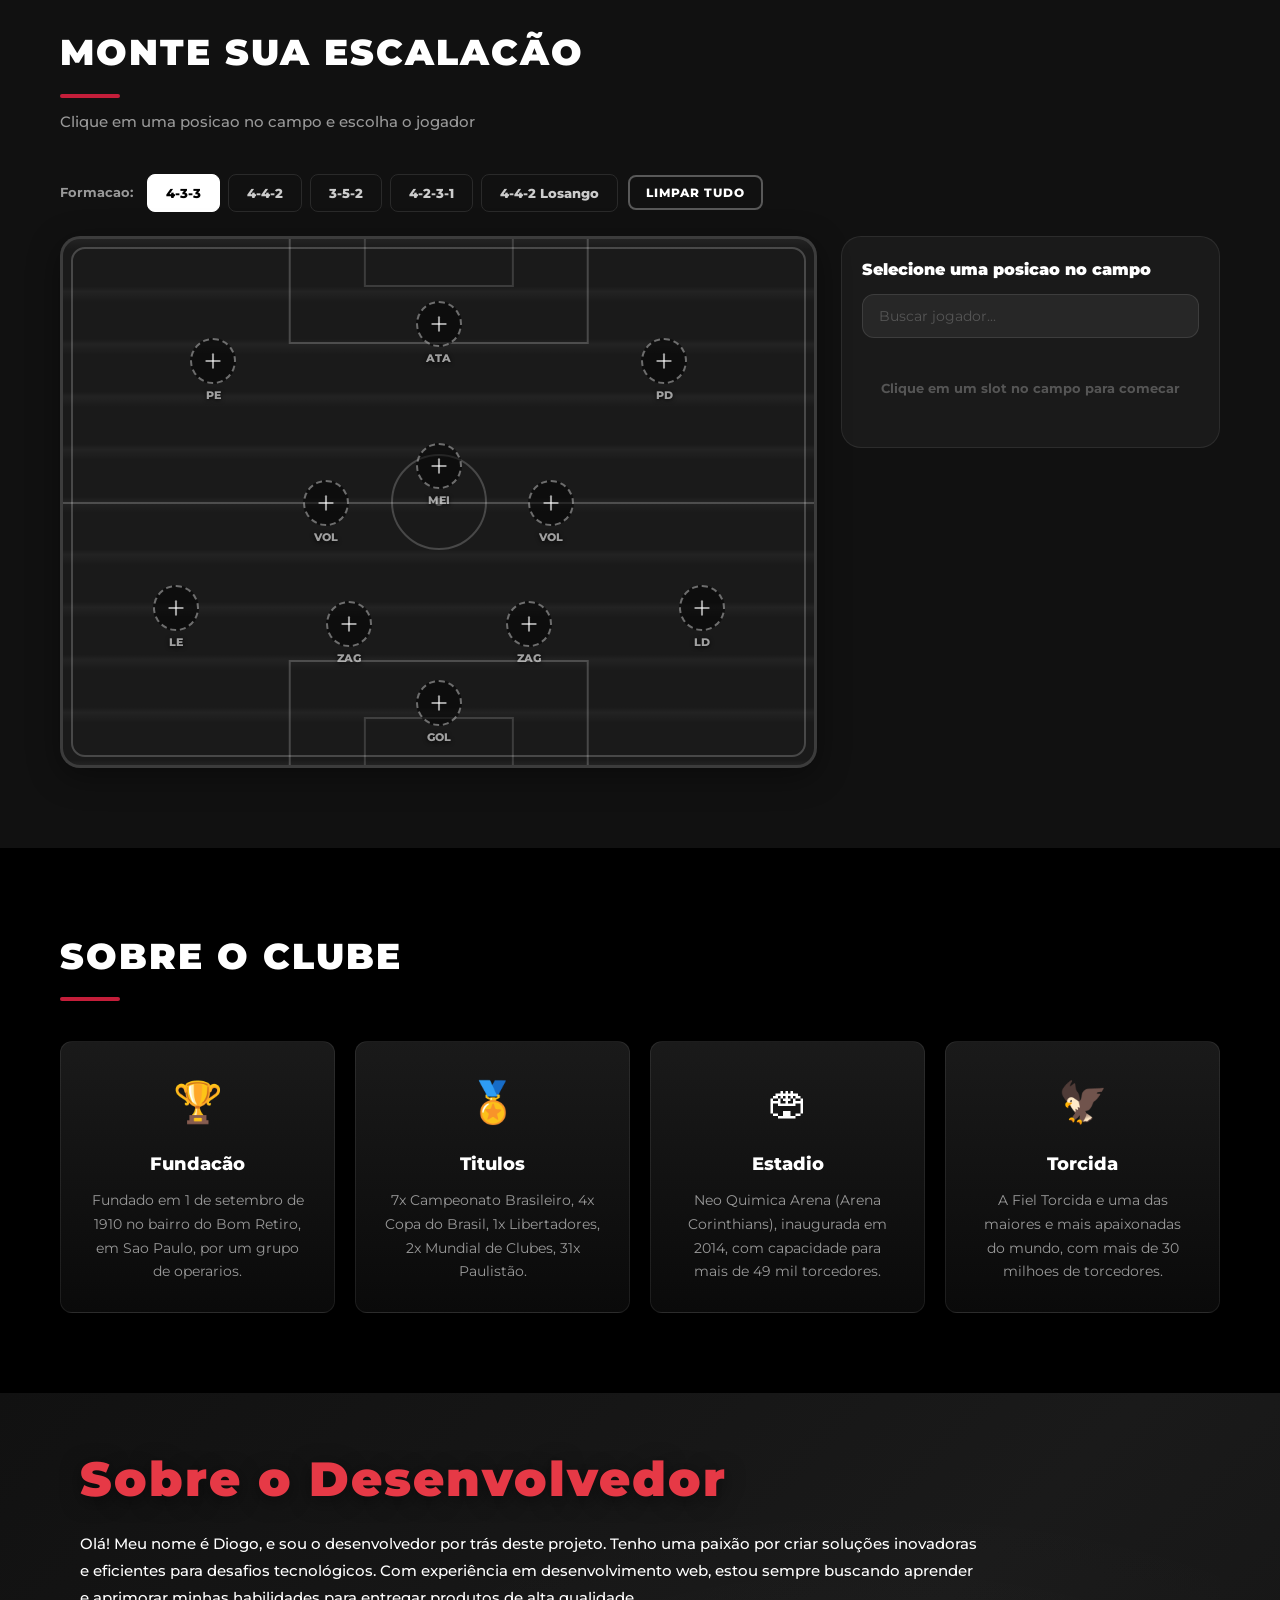
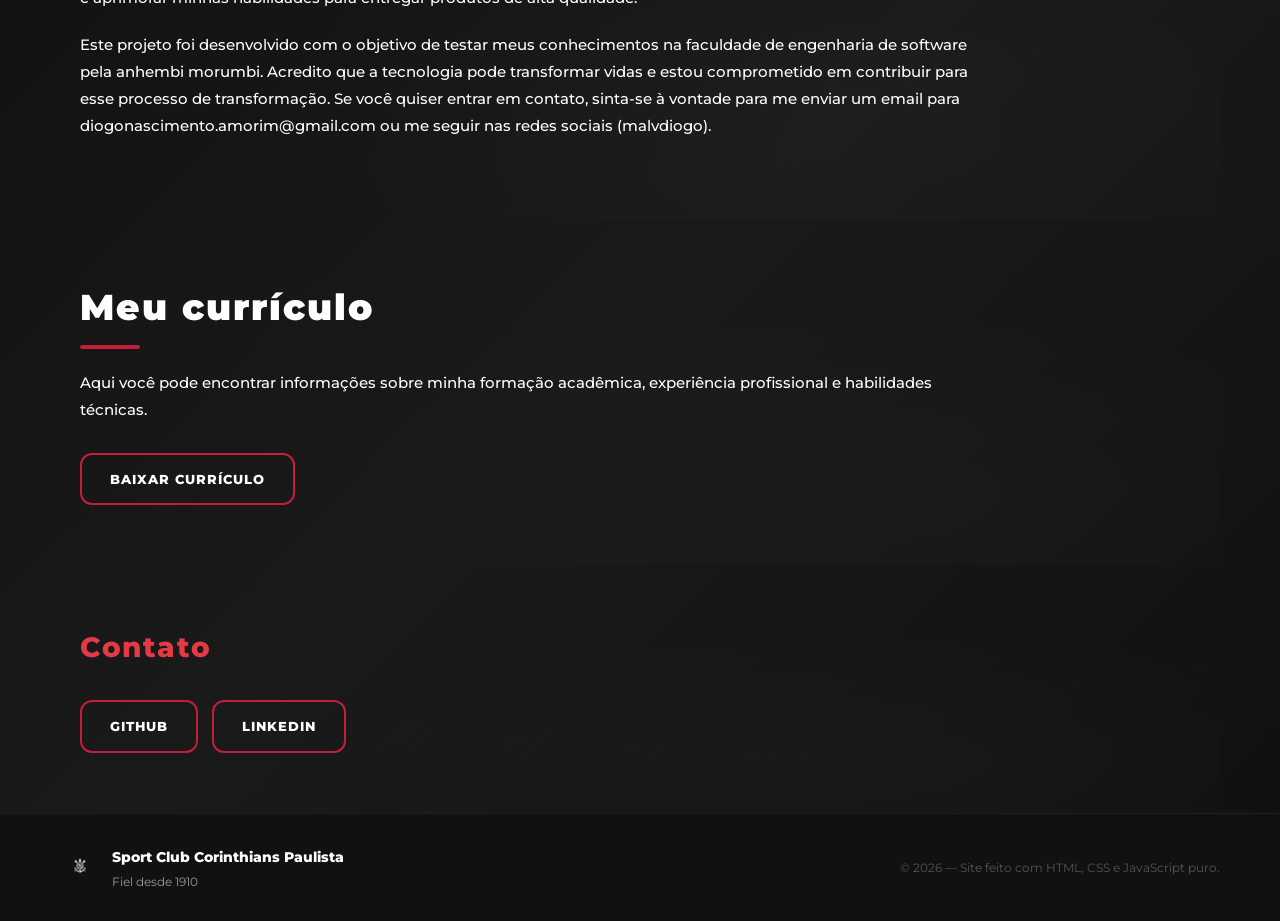
==== commit 61b7f322: "att  analisador" ====
--- a/index.html
+++ b/index.html
@@ -11,6 +11,15 @@
   <link rel="preconnect" href="https://fonts.googleapis.com" />
   <link rel="preconnect" href="https://fonts.gstatic.com" crossorigin />
   <link href="https://fonts.googleapis.com/css2?family=Montserrat:wght@400;600;700;800;900&display=swap" rel="stylesheet" />
+  <!-- Google tag (gtag.js) -->
+<script async src="https://www.googletagmanager.com/gtag/js?id=G-05YJZ058RQ"></script>
+<script>
+  window.dataLayer = window.dataLayer || [];
+  function gtag(){dataLayer.push(arguments);}
+  gtag('js', new Date());
+
+  gtag('config', 'G-05YJZ058RQ');
+</script>
 </head>
 <body>
 
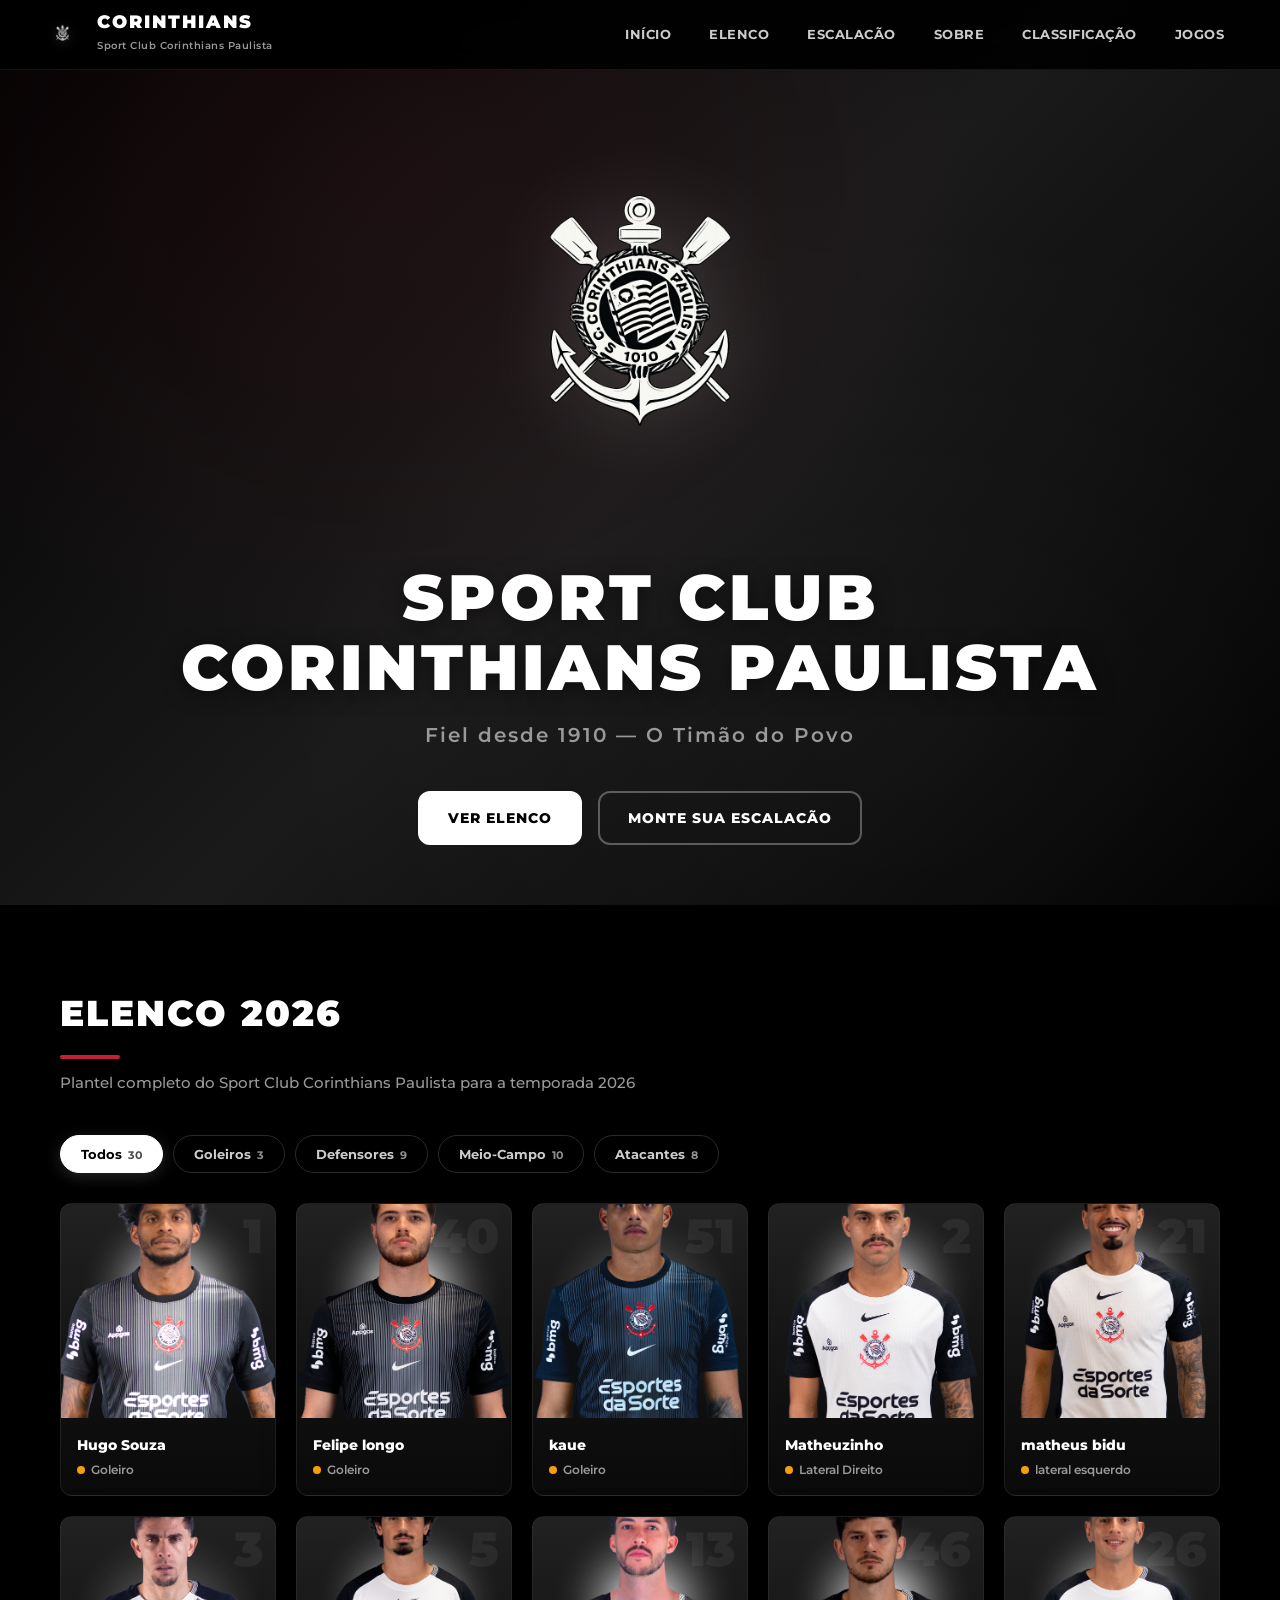
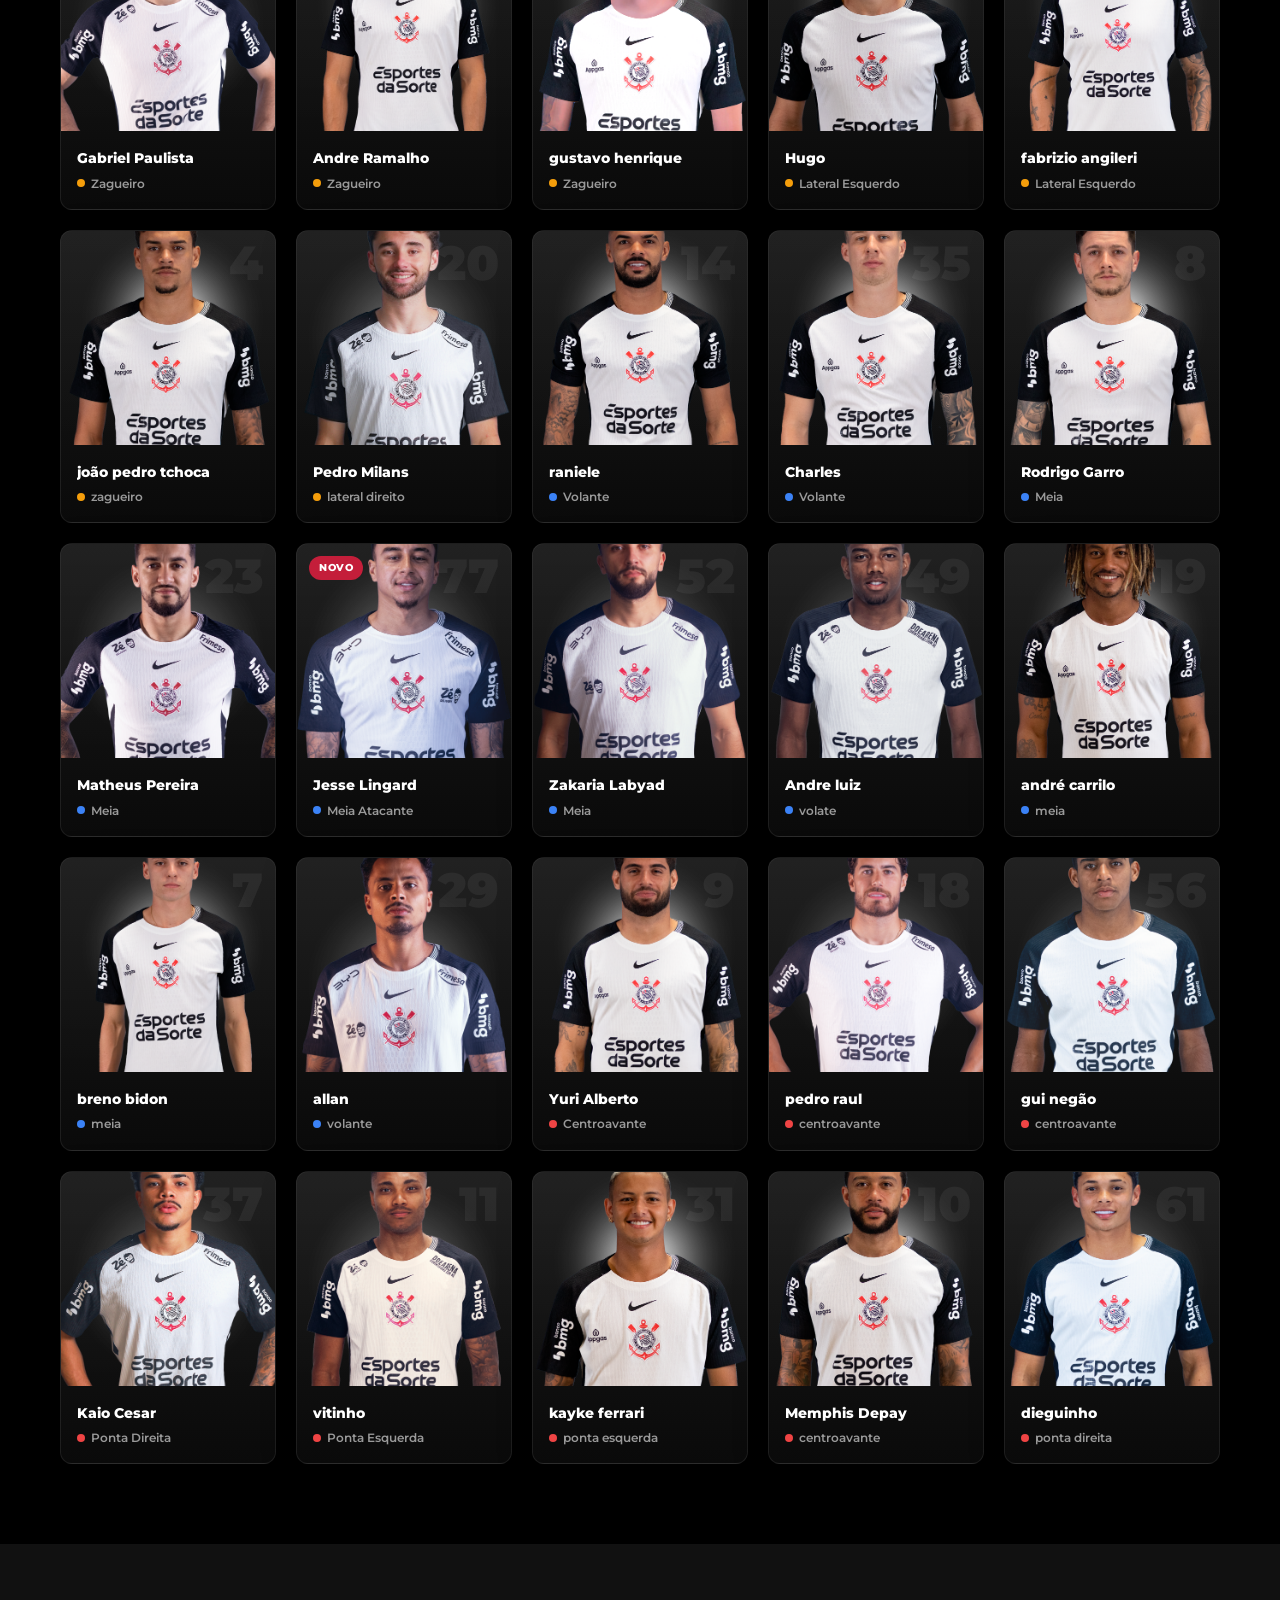
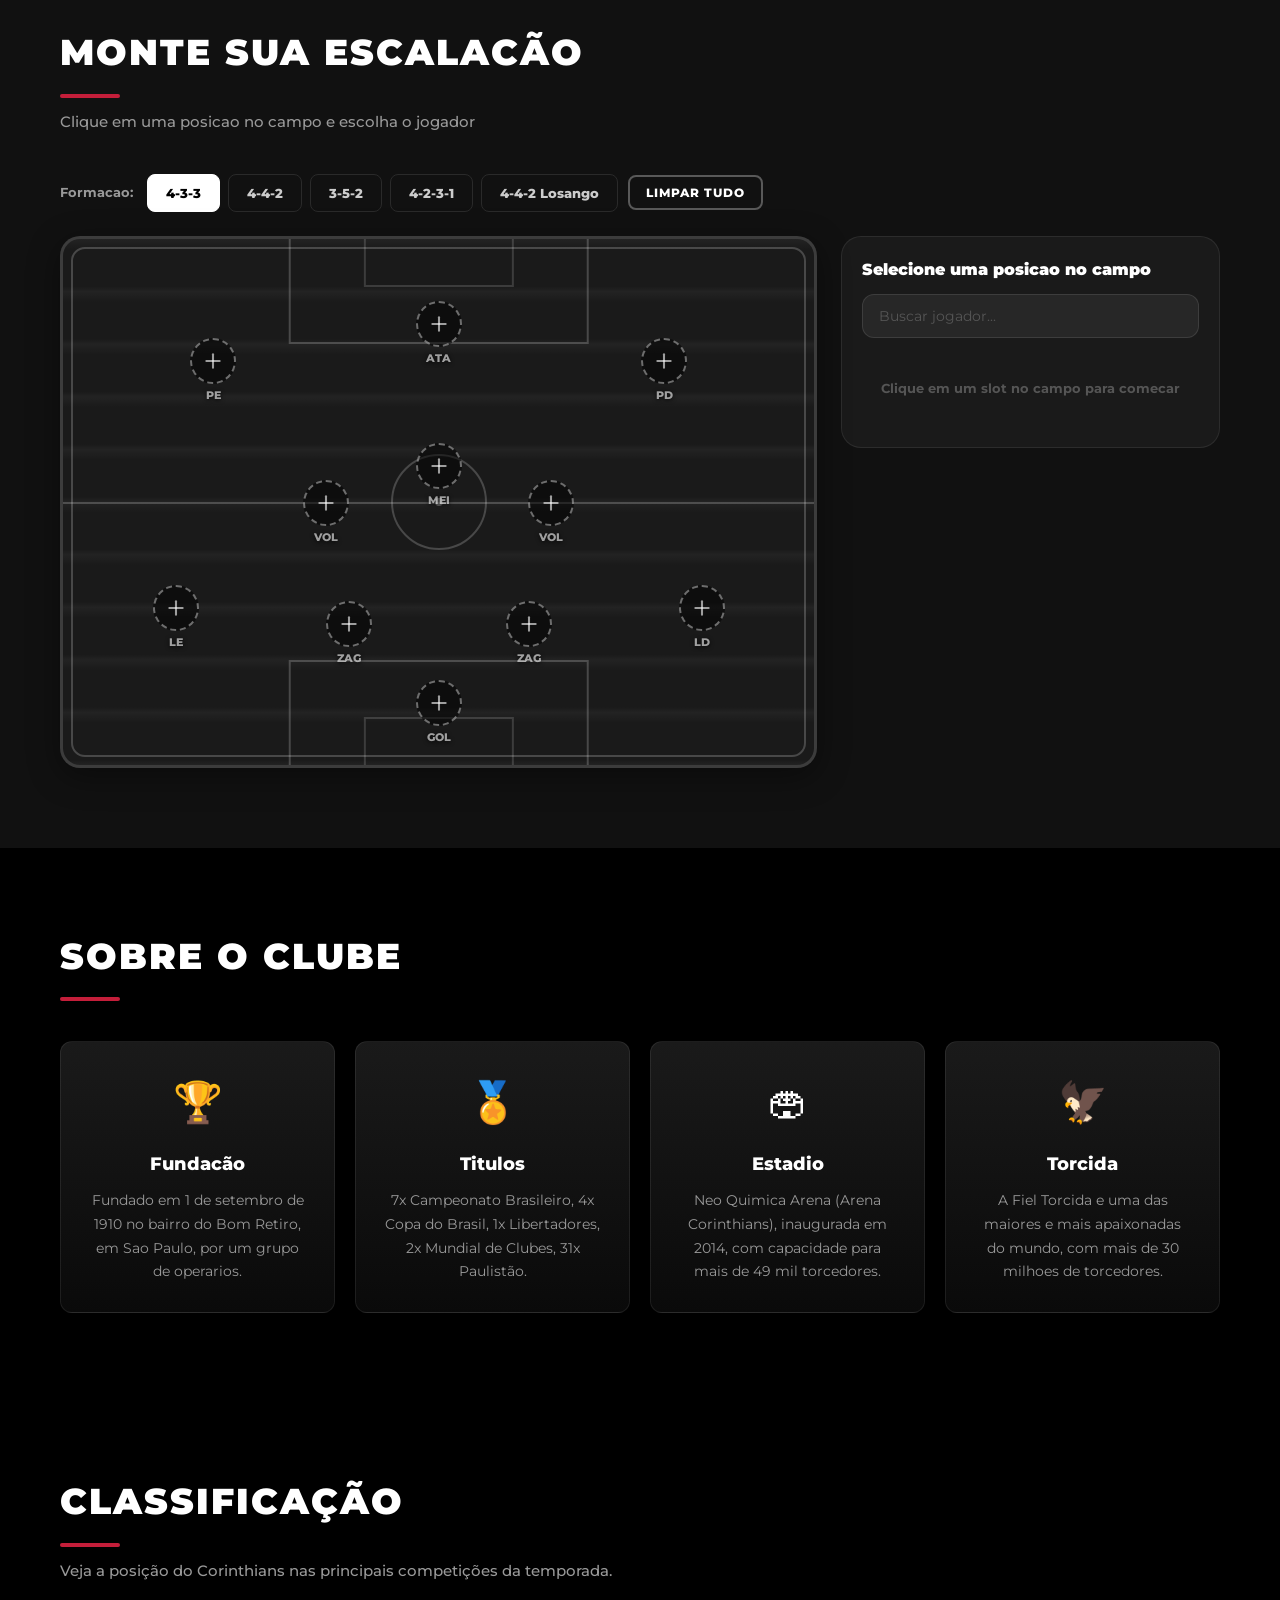
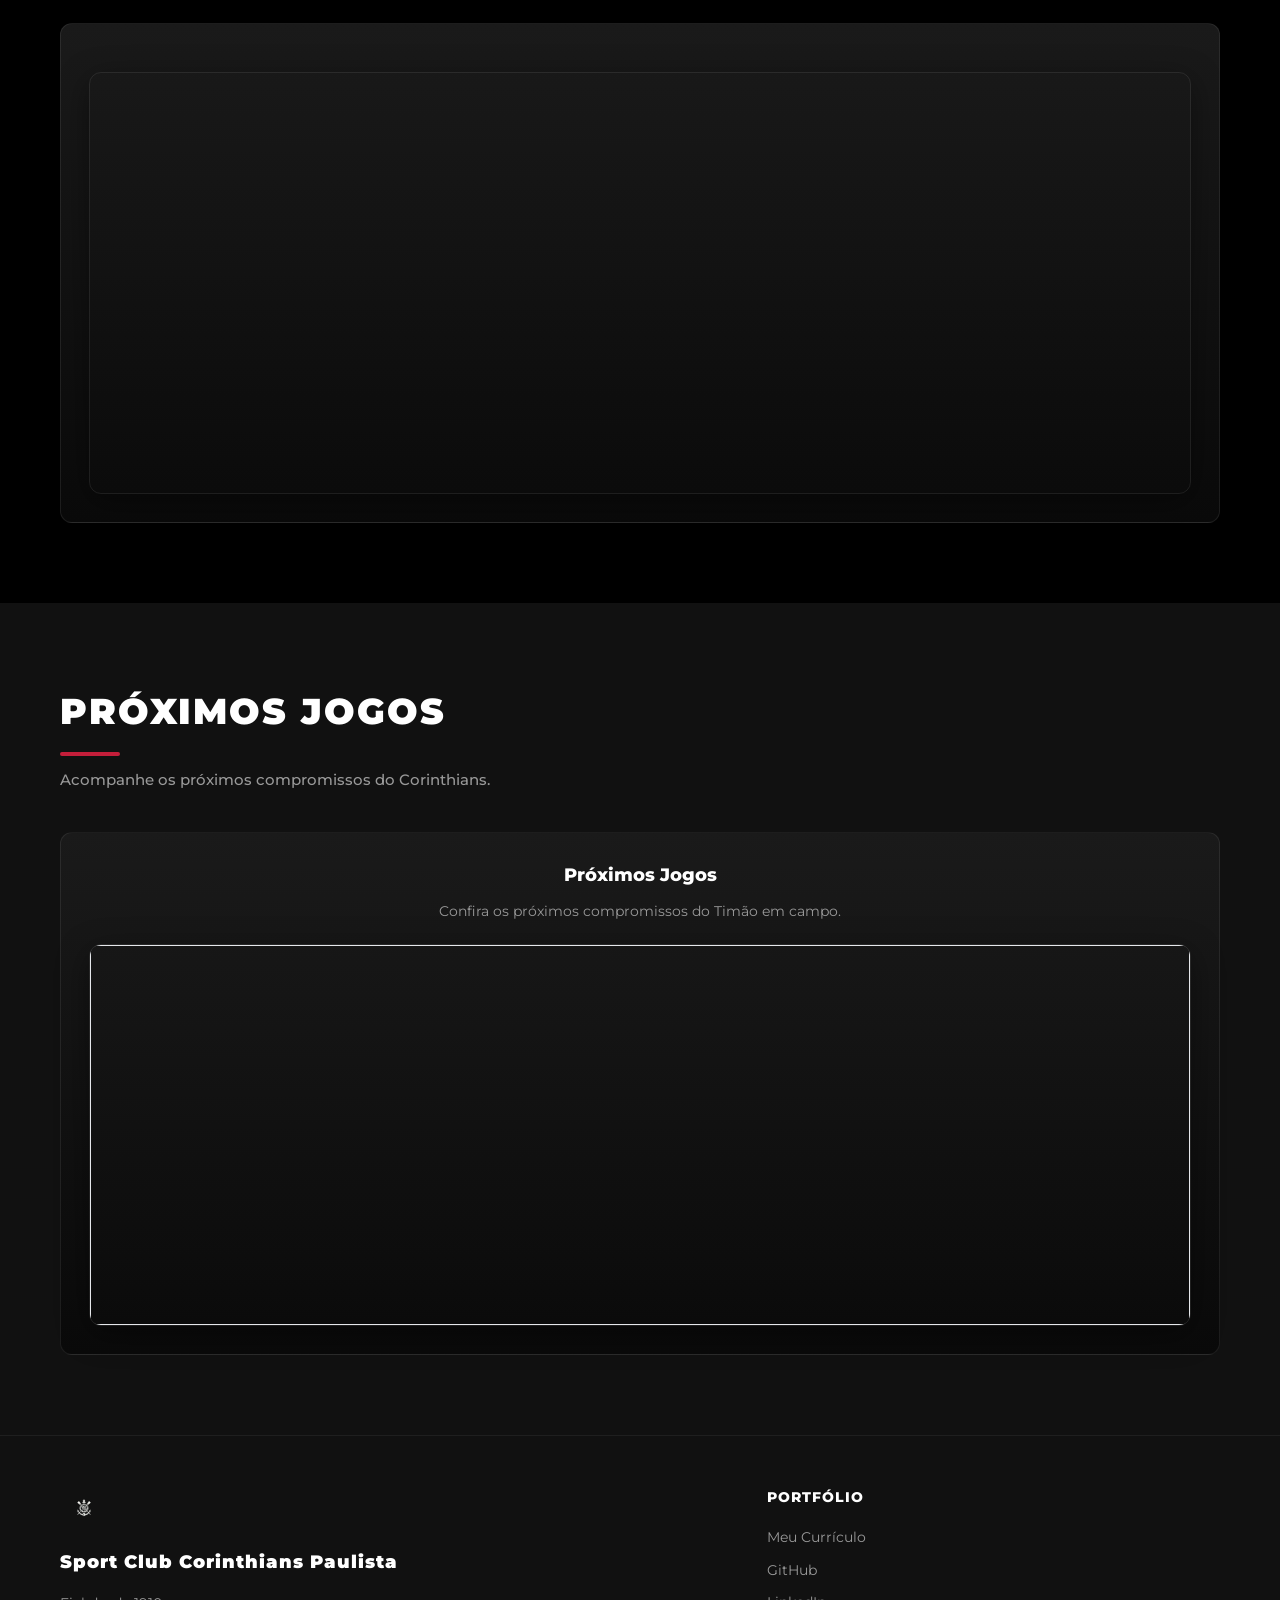
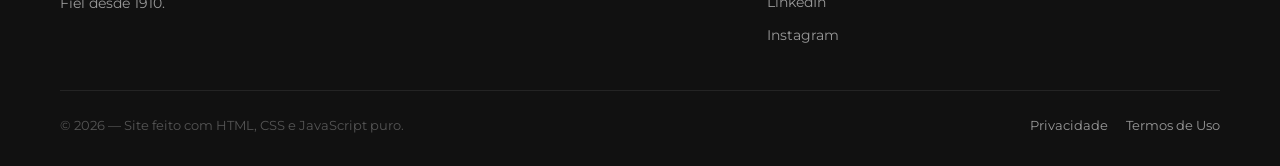
==== commit 72bc9504: "API de jogos e tabela" ====
--- a/index.html
+++ b/index.html
@@ -45,7 +45,8 @@
         <a href="#elenco" class="nav-link">Elenco</a>
         <a href="#escalacao" class="nav-link">Escalacão</a>
         <a href="#sobre" class="nav-link">Sobre</a>
-        <a href="#sobre o desenvolvedor" class="nav-link">Desenvolvedor</a>
+        <a href="#classificacao" class="nav-link">Classificação</a>
+        <a href="#proximos-jogos" class="nav-link">Jogos</a>
       </nav>
 
       <!-- Botao hamburger (mobile) -->
@@ -180,34 +181,55 @@
     </section>
   </main>
 
-  <!-- ==================== SOBRE O DESENVOLVEDOR ==================== -->
-   <section id="sobre o desenvolvedor">
-  <div class="container">
-    <section>
-      <div class="container">
-        <h1>Sobre o Desenvolvedor</h1>
-        <p>Olá! Meu nome é Diogo, e sou o desenvolvedor por trás deste projeto. Tenho uma paixão por criar soluções inovadoras e eficientes para desafios tecnológicos. Com experiência em desenvolvimento web, estou sempre buscando aprender e aprimorar minhas habilidades para entregar produtos de alta qualidade.</p>
-        <p>Este projeto foi desenvolvido com o objetivo de testar meus conhecimentos na faculdade de engenharia de software pela anhembi morumbi. Acredito que a tecnologia pode transformar vidas e estou comprometido em contribuir para esse processo de transformação. Se você quiser entrar em contato, sinta-se à vontade para me enviar um email para diogonascimento.amorim@gmail.com ou me seguir nas redes sociais (malvdiogo).</p>
-      </div>
-    </section>
-
-    <section>
-      <div class="container">
-        <h2>Meu currículo</h2>
-        <p>Aqui você pode encontrar informações sobre minha formação acadêmica, experiência profissional e habilidades técnicas.</p>
-        <a href="imagens/currículo.pdf" target="_blank">Baixar currículo</a>
-      </div>
-    </section>
-
-    <section>
-      <div class="container">
-        <h3>Contato</h3>
-        <a href="https://github.com/malvdiogo" target="_blank">GitHub</a>
-        <a href="https://www.linkedin.com/in/diogo-nascimento-de-amorim-2632033b3/" target="_blank">LinkedIn</a>
-      </div>
-    </section>
-  </div>
-</section>
+  <!-- ==================== CLASSIFICAÇÃO ==================== -->
+  <section id="classificacao" class="section">
+    <div class="container">
+      <div class="section-header">
+        <h2 class="section-title">CLASSIFICAÇÃO</h2>
+        <div class="section-bar"></div>
+        <p class="section-sub">Veja a posição do Corinthians nas principais competições da temporada.</p>
+      </div>
+
+      <div class="about-card">
+        <div class="embed-wrapper">
+          <iframe
+            title="API Futebol - Widget"
+            loading="lazy"
+            src="https://widget.api-futebol.com.br/render/widget_938f709387e0609d"
+            width="100%"
+            style="border:none;border-radius:0.125rem;background:transparent;width:100%;height:420px;"
+            referrerpolicy="unsafe-url"
+          ></iframe>
+        </div>
+      </div>
+    </div>
+  </section>
+
+  <!-- ==================== PRÓXIMOS JOGOS ==================== -->
+  <section id="proximos-jogos" class="section section-dark">
+    <div class="container">
+      <div class="section-header">
+        <h2 class="section-title">PRÓXIMOS JOGOS</h2>
+        <div class="section-bar"></div>
+        <p class="section-sub">Acompanhe os próximos compromissos do Corinthians.</p>
+      </div>
+
+      <div class="about-card">
+        <h3>Próximos Jogos</h3>
+        <p>Confira os próximos compromissos do Timão em campo.</p>
+        <div class="embed-wrapper">
+          <iframe
+            title="API Futebol - Widget"
+            loading="lazy"
+            src="https://widget.api-futebol.com.br/render/widget_a637f88e10d46758"
+            width="100%"
+            style="border:1px solid #E5E7EB;border-radius:0.375rem;background:transparent;width:100%;height:330px;"
+            referrerpolicy="unsafe-url"
+          ></iframe>
+        </div>
+      </div>
+    </div>
+  </section>
 
 <!-- ==================== MODAL DO JOGADOR ==================== -->
 <div id="playerModal" class="modal" aria-hidden="true">
@@ -248,28 +270,56 @@
   </div>
 </div>
 
-<!-- ==================== FOOTER ==================== -->
+ <!-- ==================== FOOTER ==================== -->
 <footer class="footer">
   <div class="container">
-    <div class="footer-inner">
+    <div class="footer-grid">
+
+      <!-- Marca -->
       <div class="footer-brand">
         <img
           src="imagens/logo.01.png"
           alt="Escudo Corinthians"
           class="footer-logo"
         />
-        <div>
-          <strong>Sport Club Corinthians Paulista</strong>
-          <p>Fiel desde 1910</p>
-        </div>
-      </div>
-      <div class="footer-copy">
-        &copy; 2026 &mdash; Site feito com HTML, CSS e JavaScript puro.
+
+        <h3>Sport Club Corinthians Paulista</h3>
+        <p>Fiel desde 1910.</p>
+      </div>
+
+      <!-- Portfólio -->
+      <div class="footer-column">
+        <h4>Portfólio</h4>
+
+        <a href="currículo.pdf" target="_blank">
+          Meu Currículo
+        </a>
+
+        <a href="https://github.com/malvdiogo" target="_blank">
+          GitHub
+        </a>
+
+        <a href="https://www.linkedin.com/in/diogo-nascimento-de-amorim-2632033b3/" target="_blank">
+          LinkedIn
+        </a>
+
+        <a href="https://www.instagram.com/malvdiogo/" target="_blank">
+          Instagram
+        </a>
+      </div>
+
+    </div>
+
+    <div class="footer-bottom">
+      <p>
+        © 2026 — Site feito com HTML, CSS e JavaScript puro.
+      </p>
+
+      <div class="footer-links">
+        <a href="#">Privacidade</a>
+        <a href="#">Termos de Uso</a>
       </div>
     </div>
   </div>
-</footer>
-
-<script src="script.js"></script>
-</body>
+</footer><script src="script.js"></script></body>
 </html>
--- a/style.css
+++ b/style.css
@@ -191,6 +191,8 @@
 .about-icon { font-size: 40px; margin-bottom: 16px; }
 .about-card h3 { font-size: 18px; font-weight: 800; margin-bottom: 10px; }
 .about-card p { font-size: 14px; color: var(--gray-light); line-height: 1.7; }
+.embed-wrapper { width: 100%; margin: 20px 0 0; border-radius: var(--radius); overflow: hidden; border: 1px solid rgba(255,255,255,0.08); box-shadow: var(--shadow); }
+.embed-wrapper iframe { width: 100%; min-height: 380px; border: 0; display: block; }
 
 /* SOBRE O DESENVOLVEDOR */
 #sobre\ o\ desenvolvedor {
@@ -328,22 +330,94 @@
   width: 100%;
   background: var(--dark2);
   border-top: 1px solid rgba(255,255,255,0.06);
-  padding: 30px 0;
-}
-
-.footer-inner {
+  padding: 50px 0 30px;
+}
+
+.footer-grid {
+  display: grid;
+  grid-template-columns: 1.5fr 1fr;
+  gap: 28px;
+  align-items: start;
+}
+
+.footer-brand {
+  display: grid;
+  gap: 14px;
+}
+
+.footer-logo {
+  width: 48px;
+  height: 48px;
+  object-fit: contain;
+}
+
+.footer-brand h3 {
+  font-size: 18px;
+  font-weight: 900;
+  letter-spacing: 1px;
+  margin: 0;
+}
+
+.footer-brand p {
+  font-size: 14px;
+  color: var(--gray-light);
+  margin: 0;
+  line-height: 1.8;
+  max-width: 420px;
+}
+
+.footer-column h4 {
+  font-size: 14px;
+  font-weight: 800;
+  text-transform: uppercase;
+  letter-spacing: 1px;
+  margin-bottom: 18px;
+  color: var(--white);
+}
+
+.footer-column a {
+  display: block;
+  font-size: 14px;
+  color: var(--gray-light);
+  margin-bottom: 10px;
+  transition: color var(--transition);
+}
+
+.footer-column a:hover {
+  color: var(--white);
+}
+
+.footer-bottom {
   display: flex;
   justify-content: space-between;
   align-items: center;
+  gap: 16px;
+  margin-top: 34px;
+  border-top: 1px solid rgba(255,255,255,0.08);
+  padding-top: 24px;
+}
+
+.footer-bottom p {
+  color: var(--gray);
+  font-size: 13px;
+  margin: 0;
+}
+
+.footer-links {
+  display: flex;
+  gap: 18px;
   flex-wrap: wrap;
-  gap: 16px;
-  width: 100%;
-}
-.footer-brand { display: flex; align-items: center; gap: 12px; }
-.footer-logo { width: 40px; height: 40px; object-fit: contain; }
-.footer-brand strong { font-size: 14px; font-weight: 800; }
-.footer-brand p { font-size: 12px; color: var(--gray-light); margin: 2px 0 0; }
-.footer-copy { font-size: 12px; color: var(--gray); }
+}
+
+.footer-links a {
+  color: var(--gray-light);
+  font-size: 13px;
+  transition: color var(--transition);
+}
+
+.footer-links a:hover {
+  color: var(--white);
+}
 
 /* RESPONSIVIDADE */
 @media (max-width: 768px) {
@@ -356,7 +430,9 @@
   .modal-content { padding: 24px; width: 95%; }
   .modal-header-info { flex-direction: column; text-align: center; }
   .modal-body { grid-template-columns: 1fr; }
-  .footer-inner { flex-direction: column; text-align: center; }
+  .footer-grid { grid-template-columns: 1fr; }
+  .footer-bottom { flex-direction: column; text-align: center; }
+  .footer-links { justify-content: center; }
 
   #sobre\ o\ desenvolvedor section { padding: 40px 0; }
   #sobre\ o\ desenvolvedor h1 { font-size: 28px; }
